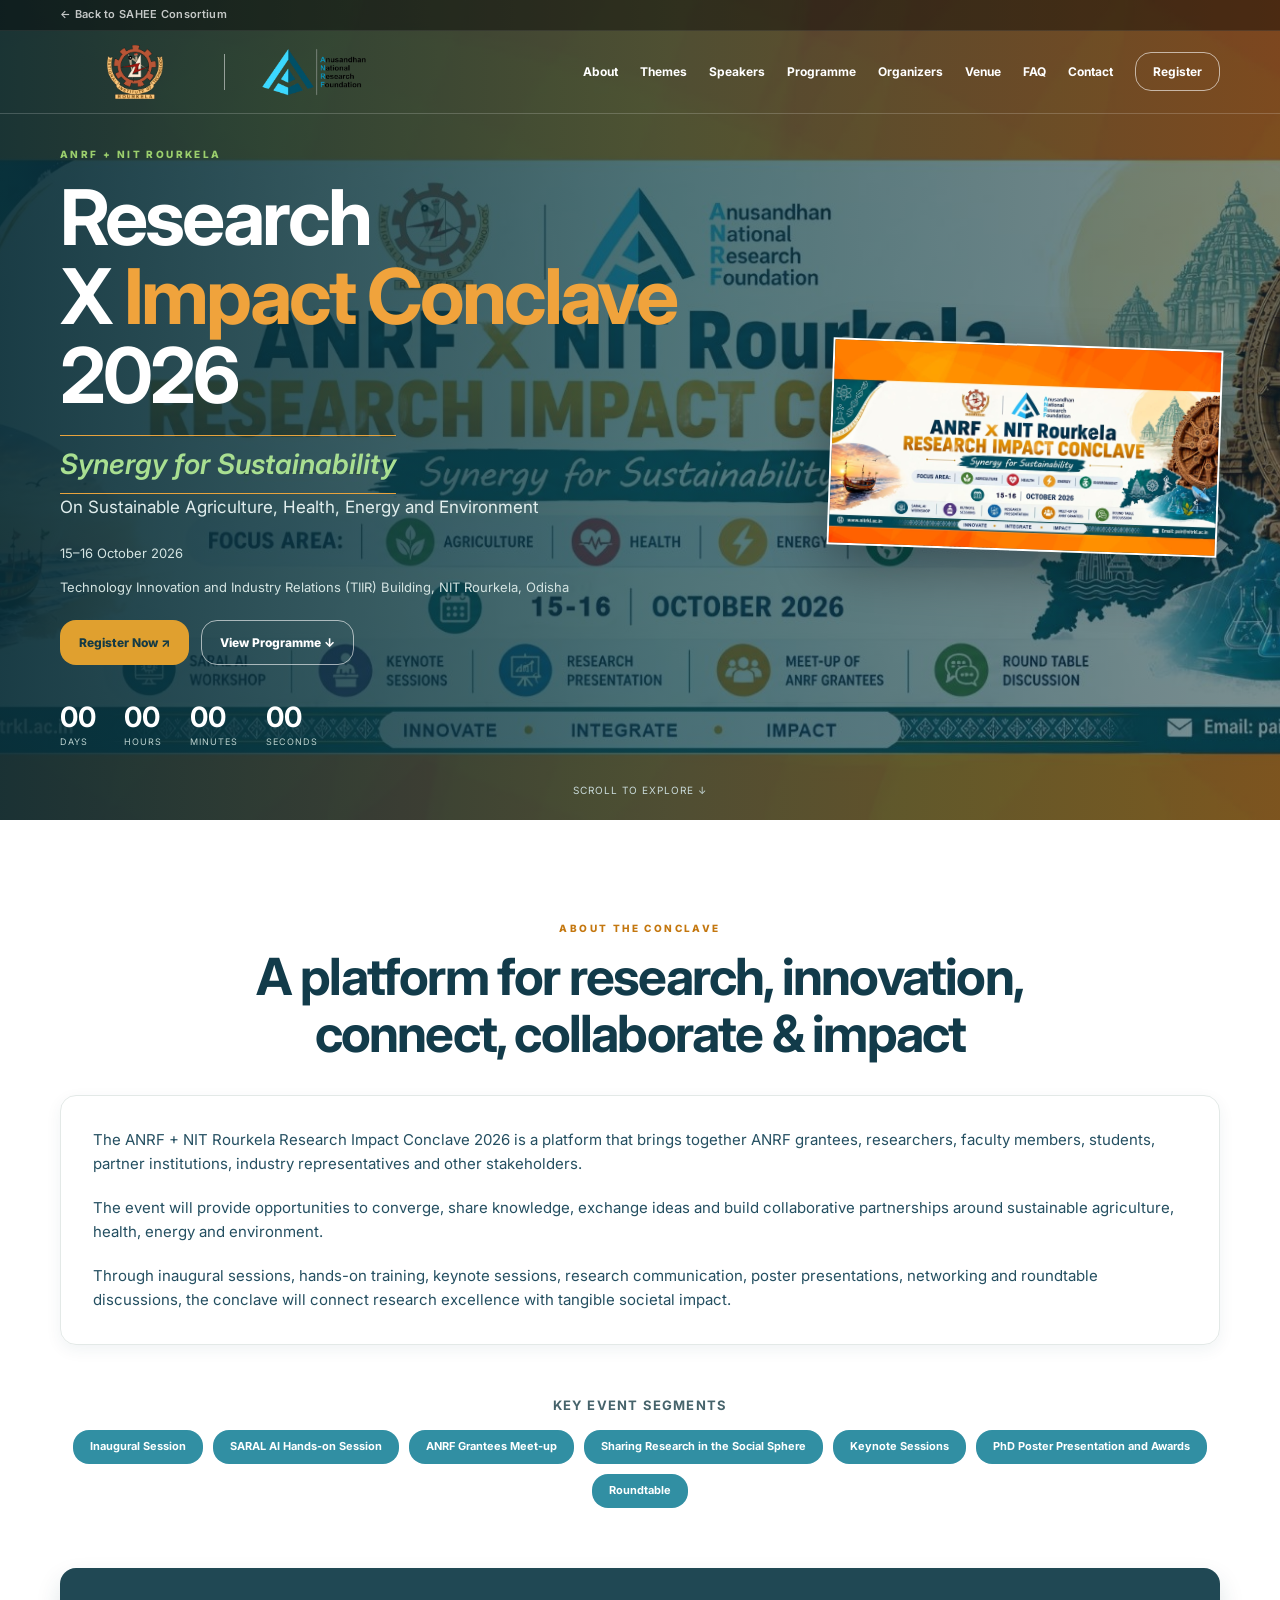
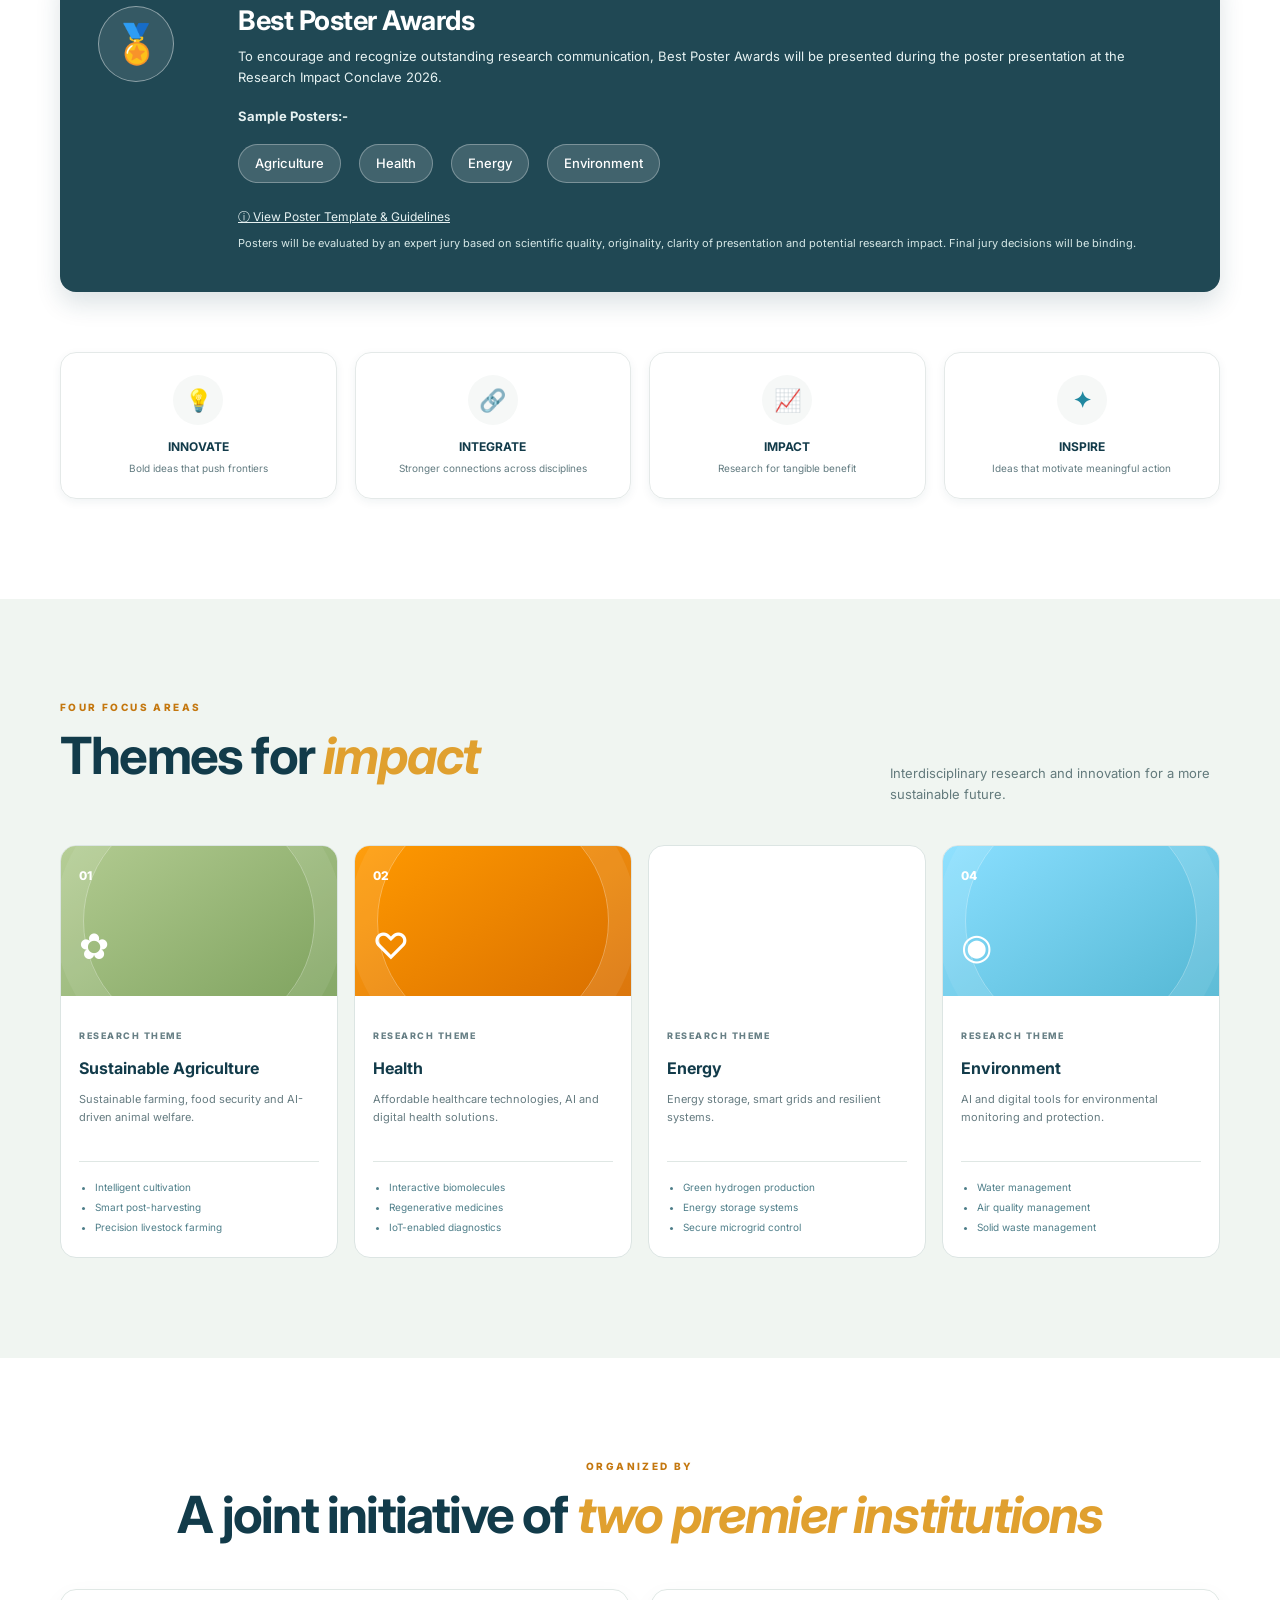
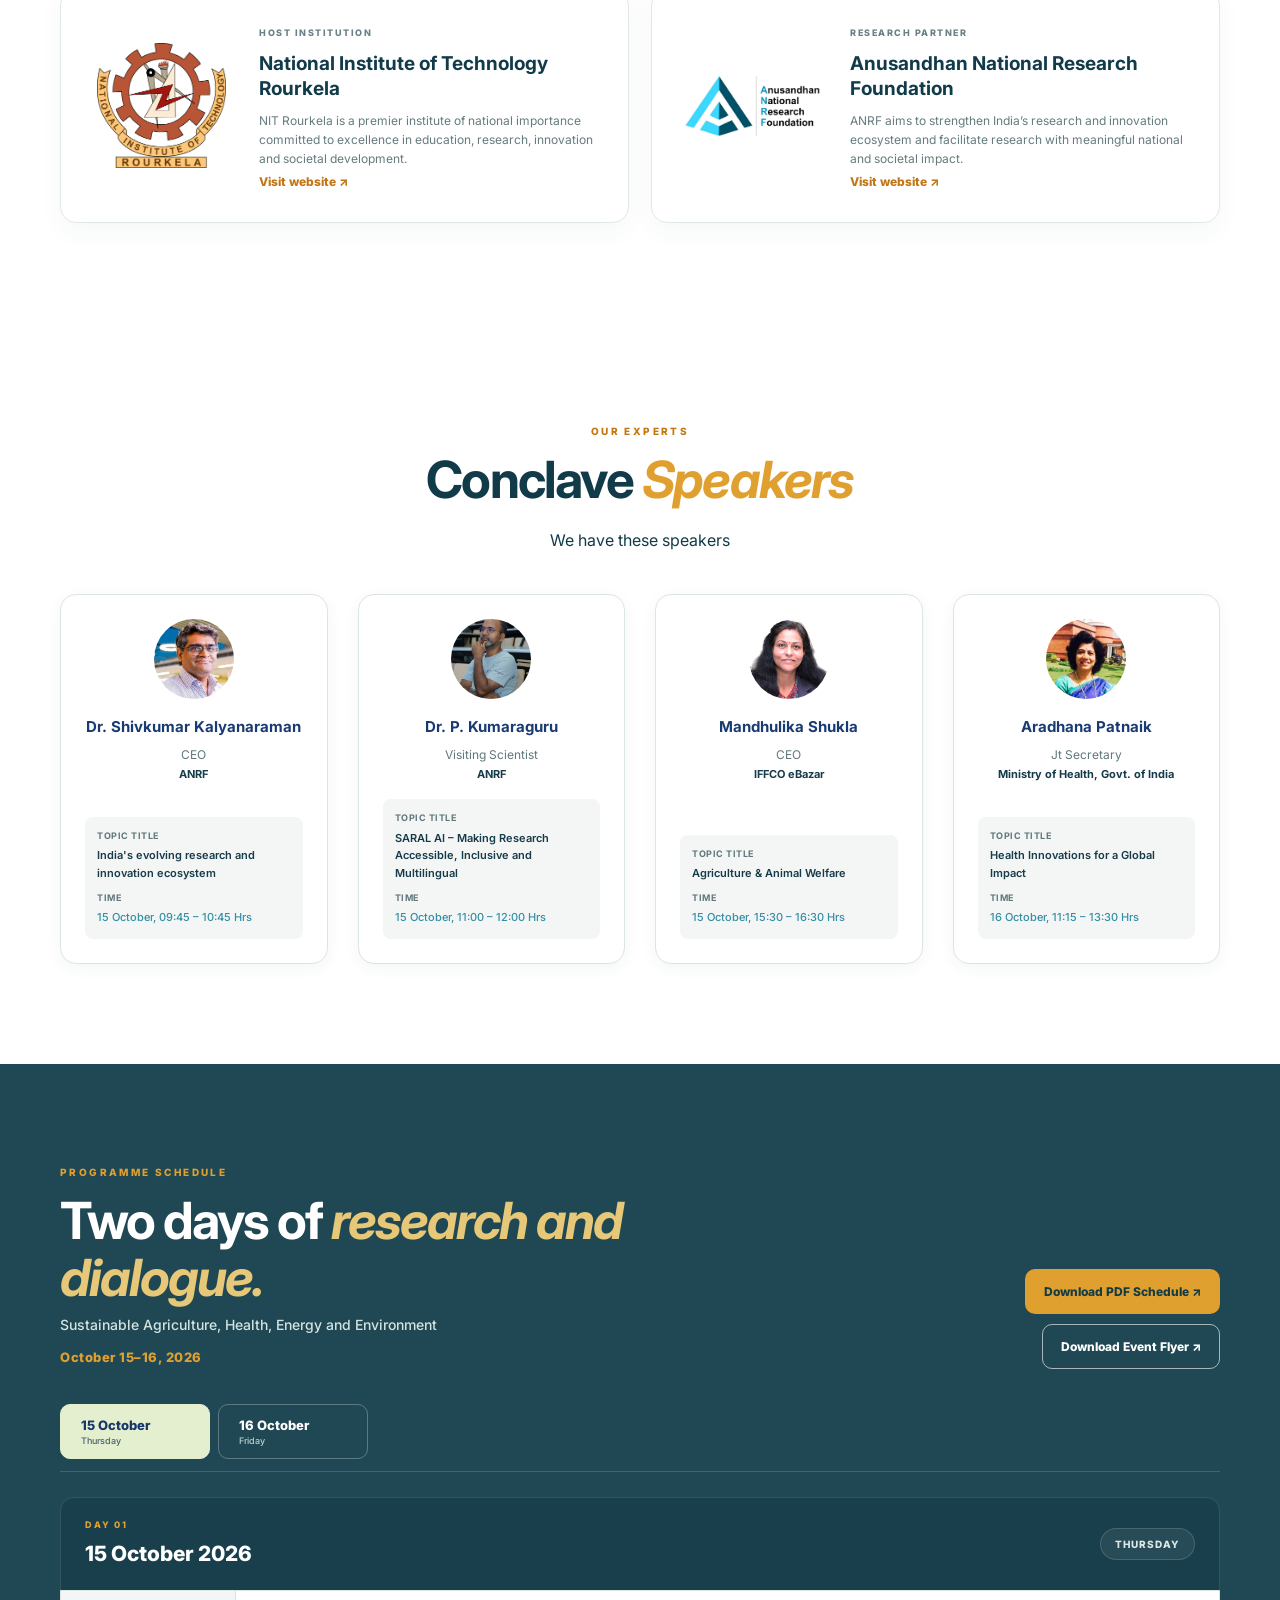
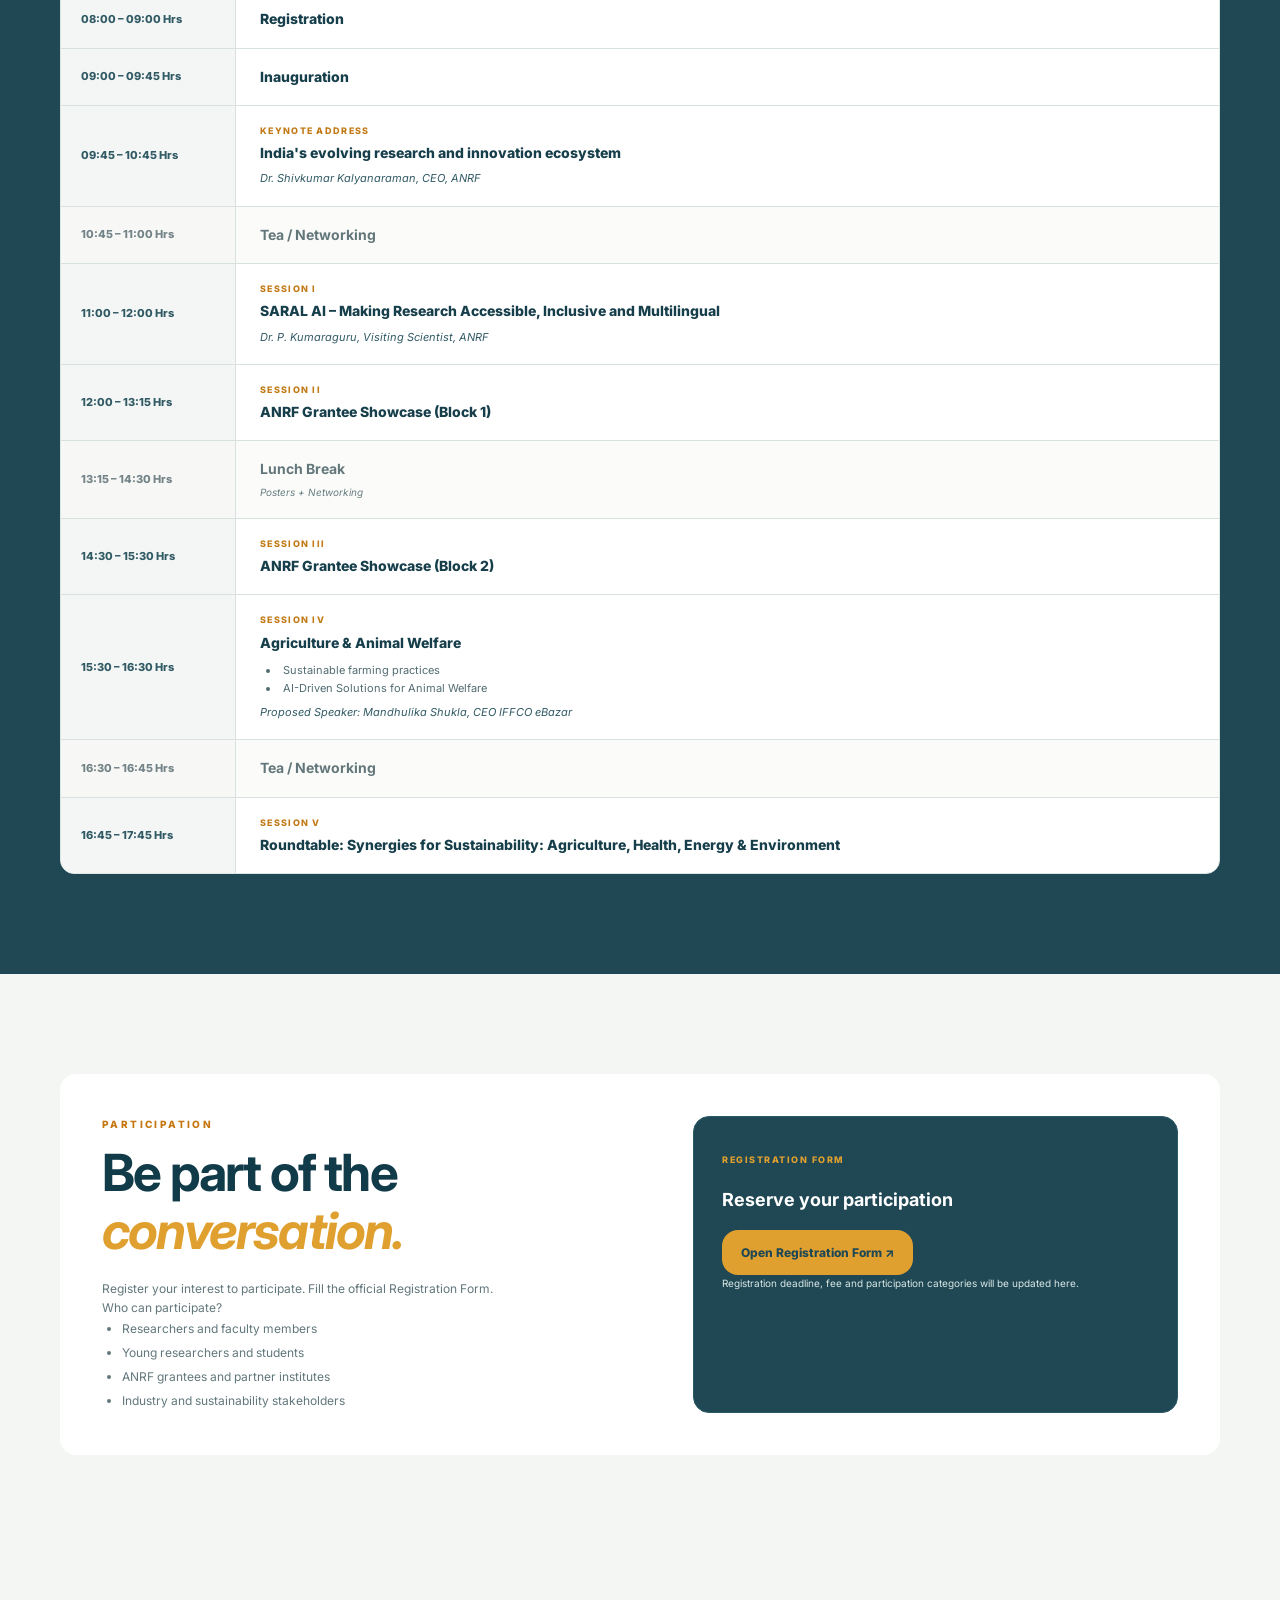
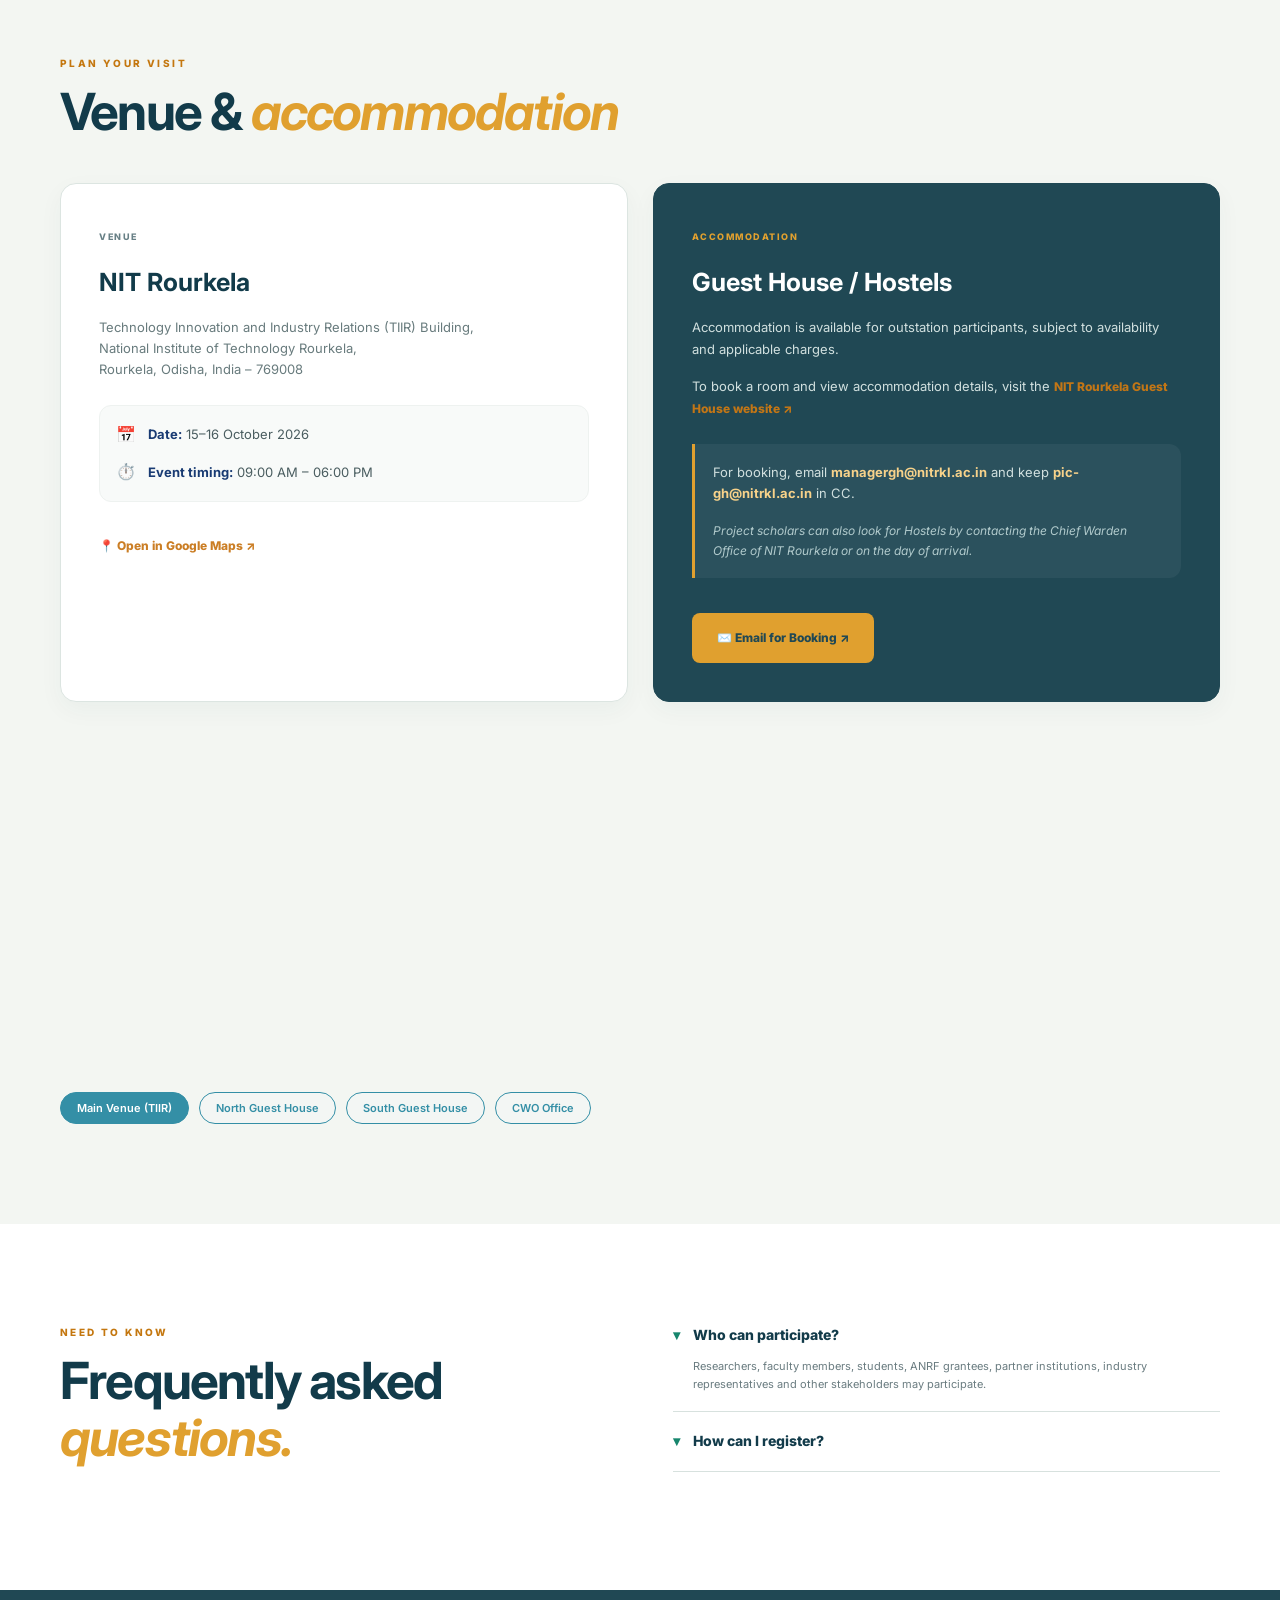
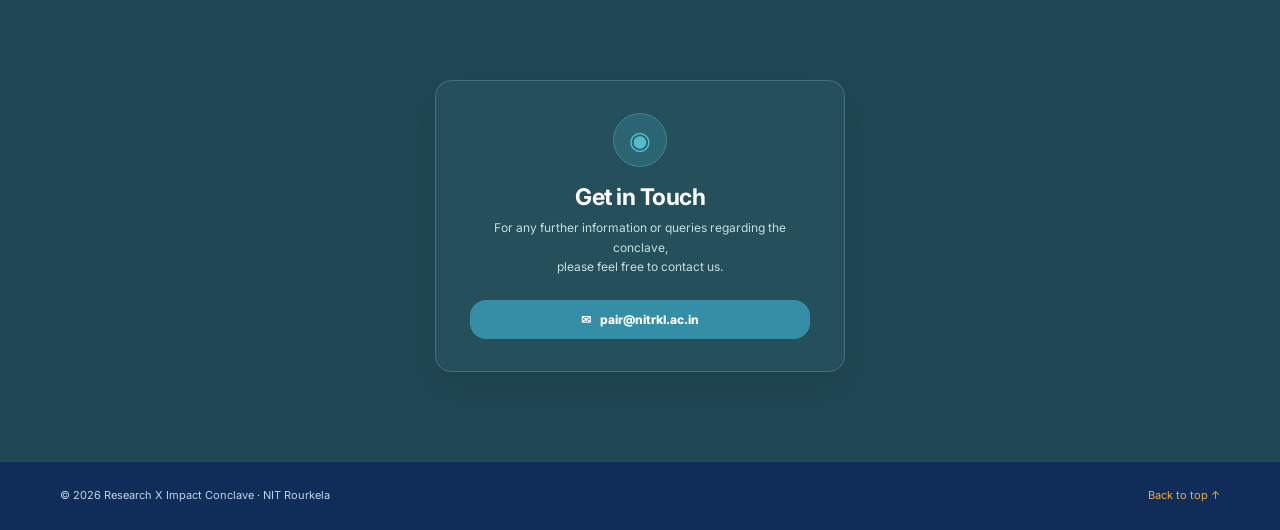
==== anrf_nit_conclave_2026_final/index.html @ 4794f8af "conclave-site" ====
<!doctype html>
<html lang="en">

<head>
    <meta charset="utf-8">
    <meta name="viewport" content="width=device-width, initial-scale=1">

    <meta
        name="description"
        content="ANRF + NIT Rourkela Research X Impact Conclave 2026 - Synergy for Sustainability"
    >

    <title>Research X Impact Conclave 2026 | NIT Rourkela</title>

    <link rel="preconnect" href="https://fonts.googleapis.com">
    <link
        rel="preconnect"
        href="https://fonts.gstatic.com"
        crossorigin
    >

    <link
        href="https://fonts.googleapis.com/css2?family=Inter:wght@400;500;600;700;800&display=swap"
        rel="stylesheet"
    >

    <link rel="preload" as="video" href="assets/hero.mp4" type="video/mp4">
    <link rel="stylesheet" href="style.css">
</head>

<body>

    <!-- ==================== HEADER ==================== -->
    <header class="header">
        <div class="top-return-bar">
            <div class="container">
                <a href="../index.html">← Back to SAHEE Consortium</a>
            </div>
        </div>

        <div class="container nav-wrap">

            <div class="logos">
                <a
                    href="https://www.nitrkl.ac.in/"
                    target="_blank"
                    rel="noopener noreferrer"
                    aria-label="Visit NIT Rourkela website"
                >
                    <img
                        src="assets/nitrkl-logo.png"
                        alt="NIT Rourkela logo"
                    >
                </a>

                <span></span>

                <a
                    href="https://www.anrfonline.in/"
                    target="_blank"
                    rel="noopener noreferrer"
                    aria-label="Visit ANRF website"
                >
                    <img
                        src="assets/anrf-logo.png"
                        alt="ANRF logo"
                    >
                </a>
            </div>

            <button
                class="menu-toggle"
                aria-label="Open menu"
            >
                ☰
            </button>
            <nav class="nav">
                
                <a href="#about">About</a>
                <a href="#themes">Themes</a>
                <a href="#speakers">Speakers</a>
                <a href="#programme">Programme</a>
                <a href="#organizers">Organizers</a>
                <a href="#venue">Venue</a>
                <a href="#faq">FAQ</a>
                <a href="#contact">Contact</a>
                <a class="nav-button" href="#register">Register</a>
            </nav>

        </div>
    </header>


    <!-- ==================== MAIN CONTENT ==================== -->
    <main>

        <!-- ==================== HERO SECTION ==================== -->
        <section class="hero" id="home">

            <video
                autoplay
                preload="auto"
                muted
                loop
                playsinline
                poster="assets/event-poster1.jpeg"
            >
                <source src="assets/hero.mp4" type="video/mp4">
            </video>

            <div class="hero-shade"></div>

            <div class="container hero-grid">

                <div class="hero-content">

                    <div class="eyebrow">
                        ANRF + NIT ROURKELA
                    </div>

                    <h1>
                        Research
                        <br>
                         <strong>X</strong> 
                        <b>Impact Conclave</b>
                        <br>
                        2026
                    </h1>

                    <div class="script-title">
                        Synergy for Sustainability
                    </div>

                    <p class="hero-subtitle">
                        On Sustainable Agriculture, Health, Energy and Environment
                    </p>

                    <div class="hero-info">
                        <span>15–16 October 2026</span>
                        <span>Technology Innovation and Industry Relations (TIIR) Building, NIT Rourkela, Odisha</span>
                    </div>

                    <div class="actions">
                        <a class="button gold" href="#register">
                            Register Now ↗
                        </a>

                        <a class="button outline" href="#programme">
                            View Programme ↓
                        </a>
                    </div>

                    <div class="countdown">

                        <div>
                            <strong id="days">00</strong>
                            <small>Days</small>
                        </div>

                        <div>
                            <strong id="hours">00</strong>
                            <small>Hours</small>
                        </div>

                        <div>
                            <strong id="minutes">00</strong>
                            <small>Minutes</small>
                        </div>

                        <div>
                            <strong id="seconds">00</strong>
                            <small>Seconds</small>
                        </div>

                    </div>

                </div>


                <div class="poster-wrap">
                    <img
                        src="assets/event-poster1.jpeg"
                        alt="Research Impact Conclave 2026 poster"
                    >
                </div>

            </div>

            <div class="scroll">
                Scroll to explore ↓
            </div>

        </section>


        <!-- ==================== ABOUT SECTION ==================== -->
        <section class="section about" id="about">

            <div class="container narrow center">

                <div class="eyebrow dark">
                    ABOUT THE CONCLAVE
                </div>

                <h2>
                    A platform for research, innovation, connect, collaborate &amp; impact
                </h2>

            </div>


            <div class="container about-box">

                <p>
                    The ANRF + NIT Rourkela Research Impact Conclave 2026 is a
                    platform that brings together ANRF grantees, researchers,
                    faculty members, students, partner institutions, industry
                    representatives and other stakeholders.
                </p>

                <p>
                    The event will provide opportunities to converge, share
                    knowledge, exchange ideas and build collaborative partnerships
                    around sustainable agriculture, health, energy and environment.
                </p>

                <p>
                    Through inaugural sessions, hands-on training, keynote sessions,
                    research communication, poster presentations, networking and
                    roundtable discussions, the conclave will connect research
                    excellence with tangible societal impact.
                </p>

            </div>


            <div class="container segments">

                <h3>
                    KEY EVENT SEGMENTS
                </h3>

                <div class="pills">
                    <span>Inaugural Session</span>
                    <span>SARAL AI Hands-on Session</span>
                    <span>ANRF Grantees Meet-up</span>
                    <span>Sharing Research in the Social Sphere</span>
                    <span>Keynote Sessions</span>
                    <span>PhD Poster Presentation and Awards</span>
                    <span>Roundtable</span>
                </div>

            </div>


            <!-- BEST POSTER AWARDS -->
            <div class="container awards">

                <div class="award-icon">
                    🏅
                </div>

                <div>

                    <h2>
                        Best Poster Awards
                    </h2>

                    <p>
                        To encourage and recognize outstanding research
                        communication, Best Poster Awards will be presented
                        during the poster presentation at the Research Impact
                        Conclave 2026.
                    </p>

                    <p><strong>Sample Posters:-</strong></p>
                    <div class="award-actions">
                        <a href="assets/ANRF_Agriculture.pdf" target="_blank"><p><u>Agriculture</u></p></a>
                        <a href="assets/ANRF_Health.pdf" target="_blank"><p><u>Health</u></p></a>
                        <a href="assets/ANRF_Energy.pdf" target="_blank"><p><u>Energy</u></p></a>
                        <a href="assets/ANRF_Environment.pdf" target="_blank"><p><u>Environment</u></p></a>
                    </div>
                    <a
                            class="guideline"
                            href="assets/PosterTemplateandGuidelines.pdf"
                            target="_blank"
                        >
                            ⓘ View Poster Template & Guidelines
                    </a>

                    <br>

                    <small>
                        Posters will be evaluated by an expert jury based on
                        scientific quality, originality, clarity of presentation
                        and potential research impact. Final jury decisions will
                        be binding.
                    </small>

                </div>

            </div>

        


            <div class="container values">

                <article>
                    <b>💡</b>
                    <h3>INNOVATE</h3>
                    <p>Bold ideas that push frontiers</p>
                </article>

                <article>
                    <b>🔗</b>
                    <h3>INTEGRATE</h3>
                    <p>Stronger connections across disciplines</p>
                </article>

                <article>
                    <b>📈</b>
                    <h3>IMPACT</h3>
                    <p>Research for tangible benefit</p>
                </article>

                <article>
                    <b>✦</b>
                    <h3>INSPIRE</h3>
                    <p>Ideas that motivate meaningful action</p>
                </article>

            </div>


            </section>


        <!-- ==================== THEMES SECTION ==================== -->
        <section class="section themes" id="themes">

            <div class="container">

                <div class="section-top">

                    <div>

                        <div class="eyebrow dark">
                            FOUR FOCUS AREAS
                        </div>

                        <h2>
                            Themes for <em>impact</em>
                        </h2>

                    </div>

                    <p>
                        Interdisciplinary research and innovation for a more sustainable future.
                    </p>

                </div>


                <div class="theme-grid">

                    <!-- Agriculture -->
                    <article class="theme-card agriculture">

                        <div class="theme-top">
                            <span>01</span>
                            <b>✿</b>
                        </div>

                        <div>

                            <label>RESEARCH THEME</label>

                            <h3>
                                Sustainable Agriculture
                            </h3>

                            <p>
                                Sustainable farming, food security and AI-driven
                                animal welfare.
                            </p>

                            <hr>

                            <ul>
                                <li>Intelligent cultivation</li>
                                <li>Smart post-harvesting</li>
                                <li>Precision livestock farming</li>
                            </ul>

                        </div>

                    </article>


                    <!-- Health -->
                    <article class="theme-card health">

                        <div class="theme-top">
                            <span>02</span>
                            <b>♡</b>
                        </div>

                        <div>

                            <label>RESEARCH THEME</label>

                            <h3>
                                Health
                            </h3>

                            <p>
                                Affordable healthcare technologies, AI and
                                digital health solutions.
                            </p>

                            <hr>

                            <ul>
                                <li>Interactive biomolecules</li>
                                <li>Regenerative medicines</li>
                                <li>IoT-enabled diagnostics</li>
                            </ul>

                        </div>

                    </article>


                    <!-- Energy -->
                    <article class="theme-card energy">

                        <div class="theme-top">
                            <span>03</span>
                            <b>ϟ</b>
                        </div>

                        <div>

                            <label>RESEARCH THEME</label>

                            <h3>
                                Energy
                            </h3>

                            <p>
                                Energy storage, smart grids and resilient systems.
                            </p>

                            <hr>

                            <ul>
                                <li>Green hydrogen production</li>
                                <li>Energy storage systems</li>
                                <li>Secure microgrid control</li>
                            </ul>

                        </div>

                    </article>


                    <!-- Environment -->
                    <article class="theme-card environment">

                        <div class="theme-top">
                            <span>04</span>
                            <b>◉</b>
                        </div>

                        <div>

                            <label>RESEARCH THEME</label>

                            <h3>
                                Environment
                            </h3>

                            <p>
                                AI and digital tools for environmental monitoring
                                and protection.
                            </p>

                            <hr>

                            <ul>
                                <li>Water management</li>
                                <li>Air quality management</li>
                                <li>Solid waste management</li>
                            </ul>

                        </div>

                    </article>

                </div>

            </div>

        </section>


        <!-- ==================== ORGANIZERS SECTION ==================== -->
        <section class="section organizers" id="organizers">

            <div class="container center">

                <div class="eyebrow dark">
                    ORGANIZED BY
                </div>

                <h2>
                    A joint initiative of <em>two premier institutions</em>
                </h2>

            </div>


            <div class="container org-grid">

                <!-- NIT Rourkela -->
                <article>

                    <div class="org-logo">
                        <img
                            src="assets/nitrkl-logo.png"
                            alt="NIT Rourkela"
                        >
                    </div>

                    <div>

                        <label>HOST INSTITUTION</label>

                        <h3>
                            National Institute of Technology Rourkela
                        </h3>

                        <p>
                            NIT Rourkela is a premier institute of national
                            importance committed to excellence in education,
                            research, innovation and societal development.
                        </p>

                        <a
                            href="https://www.nitrkl.ac.in/"
                            target="_blank"
                        >
                            Visit website ↗
                        </a>

                    </div>

                </article>


                <!-- ANRF -->
                <article>

                    <div class="org-logo">
                        <img
                            src="assets/anrf-logo.png"
                            alt="ANRF"
                        >
                    </div>

                    <div>

                        <label>RESEARCH PARTNER</label>

                        <h3>
                            Anusandhan National Research Foundation
                        </h3>

                        <p>
                            ANRF aims to strengthen India’s research and
                            innovation ecosystem and facilitate research with
                            meaningful national and societal impact.
                        </p>

                        <a
                            href="https://www.anrfonline.in/"
                            target="_blank"
                        >
                            Visit website ↗
                        </a>

                    </div>

                </article>

            </div>

        </section>



        <!-- ==================== SPEAKERS SECTION ==================== -->
        <section class="section speakers" id="speakers">
            <div class="container center">
                <div class="eyebrow dark">OUR EXPERTS</div>
                <h2>Conclave <em>Speakers</em></h2>
                <p>We have these speakers</p>
            </div>
            
            <div class="container speaker-grid">
                
                <article class="speaker-card">
                    <img src="assets/DrShivKumarKalyanaraman.jpeg" alt="Dr. Shivkumar Kalyanaraman" class="avatar">
                    <h3>Dr. Shivkumar Kalyanaraman</h3>
                    <div class="designation">CEO</div>
                    <div class="organization">ANRF</div>
                    <div class="topic-info">
                        <strong>Topic Title</strong>
                        <div class="topic-title">India's evolving research and innovation ecosystem</div>
                        <strong>Time</strong>
                        <div class="time">15 October, 09:45 – 10:45 Hrs</div>
                    </div>
                </article>

                <article class="speaker-card">
                    <img src="assets/DrPKumaraguru.jpg" alt="Dr. P. Kumaraguru" class="avatar">
                    <h3>Dr. P. Kumaraguru</h3>
                    <div class="designation">Visiting Scientist</div>
                    <div class="organization">ANRF</div>
                    <div class="topic-info">
                        <strong>Topic Title</strong>
                        <div class="topic-title">SARAL AI – Making Research Accessible, Inclusive and Multilingual</div>
                        <strong>Time</strong>
                        <div class="time">15 October, 11:00 – 12:00 Hrs</div>
                    </div>
                </article>

                <article class="speaker-card">
                    <img src="assets/MandhulikaShukla.jpg" alt="Mandhulika Shukla" class="avatar">
                    <h3>Mandhulika Shukla</h3>
                    <div class="designation">CEO</div>
                    <div class="organization">IFFCO eBazar</div>
                    <div class="topic-info">
                        <strong>Topic Title</strong>
                        <div class="topic-title">Agriculture &amp; Animal Welfare</div>
                        <strong>Time</strong>
                        <div class="time">15 October, 15:30 – 16:30 Hrs</div>
                    </div>
                </article>

                <article class="speaker-card">
                    <img src="assets/aradhana.jpg" alt="Aradhana Patnaik" class="avatar">
                    <h3>Aradhana Patnaik</h3>
                    <div class="designation">Jt Secretary</div>
                    <div class="organization">Ministry of Health, Govt. of India</div>
                    <div class="topic-info">
                        <strong>Topic Title</strong>
                        <div class="topic-title">Health Innovations for a Global Impact</div>
                        <strong>Time</strong>
                        <div class="time">16 October, 11:15 – 13:30 Hrs</div>
                    </div>
                </article>

            </div>
        </section>

        <!-- ==================== PROGRAMME SECTION ==================== -->
<section class="programme" id="programme">

    <div class="container">

        <!-- Programme Header -->
        <div class="programme-header">

            <div>
                <div class="eyebrow">
                    PROGRAMME SCHEDULE
                </div>

                <h2>
                    Two days of <em>research and dialogue.</em>
                </h2>

                <p class="programme-subtitle">
                    Sustainable Agriculture, Health, Energy and Environment
                </p>

                <div class="programme-date">
                    October 15–16, 2026
                </div>
            </div>

            <!-- Download Buttons -->
            <div class="download-buttons">

                <a
                    href="assets/programme.pdf"
                    target="_blank"
                    rel="noopener noreferrer"
                    class="button gold"
                >
                    Download PDF Schedule ↗
                </a>

                <a
                    href="assets/event-flyer.pdf"
                    target="_blank"
                    rel="noopener noreferrer"
                    class="button outline"
                >
                    Download Event Flyer ↗
                </a>

            </div>

        </div>


        <!-- ==================== DAY TABS ==================== -->
        <div class="programme-tabs">

            <button
                class="programme-tab active"
                data-day="day1"
                type="button"
            >
                <span>15 October</span>
                <small>Thursday</small>
            </button>

            <button
                class="programme-tab"
                data-day="day2"
                type="button"
            >
                <span>16 October</span>
                <small>Friday</small>
            </button>

        </div>


        <!-- ==================== DAY 1 ==================== -->
        <div class="programme-day active" id="day1">

            <div class="day-heading">
                <div>
                    <span class="day-number">DAY 01</span>
                    <h3>15 October 2026</h3>
                </div>

                <span class="day-weekday">
                    Thursday
                </span>
            </div>


            <div class="schedule-table">

                <!-- Registration -->
                <div class="schedule-row">

                    <div class="schedule-time">
                        08:00 – 09:00 Hrs
                    </div>

                    <div class="schedule-content">
                        <h4>
                            Registration
                        </h4>
                    </div>

                </div>


                <!-- Inauguration -->
                <div class="schedule-row">

                    <div class="schedule-time">
                        09:00 – 09:45 Hrs
                    </div>

                    <div class="schedule-content">
                        <h4>
                            Inauguration
                        </h4>
                    </div>

                </div>


                <!-- Keynote Address -->
                <div class="schedule-row">

                    <div class="schedule-time">
                        09:45 – 10:45 Hrs
                    </div>

                    <div class="schedule-content">

                        <span class="session-label">
                            KEYNOTE ADDRESS
                        </span>

                        <h4>
                            India's evolving research and innovation ecosystem
                        </h4>

                        <p class="speaker">
                            <em>
                                Dr. Shivkumar Kalyanaraman, CEO, ANRF
                            </em>
                        </p>

                    </div>

                </div>


                <!-- Tea -->
                <div class="schedule-row break-row">

                    <div class="schedule-time">
                        10:45 – 11:00 Hrs
                    </div>

                    <div class="schedule-content">
                        <h4>
                            Tea / Networking
                        </h4>
                    </div>

                </div>


                <!-- Session I -->
                <div class="schedule-row">

                    <div class="schedule-time">
                        11:00 – 12:00 Hrs
                    </div>

                    <div class="schedule-content">

                        <span class="session-label">
                            SESSION I
                        </span>

                        <h4>
                            SARAL AI – Making Research Accessible,
                            Inclusive and Multilingual
                        </h4>

                        <p class="speaker">
                            <em>
                                Dr. P. Kumaraguru, Visiting Scientist, ANRF
                            </em>
                        </p>

                    </div>

                </div>


                <!-- Session II Block 1 -->
                <div class="schedule-row">

                    <div class="schedule-time">
                        12:00 – 13:15 Hrs
                    </div>

                    <div class="schedule-content">

                        <span class="session-label">
                            SESSION II
                        </span>

                        <h4>
                            ANRF Grantee Showcase (Block 1)
                        </h4>

                    </div>

                </div>


                <!-- Lunch -->
                <div class="schedule-row break-row">

                    <div class="schedule-time">
                        13:15 – 14:30 Hrs
                    </div>

                    <div class="schedule-content">

                        <h4>
                            Lunch Break
                        </h4>

                        <span class="schedule-note">
                            Posters + Networking
                        </span>

                    </div>

                </div>


                <!-- Session II Block 2 -->
                <div class="schedule-row">

                    <div class="schedule-time">
                        14:30 – 15:30 Hrs
                    </div>

                    <div class="schedule-content">

                        <span class="session-label">
                            SESSION III
                        </span>

                        <h4>
                            ANRF Grantee Showcase (Block 2)
                        </h4>

                    </div>

                </div>


                <!-- Agriculture & Animal Welfare -->
                <div class="schedule-row">

                    <div class="schedule-time">
                        15:30 – 16:30 Hrs
                    </div>

                    <div class="schedule-content">

                        <span class="session-label">
                            SESSION IV
                        </span>

                        <h4>
                            Agriculture &amp; Animal Welfare
                        </h4>

                        <ul>
                            <li>
                                Sustainable farming practices
                            </li>

                            <li>
                                AI-Driven Solutions for Animal Welfare
                            </li>
                        </ul>

                        <p class="speaker">
                            <em>
                                Proposed Speaker: Mandhulika Shukla,
                                CEO IFFCO eBazar
                            </em>
                        </p>

                    </div>

                </div>


                <!-- Tea -->
                <div class="schedule-row break-row">

                    <div class="schedule-time">
                        16:30 – 16:45 Hrs
                    </div>

                    <div class="schedule-content">

                        <h4>
                            Tea / Networking
                        </h4>

                    </div>

                </div>


                <!-- Roundtable -->
                <div class="schedule-row">

                    <div class="schedule-time">
                        16:45 – 17:45 Hrs
                    </div>

                    <div class="schedule-content">

                        <span class="session-label">
                            SESSION V
                        </span>

                        <h4>
                            Roundtable: Synergies for Sustainability:
                            Agriculture, Health, Energy &amp; Environment
                        </h4>

                    </div>

                </div>

            </div>

        </div>


        <!-- ==================== DAY 2 ==================== -->
        <div class="programme-day" id="day2">

            <div class="day-heading">

                <div>
                    <span class="day-number">DAY 02</span>

                    <h3>
                        16 October 2026
                    </h3>
                </div>

                <span class="day-weekday">
                    Friday
                </span>

            </div>


            <div class="schedule-table">

                <!-- Session V -->
                <div class="schedule-row">

                    <div class="schedule-time">
                        09:00 – 09:45 Hrs
                    </div>

                    <div class="schedule-content">

                        <span class="session-label">
                            SESSION VI
                        </span>

                        <h4>
                            ANRF Grantee Showcase (Block 3)
                        </h4>

                    </div>

                </div>


                <!-- Session VI -->
                <div class="schedule-row">

                    <div class="schedule-time">
                        09:45 – 11:00 Hrs
                    </div>

                    <div class="schedule-content">

                        <span class="session-label">
                            SESSION VII
                        </span>

                        <h4>
                            Sustainable Energy and Environmental Technology
                        </h4>

                        <ul>

                            <li>
                                Innovations in energy storage and smart grids
                            </li>

                            <li>
                                AI and Digital Tools for Environmental Monitoring
                            </li>

                        </ul>

                        <p class="speaker">
                            <em>
                                Proposed Speakers: Prof. Sagar Mitra,
                                Energy Science and Engineering,
                                IIT Bombay
                            </em>
                        </p>

                    </div>

                </div>


                <!-- Tea -->
                <div class="schedule-row break-row">

                    <div class="schedule-time">
                        11:00 – 11:15 Hrs
                    </div>

                    <div class="schedule-content">

                        <h4>
                            Tea Break / Networking
                        </h4>

                    </div>

                </div>


                <!-- Session VII -->
                <div class="schedule-row">

                    <div class="schedule-time">
                        11:15 – 13:30 Hrs
                    </div>

                    <div class="schedule-content">

                        <span class="session-label">
                            SESSION VIII
                        </span>

                        <h4>
                            Health Innovations for a Global Impact
                        </h4>

                        <ul>

                            <li>
                                Affordable Healthcare Technologies and Innovations
                            </li>

                            <li>
                                AI and Digital Health for Accessible and Sustainable Healthcare
                            </li>

                        </ul>

                        <p class="speaker">
                            <em>
                                Proposed Speaker: Aradhana Patnaik,
                                Jt Secretary, Ministry of Health,
                                Govt. of India
                            </em>
                        </p>

                    </div>

                </div>


                <!-- Lunch -->
                <div class="schedule-row break-row">

                    <div class="schedule-time">
                        13:30 – 14:30 Hrs
                    </div>

                    <div class="schedule-content">

                        <h4>
                            Lunch / Networking
                        </h4>

                    </div>

                </div>


                <!-- Session VIII -->
                <div class="schedule-row">

                    <div class="schedule-time">
                        14:30 – 16:00 Hrs
                    </div>

                    <div class="schedule-content">

                        <span class="session-label">
                            SESSION IX
                        </span>

                        <h4>
                            Poster Presentation by Young Researchers
                        </h4>

                        <p class="schedule-note">
                            (Best Poster Award)
                        </p>

                        <h4 class="secondary-title">
                            Review of the progress of the ANRF-PAIR Projects
                        </h4>

                    </div>

                </div>


                <!-- Closing -->
                <div class="schedule-row closing-row">

                    <div class="schedule-time">
                        16:15 – 17:00 Hrs
                    </div>

                    <div class="schedule-content">

                        <span class="session-label">
                            CLOSING
                        </span>

                        <h4>
                            Closing Ceremony
                        </h4>

                    </div>

                </div>

            </div>

        </div>

    </div>

</section>


        <!-- ==================== REGISTRATION SECTION ==================== -->
        <section class="section register" id="register">

            <div class="container register-box">

                <div>

                    <div class="eyebrow dark">
                        PARTICIPATION
                    </div>

                    <h2>
                        Be part of the
                        <br>
                        <em>conversation.</em>
                    </h2>

                    <p>
                        Register your interest to participate. Fill the official
                        Registration Form.
                    </p>

                    <p>
                        Who can participate?
                    </p>

                    <ul>
                        <li>Researchers and faculty members</li>
                        <li>Young researchers and students</li>
                        <li>ANRF grantees and partner institutes</li>
                        <li>Industry and sustainability stakeholders</li>
                    </ul>

                </div>


                <div class="form-demo">

                    <label>
                        REGISTRATION FORM
                    </label>

                    <h3>
                        Reserve your participation
                    </h3>

                    <a
                        class="button teal"
                        href="https://docs.google.com/forms/d/e/1FAIpQLSdTdTOCqjuNLW4vcIlhEyKBng2wRQ9sd8n6uaFzy8hhHINx3w/viewform?usp=publish-editor"
                        target="_blank"
                    >
                        Open Registration Form ↗
                    </a>
                    <br>

                    <p class="fine">
                        Registration deadline, fee and participation categories
                        will be updated here.
                    </p>

                </div>

            </div>

        </section>


        <!-- ==================== VENUE SECTION ==================== -->
        <section class="section venue" id="venue">

            <div class="container">

                <div class="eyebrow dark">
                    PLAN YOUR VISIT
                </div>

                <h2>
                    Venue &amp; <em>accommodation</em>
                </h2>


                <div class="venue-grid">

                    <!-- Venue -->
                    <article>

                        <label>VENUE</label>

                        <h3>
                            NIT Rourkela
                        </h3>

                        <div class="venue-address">
                            <p>Technology Innovation and Industry Relations (TIIR) Building,<br>
                            National Institute of Technology Rourkela,<br>
                            Rourkela, Odisha, India – 769008</p>
                        </div>
                        
                        <div class="event-details">
                            <div class="detail-item">
                                <span class="detail-icon">📅</span>
                                <div>
                                    <strong>Date:</strong> 15–16 October 2026
                                </div>
                            </div>
                            <div class="detail-item">
                                <span class="detail-icon">⏱️</span>
                                <div>
                                    <strong>Event timing:</strong> 09:00 AM – 06:00 PM
                                </div>
                            </div>
                        </div>

                        <a
                            class="map-link"
                            href="https://www.google.com/maps/search/?api=1&query=National+Institute+of+Technology+Rourkela"
                            target="_blank"
                        >
                            📍 Open in Google Maps ↗
                        </a>

                    </article>


                    <!-- Accommodation -->
                    <article class="accommodation">

                        <label>
                            ACCOMMODATION
                        </label>

                        <h3>
                            Guest House / Hostels
                        </h3>

                        <p>
                            Accommodation is available for outstation
                            participants, subject to availability and
                            applicable charges.
                        </p>

                        <p>
                            To book a room and view accommodation details,
                            visit the
                            <a
                                href="https://guesthouse.nitrkl.ac.in/"
                                target="_blank"
                                rel="noopener"
                            >
                                NIT Rourkela Guest House website ↗
                            </a>
                        </p>

                        <div class="booking-info">
                            <p>For booking, email <strong>managergh@nitrkl.ac.in</strong> and keep <strong>pic-gh@nitrkl.ac.in</strong> in CC.</p>
                            <p class="hostel-note">Project scholars can also look for Hostels by contacting the Chief Warden Office of NIT Rourkela or on the day of arrival.</p>
                        </div>

                        <a
                            class="button gold booking-btn"
                            href="mailto:managergh@nitrkl.ac.in?cc=pic-gh@nitrkl.ac.in&subject=Accommodation%20Request%20-%20Research%20Impact%20Conclave%202026"
                        >
                            ✉️ Email for Booking ↗
                        </a>

                    </article>

                </div>


                <div class="map">
                    <iframe
                        id="venue-map-iframe"
                        title="NIT Rourkela map"
                        src="https://www.google.com/maps?q=Technology%20Innovation%20and%20Industry%20Relations%20Building,%20NIT%20Rourkela&output=embed"
                        loading="lazy"
                    >
                    </iframe>
                </div>
                
                <div class="map-locations">
                    <button class="map-btn active" data-q="Technology Innovation and Industry Relations Building, NIT Rourkela">Main Venue (TIIR)</button>
                    <button class="map-btn" data-q="North Guest House NIT Rourkela">North Guest House</button>
                    <button class="map-btn" data-q="South Guest House NIT Rourkela">South Guest House</button>
                    <button class="map-btn" data-q="Chief Warden Office NIT Rourkela">CWO Office</button>
                </div>

            </div>

        </section>


        <!-- ==================== FAQ SECTION ==================== -->
        <section class="section faq" id="faq">

            <div class="container faq-grid">

                <div>

                    <div class="eyebrow dark">
                        NEED TO KNOW
                    </div>

                    <h2>
                        Frequently asked
                        <br>
                        <em>questions.</em>
                    </h2>

                </div>


                <div class="faq-list">

                    <details open>

                        <summary>
                            Who can participate?
                        </summary>

                        <p>
                            Researchers, faculty members, students, ANRF grantees,
                            partner institutions, industry representatives and
                            other stakeholders may participate.
                        </p>

                    </details>


                    <details>

                        <summary>
                            How can I register?
                        </summary>

                        <p>
                            Registration will be completed through the official
                            Registration Form provided above.
                        </p>

                    </details>
                </div>

            </div>

        </section>


        <!-- ==================== CONTACT SECTION ==================== -->
        <section class="section contact" id="contact">

            <div class="container contact-grid">

                <div class="contact-panel">

                    <div class="contact-icon">
                        ◉
                    </div>

                    <h2>
                        Get in Touch
                    </h2>

                    <p class="contact-intro">
                        For any further information or queries regarding the
                        conclave,
                        <br>
                        please feel free to contact us.
                    </p>


                    <div class="contact-card">
                        <a
                            class="email"
                            href="mailto:pair@nitrkl.ac.in"
                        >
                            ✉ &nbsp; pair@nitrkl.ac.in
                        </a>

                    </div>

                </div>

            </div>

        </section>

    </main>


    <!-- ==================== FOOTER ==================== -->
    <footer>

        <div class="container">

            <span>
                © 2026 Research X Impact Conclave · NIT Rourkela
            </span>

            <a href="#home">
                Back to top ↑
            </a>

        </div>

    </footer>


    <!-- ==================== JAVASCRIPT ==================== -->
    <script src="script.js"></script>

</body>

</html>
---- anrf_nit_conclave_2026_final/style.css ----
/* =========================================================
   ROOT VARIABLES
   ========================================================= */

:root {
    --navy: #193b73;
    --deep: #173b4a;
    --teal: #348fa6;
    --gold: #e0a02f;
    --ink: #123b4a;
    --muted: #60777c;
    --pale: #f3f6f4;

    --box-teal: #204854;
    --box-deep: #183f4b;

    --white: #ffffff;
    --light-border: #dce5e3;
    --dark-border: #ffffff25;
}


/* =========================================================
   GLOBAL RESET
   ========================================================= */

* {
    box-sizing: border-box;
    margin: 0;
    padding: 0;
}


html {
    scroll-behavior: smooth;
}


body {
    margin: 0;

    font-family:
        "Inter",
        Arial,
        sans-serif;

    color: var(--ink);

    background: #ffffff;

    line-height: 1.6;
}


a {
    text-decoration: none;
    color: inherit;
}


button,
input,
textarea,
select {
    font-family: inherit;
}


img {
    max-width: 100%;
}


.container {
    width: min(
        1160px,
        calc(100% - 48px)
    );

    margin: 0 auto;
}


.center {
    text-align: center;
}


.narrow {
    max-width: 850px;
}


/* =========================================================
   HEADER
   ========================================================= */

.header {
    position: fixed;

    z-index: 1000;

    top: 0;
    left: 0;
    right: 0;

    border-bottom: 1px solid #ffffff30;

    color: #ffffff;
    
    transition: background-color 0.3s ease, padding 0.3s ease;
}

.header.scrolled {
    background-color: #ffffff;
    color: var(--navy);
    border-bottom: 1px solid transparent;
    box-shadow: 0 4px 15px rgba(0, 0, 0, 0.1);
}

.header.scrolled .nav-button {
    border-color: var(--navy);
}

.header.scrolled .nav-button:hover {
    background: var(--navy);
    color: #ffffff;
}

.header.scrolled .menu-toggle {
    color: var(--navy);
}

.header.scrolled .logos span {
    background: var(--navy);
    opacity: 0.3;
}


.nav-wrap {
    min-height: 82px;

    display: flex;

    justify-content: space-between;
    align-items: center;
}


/* ---------------------------------------------------------
   Logos
   --------------------------------------------------------- */

.logos {
    display: flex;

    align-items: center;

    gap: 14px;
}


.logos a {
    display: flex;

    align-items: center;
}


.logos img {
    transition:
        opacity 0.2s ease,
        transform 0.2s ease;
}


.logos img:first-child {
    width: 62px;
    height: 62px;

    object-fit: contain;
}


.logos img:last-child {
    width: 150px;
    max-height: 54px;

    object-fit: contain;
}


.logos span {
    width: 1px;
    height: 36px;

    background: #ffffff80;
}


.logos a:hover img {
    opacity: 0.85;

    transform: translateY(-1px);
}


/* ---------------------------------------------------------
   Navigation
   --------------------------------------------------------- */

.nav {
    display: flex;

    align-items: center;

    gap: 22px;

    font-size: 12px;

    font-weight: 700;
}


.nav-button {
    padding: 9px 17px;

    border: 1px solid #ffffff99;

    border-radius: 30px;
}


.nav-button:hover {
    background: #ffffff;
    color: var(--ink);
}


/* ---------------------------------------------------------
   Mobile Menu
   --------------------------------------------------------- */

.menu-toggle {
    display: none;

    background: none;

    border: 0;

    color: #ffffff;

    font-size: 24px;

    cursor: pointer;
}


/* =========================================================
   HERO SECTION
   ========================================================= */

.hero {
    position: relative;

    min-height: 820px;

    overflow: hidden;

    display: flex;

    align-items: center;

    color: #ffffff;

    background: var(--navy);
}


.hero video {
    position: absolute;

    inset: 0;

    width: 100%;
    height: 100%;

    object-fit: cover;
}


.hero-shade {
    position: absolute;

    inset: 0;

    background:
        linear-gradient(
            90deg,
            #092e38ed,
            #0b3e46b8 52%,
            #0b303a88
        );
}

/* =========================================================
   HERO BADGE
   ========================================================= */

.hero-badge {
    display: inline-flex;
    align-items: center;
    gap: 10px;

    font-size: 15px;
    line-height: 1.5;
    font-weight: 700;

    color: #e5eeee;

    margin-bottom: 18px;
}


.badge-dot {
    width: 9px;
    height: 9px;

    flex-shrink: 0;

    background: #9bcf6d;

    border-radius: 50%;

    box-shadow: 0 0 0 4px #9bcf6d22;
}


/* =========================================================
   HERO CONSORTIUM NAME
   ========================================================= */

.hero-consortium-name {
    max-width: 760px;

    margin: 18px 0 16px;

    color: #a9df91;

    font-size: 24px;
    line-height: 1.35;

    font-weight: 700;

    letter-spacing: -0.3px;
}


/* =========================================================
   HERO DESCRIPTION
   ========================================================= */

.hero-description {
    max-width: 720px;

    margin: 0 0 24px;

    color: #dce9e8;

    font-size: 17px;
    line-height: 1.7;

    font-weight: 400;
}


.hero-grid {
    position: relative;

    z-index: 1;

    padding-top: 75px;

    display: grid;

    grid-template-columns:
        1.15fr
        0.85fr;

    align-items: center;

    gap: 70px;
}


/* ---------------------------------------------------------
   Eyebrow
   --------------------------------------------------------- */

.eyebrow {
    font-size: 10px;

    letter-spacing: 2.4px;

    font-weight: 800;

    color: #9bcf6d;
}


.eyebrow.dark {
    color: #c4770f;
}


/* ---------------------------------------------------------
   Hero Typography
   --------------------------------------------------------- */

.hero h1 {
    font-size:
        clamp(
            44px,
            6vw,
            78px
        );

    line-height: 1.03;

    letter-spacing: -3px;

    margin: 16px 0 20px;
}


.hero h1 b {
    color: #f0a33c;
}


.script-title {
    display: inline-block;

    padding: 6px 0;

    border-top: 1px solid #e8a33d;
    border-bottom: 1px solid #e8a33d;

    color: #a9df91;

    font-size: 28px;

    font-weight: 600;

    font-style: italic;
}


.hero-subtitle {
    max-width: 520px;

    color: #e1eeee;

    font-size: 17px;
}


.hero-info {
    display: flex;

    flex-wrap: wrap;

    gap: 13px;

    margin: 22px 0;

    color: #d4e4e2;

    font-size: 13px;
}


.actions {
    display: flex;

    flex-wrap: wrap;

    gap: 12px;
}


/* =========================================================
   BUTTONS
   ========================================================= */

.button {
    display: inline-flex;

    align-items: center;

    justify-content: center;

    padding: 12px 18px;

    border: 1px solid transparent;

    border-radius: 8px;

    font-size: 12px;

    font-weight: 800;

    transition:
        background 0.2s ease,
        color 0.2s ease,
        transform 0.2s ease;
}


.button:hover {
    transform: translateY(-1px);
}


.gold {
    background: var(--gold);

    color: #153b45;
}


.gold:hover {
    background: #f1b354;
}


.outline {
    border-color: #ffffff99;

    color: #ffffff;
}


.outline:hover {
    background: #ffffff;

    color: var(--ink);
}


/* =========================================================
   HERO COUNTDOWN
   ========================================================= */

.countdown {
    display: flex;

    gap: 28px;

    margin-top: 38px;
}


.countdown div {
    display: flex;

    flex-direction: column;
}


.countdown strong {
    font-size: 28px;

    line-height: 1;
}


.countdown small {
    margin-top: 4px;

    color: #b9d0ce;

    font-size: 9px;

    letter-spacing: 1px;

    text-transform: uppercase;
}


/* =========================================================
   HERO POSTER
   ========================================================= */

.poster-wrap {
    position: relative;

    max-width: 390px;

    margin-left: auto;
}


.poster-wrap img {
    display: block;

    width: 100%;

    border: 2px solid #ffffff;

    box-shadow:
        0 20px 55px #0005;

    transform: rotate(2deg);
}


.poster-wrap span {
    display: none;
}


/* =========================================================
   SCROLL INDICATOR
   ========================================================= */

.scroll {
    position: absolute;

    z-index: 2;

    bottom: 22px;
    left: 50%;

    transform: translateX(-50%);

    color: #c8d9d8;

    font-size: 10px;

    letter-spacing: 1px;

    text-transform: uppercase;
}


/* =========================================================
   GENERAL SECTIONS
   ========================================================= */

.section {
    padding: 100px 0;
}


.section h2 {
    margin: 12px 0 20px;

    font-size:
        clamp(
            34px,
            4vw,
            52px
        );

    line-height: 1.12;

    letter-spacing: -1.8px;
}


.section h2 em {
    color: var(--gold);

    font-style: italic;
}


.subtitle {
    color: #16819b;

    font-size: 17px;

    font-weight: 600;
}


/* =========================================================
   ABOUT SECTION
   ========================================================= */

.about {
    background: #ffffff;
}


.about-box {
    margin-top: 32px;

    padding: 32px;

    border: 1px solid #e3e9e7;

    border-radius: 16px;

    box-shadow:
        0 5px 16px #173d4810;

    color: #244f61;

    font-size: 15px;
}


.about-box p {
    margin-bottom: 20px;
}


.about-box p:last-child {
    margin-bottom: 0;
}


/* ---------------------------------------------------------
   Segments
   --------------------------------------------------------- */

.segments {
    margin-top: 50px;

    text-align: center;
}


.segments h3 {
    color: #46636b;

    font-size: 13px;

    letter-spacing: 1.2px;
}


.pills {
    display: flex;

    justify-content: center;

    flex-wrap: wrap;

    gap: 10px;

    margin-top: 15px;
}


.pills span {
    padding: 8px 17px;

    background: #318fa3;

    color: #ffffff;

    border-radius: 25px;

    font-size: 11px;

    font-weight: 700;
}


/* =========================================================
   VALUES
   ========================================================= */

.values {
    display: grid;

    grid-template-columns:
        repeat(
            4,
            1fr
        );

    gap: 18px;

    margin-top: 60px;
}


.values article {
    min-height: 145px;

    padding: 22px 12px;

    border: 1px solid #e4e9e8;

    border-radius: 16px;

    box-shadow:
        0 3px 10px #173d4810;

    text-align: center;
}


.values b {
    width: 50px;
    height: 50px;

    margin: 0 auto 12px;

    display: flex;

    align-items: center;
    justify-content: center;

    border-radius: 50%;

    background: #f6f8f7;

    color: #2188a0;

    font-size: 22px;
}


.values h3 {
    margin: 0 0 4px;

    font-size: 12px;
}


.values p {
    margin: 0;

    color: #627b80;

    font-size: 10px;
}


/* =========================================================
   BEST POSTER AWARDS
   ========================================================= */

.awards {
    display: grid;

    grid-template-columns: 110px 1fr;

    align-items: start;

    gap: 30px;

    margin-top: 60px;

    padding: 38px;

    background: var(--box-teal);

    color: #ffffff;

    border-radius: 16px;

    box-shadow:
        0 12px 25px #123d4b25;
}


.award-icon {
    width: 76px;
    height: 76px;

    display: flex;

    align-items: center;
    justify-content: center;

    border: 1px solid #ffffff70;

    border-radius: 50%;

    background: #ffffff18;

    font-size: 38px;
}


.awards h2 {
    margin: 0 0 10px;

    font-size: 27px;

    letter-spacing: -0.5px;
}


.awards p {
    margin: 0 0 18px;

    color: #e6f2f2;

    font-size: 13px;
}


.grant {
    display: inline-block;

    padding: 11px 15px;

    border-left: 4px solid var(--gold);

    border-radius: 9px;

    background: #ffffff;

    color: #153d4b;

    font-size: 13px;

    font-weight: 800;
}


.award-actions {
    display: flex;

    align-items: center;

    flex-wrap: wrap;

    gap: 18px;

    margin: 0 0 20px 0;
}

.award-actions a {
    text-decoration: none;
}

.award-actions p {
    margin: 0;
}

.award-actions a u {
    text-decoration: none;
    background: rgba(255, 255, 255, 0.15);
    color: var(--white);
    padding: 8px 16px;
    border-radius: 30px;
    font-size: 13px;
    font-weight: 500;
    display: inline-block;
    transition: all 0.2s ease;
    border: 1px solid rgba(255, 255, 255, 0.3);
}

.award-actions a:hover u {
    background: var(--white);
    color: var(--box-teal);
    transform: translateY(-2px);
    box-shadow: 0 4px 10px rgba(0, 0, 0, 0.2);
}


.light-button {
    background: #ffffff;

    color: #153d4b;
}


.guideline {
    color: #e6f2f2;

    font-size: 12px;

    text-decoration: underline;
}


.awards small {
    color: #d5e7e6;

    font-size: 11px;
}


/* =========================================================
   THEMES SECTION
   ========================================================= */

.themes {
    background: #f0f5f1;
}


.section-top {
    display: flex;

    justify-content: space-between;
    align-items: end;

    gap: 30px;

    margin-bottom: 40px;
}


.section-top p {
    max-width: 330px;

    color: #637a7c;

    font-size: 13px;
}


/* ---------------------------------------------------------
   Theme Grid
   --------------------------------------------------------- */

.theme-grid {
    display: grid;

    grid-template-columns:
        repeat(
            4,
            1fr
        );

    gap: 16px;
}


.theme-card {
    overflow: hidden;

    border: 1px solid #dce5e3;

    border-radius: 16px;

    background: #ffffff;
}


.theme-top {
    position: relative;

    height: 150px;

    display: flex;

    flex-direction: column;

    justify-content: space-between;

    padding: 20px 18px;

    overflow: hidden;

    color: #ffffff;
}


.theme-top::after {
    content: "";

    position: absolute;

    width: 230px;
    height: 230px;

    left: 50%;
    top: 50%;

    transform:
        translate(
            -50%,
            -50%
        );

    border: 1px solid #ffffff55;

    border-radius: 50%;

    box-shadow:
        0 0 0 28px #ffffff12,
        0 0 0 56px #ffffff0d;
}


.theme-top span,
.theme-top b {
    position: relative;

    z-index: 1;
}


.theme-top span {
    font-size: 12px;

    font-weight: 800;
}


.theme-top b {
    font-size: 36px;

    font-weight: 500;
}


.theme-card > div:last-child {
    padding: 25px 18px 20px;
}


.theme-card label,
.org-grid label,
.venue label,
.form-demo label,
.contact label {
    color: #688086;

    font-size: 9px;

    font-weight: 800;

    letter-spacing: 1.5px;
}


.theme-card h3 {
    margin: 12px 0;

    font-size: 16px;

    line-height: 1.3;
}


.theme-card p {
    min-height: 55px;

    margin: 0;

    color: #657b80;

    font-size: 11px;
}


.theme-card hr {
    margin: 15px 0;

    border: 0;

    border-top: 1px solid #dfe7e4;
}


.theme-card ul {
    margin: 0;

    padding-left: 16px;

    color: #4e7e89;

    font-size: 10px;

    line-height: 2;
}


/* ==========================================
   AGRICULTURE — GREEN
========================================== */

.agriculture .theme-top {
    background:
        linear-gradient(
            145deg,
            #B2CB91,
            #7FA35F
        );
}


/* ==========================================
   HEALTH — ORANGE
========================================== */

.health .theme-top {
    background:
        linear-gradient(
            145deg,
            #FF9900,
            #D96F00
        );
}


/* ==========================================
   ENERGY — YELLOW
========================================== */

.energy .theme-top {
    background: linear-gradient(
        145deg,
        #ebc934
    );
}



/* ==========================================
   ENVIRONMENT — BLUE
========================================== */

.environment .theme-top {
    background:
        linear-gradient(
            145deg,
            #8ADFFF,
            #55B8D4
        );
}

/* =========================================================
   ORGANIZERS
   ========================================================= */

.organizers {
    background: #ffffff;
}


.org-grid {
    display: grid;

    grid-template-columns:
        1fr 1fr;

    gap: 22px;

    margin-top: 45px;
}


.org-grid article {
    display: grid;

    grid-template-columns:
        145px 1fr;

    gap: 25px;

    padding: 28px;

    border: 1px solid #e0e8e5;

    border-radius: 16px;

    box-shadow:
        0 8px 24px #123b4a0b;
}


.org-logo {
    display: flex;

    align-items: center;
    justify-content: center;
}


.org-logo img {
    max-width: 100%;
    max-height: 125px;

    object-fit: contain;
}


.org-grid h3 {
    margin: 9px 0;

    font-size: 19px;

    line-height: 1.3;
}


.org-grid p {
    color: #667b7e;

    font-size: 12px;
}


.org-grid a,
.venue a {
    color: #c27616;

    font-size: 12px;

    font-weight: 800;
}


/* =========================================================
   PROGRAMME SECTION
   ========================================================= */

.programme {
    padding: 100px 0;

    background: var(--box-teal);

    color: #ffffff;
}


/* ---------------------------------------------------------
   Programme Header
   --------------------------------------------------------- */

.programme-header {
    display: flex;

    justify-content: space-between;
    align-items: flex-end;

    gap: 40px;

    margin-bottom: 35px;
}


.programme-header .eyebrow {
    color: var(--gold);
}


.programme-header h2 {
    margin: 12px 0 8px;

    font-size:
        clamp(
            35px,
            4vw,
            52px
        );

    line-height: 1.12;

    letter-spacing: -2px;
}


.programme-header h2 em {
    color: #e6c878;

    font-style: italic;
}


.programme-subtitle {
    margin: 0;

    color: #d3e4e2;

    font-size: 14px;

    font-weight: 500;
}


.programme-date {
    display: inline-block;

    margin-top: 10px;

    color: var(--gold);

    font-size: 13px;

    font-weight: 800;

    letter-spacing: 0.5px;
}


/* ---------------------------------------------------------
   Programme Download Buttons
   --------------------------------------------------------- */

.download-buttons {
    display: flex;

    align-items: center;
    justify-content: flex-end;

    flex-wrap: wrap;

    gap: 10px;
}


.programme .download-buttons .button {
    border-radius: 10px;

    white-space: nowrap;
}


/* ---------------------------------------------------------
   Programme Tabs
   --------------------------------------------------------- */

.programme-tabs {
    display: flex;

    gap: 8px;

    margin-bottom: 25px;

    padding-bottom: 12px;

    border-bottom: 1px solid #ffffff25;
}


.programme-tab {
    min-width: 150px;

    padding: 12px 20px;

    background: transparent;

    color: #ffffff;

    border: 1px solid #ffffff45;

    border-radius: 10px;

    cursor: pointer;

    text-align: left;

    transition:
        background 0.2s ease,
        color 0.2s ease,
        border-color 0.2s ease,
        transform 0.2s ease;
}


.programme-tab:hover {
    border-color: var(--gold);

    transform: translateY(-1px);
}


.programme-tab span {
    display: block;

    font-size: 13px;

    font-weight: 800;
}


.programme-tab small {
    display: block;

    margin-top: 2px;

    color: #bcd1d0;

    font-size: 9px;

    font-weight: 500;
}


.programme-tab.active {
    background: #e4efcf;

    color: #173768;

    border-color: #e4efcf;
}


.programme-tab.active small {
    color: #48616a;
}


/* ---------------------------------------------------------
   Programme Day
   --------------------------------------------------------- */

.programme-day {
    display: none;
}


.programme-day.active {
    display: block;
}


/* ---------------------------------------------------------
   Day Heading
   --------------------------------------------------------- */

.day-heading {
    display: flex;

    justify-content: space-between;
    align-items: center;

    padding: 20px 24px;

    background: #183f4b;

    border: 1px solid #ffffff1c;

    border-bottom: none;

    border-radius: 14px 14px 0 0;
}


.day-number {
    display: block;

    margin-bottom: 4px;

    color: var(--gold);

    font-size: 9px;

    font-weight: 800;

    letter-spacing: 1.8px;
}


.day-heading h3 {
    margin: 0;

    color: #ffffff;

    font-size: 21px;

    font-weight: 800;
}


.day-weekday {
    padding: 7px 14px;

    background: #ffffff12;

    border: 1px solid #ffffff25;

    border-radius: 20px;

    color: #dbe9e7;

    font-size: 10px;

    font-weight: 800;

    letter-spacing: 1px;

    text-transform: uppercase;
}


/* ---------------------------------------------------------
   Schedule Table
   --------------------------------------------------------- */

.schedule-table {
    overflow: hidden;

    background: #ffffff;

    border: 1px solid #dce6e3;

    border-radius: 0 0 14px 14px;
}


/* ---------------------------------------------------------
   Schedule Row
   --------------------------------------------------------- */

.schedule-row {
    display: grid;

    grid-template-columns:
        175px
        minmax(0, 1fr);

    border-bottom: 1px solid #d8e1df;

    color: var(--ink);
}


.schedule-row:last-child {
    border-bottom: none;
}


/* ---------------------------------------------------------
   Time
   --------------------------------------------------------- */

.schedule-time {
    display: flex;

    align-items: center;

    padding: 18px 20px;

    background: #f3f6f4;

    border-right: 1px solid #d8e1df;

    color: #315a65;

    font-size: 11px;

    font-weight: 800;

    line-height: 1.4;
}


/* ---------------------------------------------------------
   Schedule Content
   --------------------------------------------------------- */

.schedule-content {
    padding: 18px 24px;
}


.schedule-content h4 {
    margin: 0;

    color: #173f4b;

    font-size: 14px;

    font-weight: 800;

    line-height: 1.45;
}


.schedule-content .session-label {
    display: block;

    margin-bottom: 5px;

    color: #c27a16;

    font-size: 9px;

    font-weight: 800;

    letter-spacing: 1.3px;
}


.schedule-content p {
    margin: 7px 0 0;

    color: #60777c;

    font-size: 11px;

    line-height: 1.55;
}


.schedule-content .speaker {
    color: #4e666c;

    font-size: 11px;
}


.schedule-content .speaker em {
    color: #315a65;
}


/* ---------------------------------------------------------
   Schedule Lists
   --------------------------------------------------------- */

.schedule-content ul {
    margin: 8px 0 0;

    padding-left: 20px;

    color: #526c72;

    font-size: 11px;

    line-height: 1.65;
}


.schedule-content li {
    padding-left: 3px;
}


/* ---------------------------------------------------------
   Secondary Session Heading
   --------------------------------------------------------- */

.schedule-content .secondary-title {
    margin-top: 14px;
}


/* ---------------------------------------------------------
   Schedule Notes
   --------------------------------------------------------- */

.schedule-note {
    display: block;

    margin-top: 4px;

    color: #687d82;

    font-size: 10px;

    font-style: italic;
}


/* ---------------------------------------------------------
   Break Rows
   --------------------------------------------------------- */

.schedule-row.break-row .schedule-time {
    background: #f7f8f5;

    color: #738388;
}


.schedule-row.break-row .schedule-content {
    background: #fbfcfa;
}


.schedule-row.break-row .schedule-content h4 {
    color: #63777b;

    font-weight: 700;
}


/* ---------------------------------------------------------
   Closing Row
   --------------------------------------------------------- */

.schedule-row.closing-row .schedule-time {
    background: #eef5e9;

    color: #42664f;
}


.schedule-row.closing-row .schedule-content {
    background: #f7faf4;
}


.schedule-row.closing-row .schedule-content h4 {
    color: #245944;
}


/* ---------------------------------------------------------
   Schedule Hover
   --------------------------------------------------------- */

.schedule-row:not(.break-row):hover .schedule-content {
    background: #f8fbf9;
}


.schedule-row:not(.break-row):hover .schedule-time {
    background: #edf4f1;
}


/* =========================================================
   REGISTRATION SECTION
   ========================================================= */

.register {
    background: #f3f6f2;
}


.register-box {
    display: grid;

    grid-template-columns:
        1.05fr
        0.95fr;

    gap: 55px;

    padding: 42px;

    background: #ffffff;

    border-radius: 16px;
}


.register-box h2 {
    margin-top: 12px;
}


.register-box p,
.register-box li {
    color: #62777b;

    font-size: 12px;
}


.register-box ul {
    padding-left: 20px;

    line-height: 2;
}


/* ---------------------------------------------------------
   Registration Form Demo
   --------------------------------------------------------- */

.form-demo {
    padding: 28px;

    background: var(--box-teal);

    border: 1px solid #2b5b66;

    border-radius: 16px;

    color: #ffffff;
}


.form-demo label {
    color: var(--gold);
}


.form-demo h3 {
    margin: 15px 0;

    color: #ffffff;

    font-size: 18px;
}


.form-demo p {
    font-size: 11px;
}


.form-demo .teal {
    background: var(--gold);

    color: var(--box-teal);

    font-weight: 800;
}


.form-demo .teal:hover {
    background: #f0b54b;

    color: var(--box-teal);
}


.fine {
    font-size: 10px !important;

    color: #d8e7e5 !important;
}


/* =========================================================
   VENUE SECTION
   ========================================================= */

.venue {
    background: #f3f6f2;
}


.venue h2 {
    margin-bottom: 42px;
}


.venue-grid {
    display: grid;

    grid-template-columns:
        1fr
        1fr;

    gap: 25px;
}


.venue-grid article {
    min-height: 300px;

    padding: 38px;

    background: #ffffff;

    border: 1px solid #dce5e1;

    border-radius: 16px;

    box-shadow:
        0 8px 24px #123b4a0b;
}


.venue-grid h3 {
    margin: 15px 0;

    font-size: 25px;
}


.venue-grid p {
    color: #687b7d;

    font-size: 13px;
}


/* ---------------------------------------------------------
   Accommodation
   --------------------------------------------------------- */

.accommodation {
    background: var(--box-teal) !important;

    border-color: var(--box-teal) !important;

    color: #ffffff;

    border-radius: 16px;
}


.accommodation label {
    color: var(--gold);
}


.accommodation p {
    color: #d1e0df;
}


.accommodation .button.gold {
    background: var(--gold);

    color: var(--box-teal);
}


.accommodation .button.gold:hover {
    background: #f0b54b;
}


/* ---------------------------------------------------------
   Map
   --------------------------------------------------------- */

.map {
    height: 350px;

    margin-top: 25px;

    overflow: hidden;

    border-radius: 16px;
}


.map iframe {
    width: 100%;
    height: 100%;

    border: 0;

    border-radius: 16px;
}


/* =========================================================
   FAQ
   ========================================================= */

.faq {
    background: #ffffff;
}


.faq-grid {
    display: grid;

    grid-template-columns:
        1fr
        1fr;

    gap: 65px;
}


.faq-list details {
    margin-bottom: 18px;

    padding-bottom: 18px;

    border-bottom: 1px solid #d7e1de;
}


.faq-list summary {
    cursor: pointer;

    font-size: 14px;

    font-weight: 800;

    list-style: none;
}


.faq-list summary::before {
    content: "▾";

    margin-right: 10px;

    color: #17866d;
}


.faq-list p {
    margin: 12px 0 0;

    padding-left: 20px;

    color: #6a7c80;

    font-size: 11px;
}


/* =========================================================
   CONTACT
   ========================================================= */

.contact {
    padding: 90px 0;

    background: var(--box-teal);

    color: #ffffff;
}


.contact-grid {
    display: flex;

    justify-content: center;

    gap: 50px;
}


.contact-panel {
    width: min(
        100%,
        410px
    );

    padding: 32px 34px;

    background: #244f5b;

    border: 1px solid #47717a;

    border-radius: 22px;

    box-shadow:
        0 15px 35px #102f3838;

    text-align: center;
}


.contact-icon {
    width: 54px;
    height: 54px;

    display: flex;

    align-items: center;
    justify-content: center;

    margin: 0 auto 18px;

    background: #2b6573;

    border: 1px solid #3b8796;

    border-radius: 50%;

    color: #55bdc8;

    font-size: 25px;
}


.contact-panel h2 {
    margin: 0 0 8px;

    color: #ffffff;

    font-size: 23px;

    letter-spacing: -0.5px;
}


.contact-panel .contact-intro {
    margin: 0 auto 24px;

    color: #c8dedd;

    font-size: 12px;

    line-height: 1.6;
}

/* 
.contact-card {
    padding: 22px 18px;

    background: #173b4a;

    border-radius: 16px;
} */


.contact-card h3 {
    margin: 9px 0 2px;

    color: #ffffff;

    font-size: 16px;
}


.contact-card p {
    margin: 0 0 13px;

    color: #91c0c5;

    font-size: 11px;
}


.email {
    display: block;

    margin: 0;

    padding: 10px 14px;

    background: var(--teal);

    color: #ffffff;

    border-radius: 24px;

    font-size: 12px;

    font-weight: 800;
}


.email:hover {
    background: #49a9ba;
}


/* =========================================================
   FOOTER
   ========================================================= */

footer {
    padding: 25px 0;

    background: #102d59;

    color: #c1d3e6;

    font-size: 11px;
}


footer .container {
    display: flex;

    justify-content: space-between;
}


footer a {
    color: #f0aa42;
}


/* =========================================================
   CONSISTENT ROUNDED CORNERS
   ========================================================= */

.button,
.nav-button,
.pills span,
.about-box,
.values article,
.theme-card,
.org-grid article,
.register-box,
.form-demo,
.venue-grid article,
.accommodation,
.awards,
.contact-panel,
.contact-card,
.email {
    border-radius: 16px;
}


/* =========================================================
   RESPONSIVE DESIGN
   ========================================================= */


/* =========================================================
   SPEAKERS
   ========================================================= */

.speaker-grid {
    display: grid;
    grid-template-columns: repeat(4, 1fr);
    gap: 30px;
    margin-top: 40px;
}

.speaker-card {
    background: #ffffff;
    border: 1px solid var(--light-border);
    border-radius: 16px;
    padding: 24px;
    text-align: center;
    box-shadow: 0 4px 15px rgba(23, 61, 72, 0.05);
    display: flex;
    flex-direction: column;
}

.speaker-card .avatar {
    width: 80px;
    height: 80px;
    background: var(--pale);
    border-radius: 50%;
    margin: 0 auto 16px;
    display: flex;
    align-items: center;
    justify-content: center;
    font-size: 24px;
    color: var(--teal);
    object-fit: cover;
}

.speaker-card h3 {
    font-size: 15px;
    color: var(--navy);
    margin: 0 0 6px;
}

.speaker-card .designation {
    font-size: 12px;
    color: var(--muted);
    margin: 0 0 2px;
}

.speaker-card .organization {
    font-size: 11px;
    font-weight: 700;
    color: var(--deep);
    margin: 0 0 16px;
}

.speaker-card .topic-info {
    margin-top: auto;
    background: var(--pale);
    padding: 12px;
    border-radius: 8px;
    text-align: left;
}

.speaker-card .topic-info strong {
    display: block;
    font-size: 9px;
    text-transform: uppercase;
    letter-spacing: 0.5px;
    color: var(--muted);
    margin-bottom: 4px;
}

.speaker-card .topic-info .topic-title {
    font-size: 11px;
    color: var(--deep);
    font-weight: 600;
    margin-bottom: 8px;
}

.speaker-card .topic-info .time {
    font-size: 11px;
    color: var(--teal);
    font-weight: 500;
}

@media (max-width: 1100px) {

    .nav {
        gap: 14px;
    }


    .hero-grid {
        gap: 40px;
    }


    .values {
        grid-template-columns:
            repeat(
                3,
                1fr
            );
    }


    .theme-grid {
        grid-template-columns:
            repeat(
                2,
                1fr
            );
    }

}


/* =========================================================
   TABLET
   ========================================================= */

@media (max-width: 900px) {
    .speaker-grid {
        grid-template-columns: repeat(2, 1fr);
    }


    .container {
        width:
            calc(
                100% - 40px
            );
    }


    .nav {
        gap: 10px;

        font-size: 11px;
    }


    .hero-grid {
        gap: 30px;
    }


    .poster-wrap {
        max-width: 320px;
    }


    /* Programme */

    .programme-header {
        align-items: flex-start;

        flex-direction: column;

        gap: 25px;
    }


    .download-buttons {
        justify-content: flex-start;
    }


    .schedule-row {
        grid-template-columns:
            145px
            minmax(0, 1fr);
    }


    .schedule-time {
        padding: 16px;
    }


    .schedule-content {
        padding: 16px 20px;
    }


    /* Organizers */

    .org-grid {
        grid-template-columns: 1fr;
    }


    /* Registration */

    .register-box {
        grid-template-columns: 1fr;
    }


    /* Venue */

    .venue-grid {
        grid-template-columns: 1fr;
    }


    /* FAQ */

    .faq-grid {
        grid-template-columns: 1fr;
    }

}


/* =========================================================
   MOBILE — 700px
   ========================================================= */

@media (max-width: 700px) {
    .speaker-grid {
        grid-template-columns: 1fr;
    }


    .container {
        width:
            calc(
                100% - 32px
            );
    }


    /* -----------------------------------------------------
       Header
       ----------------------------------------------------- */

    .menu-toggle {
        display: block;
    }


    .nav {
        display: none;

        position: absolute;

        top: 100%;

        left: 16px;
        right: 16px;

        padding: 18px;

        flex-direction: column;

        align-items: stretch;

        background: var(--navy);

        border-radius: 12px;
    }



    .nav.open {
        display: flex;
    }
    
    .header.scrolled .nav {
        color: #ffffff;
    }
    
    .header.scrolled .nav .nav-button {
        border-color: #ffffff99;
    }

    .header.scrolled .nav .nav-button:hover {
        background: #ffffff;
        color: var(--navy);
    }



    .nav-button {
        text-align: center;
    }


    /* -----------------------------------------------------
       Hero
       ----------------------------------------------------- */

    .hero {
        min-height: 1000px;
    }


    .hero-grid {
        grid-template-columns: 1fr;

        padding-top: 100px;
    }
    .hero-badge {
        font-size: 13px;
        line-height: 1.45;
    }

    .hero-consortium-name {
        font-size: 20px;
        line-height: 1.4;
    }

    .hero-description {
        font-size: 15px;
        line-height: 1.65;
    }


    .hero h1 {
        font-size: 48px;
    }


    .poster-wrap {
        max-width: 275px;

        margin: auto;
    }


    /* -----------------------------------------------------
       Sections
       ----------------------------------------------------- */

    .section {
        padding: 72px 0;
    }


    .about-box {
        padding: 23px;
    }


    /* -----------------------------------------------------
       Values
       ----------------------------------------------------- */

    .values {
        grid-template-columns:
            repeat(
                2,
                1fr
            );
    }



    /* -----------------------------------------------------
       Awards
       ----------------------------------------------------- */

    .awards {
        grid-template-columns: 1fr;

        padding: 25px;
    }


    /* -----------------------------------------------------
       Section Top
       ----------------------------------------------------- */

    .section-top {
        display: block;
    }


    .section-top p {
        margin-top: 20px;
    }


    /* -----------------------------------------------------
       Themes
       ----------------------------------------------------- */

    .theme-grid {
        grid-template-columns: 1fr;
    }


    /* -----------------------------------------------------
       Organizers
       ----------------------------------------------------- */

    .org-grid article {
        grid-template-columns:
            90px
            1fr;

        gap: 15px;

        padding: 20px;
    }


    /* -----------------------------------------------------
       Programme
       ----------------------------------------------------- */

    .programme {
        padding: 72px 0;
    }


    .programme-header {
        margin-bottom: 25px;
    }


    .programme-header h2 {
        font-size: 36px;

        letter-spacing: -1.3px;
    }


    .programme-subtitle {
        font-size: 12px;
    }


    .programme-date {
        font-size: 12px;
    }


    /* Programme tabs */

    .programme-tabs {
        display: grid;

        grid-template-columns:
            1fr
            1fr;

        gap: 8px;
    }


    .programme-tab {
        width: 100%;

        min-width: 0;

        padding: 11px 14px;
    }


    /* Day header */

    .day-heading {
        padding: 16px 18px;
    }


    .day-heading h3 {
        font-size: 17px;
    }


    .day-weekday {
        padding: 6px 10px;

        font-size: 8px;
    }


    /* Schedule */

    .schedule-row {
        grid-template-columns:
            105px
            minmax(0, 1fr);
    }


    .schedule-time {
        padding: 14px 10px;

        font-size: 9px;

        line-height: 1.35;
    }


    .schedule-content {
        padding: 14px;
    }


    .schedule-content h4 {
        font-size: 12px;
    }


    .schedule-content .session-label {
        font-size: 8px;
    }


    .schedule-content p,
    .schedule-content .speaker {
        font-size: 10px;
    }


    .schedule-content ul {
        padding-left: 17px;

        font-size: 10px;
    }


    /* -----------------------------------------------------
       Registration
       ----------------------------------------------------- */

    .register-box {
        padding: 25px;
    }


    .form-demo {
        padding: 22px;
    }


    /* -----------------------------------------------------
       Contact
       ----------------------------------------------------- */

    .contact-panel {
        padding: 28px 20px;
    }


    .email {
        font-size: 11px;
    }


    /* -----------------------------------------------------
       Footer
       ----------------------------------------------------- */

    footer .container {
        display: flex;

        flex-direction: column;

        gap: 10px;
    }

}


/* =========================================================
   SMALL MOBILE — 480px
   ========================================================= */

@media (max-width: 480px) {

    .hero h1 {
        font-size: 42px;
    }

    .hero-badge {
        font-size: 12px;
    }

    .hero-consortium-name {
        font-size: 18px;
    }

    .hero-description {
        font-size: 14px;
    }


    .script-title {
        font-size: 22px;
    }


    .countdown {
        gap: 18px;
    }


    .programme-header h2 {
        font-size: 31px;
    }


    /* -----------------------------------------------------
       Programme Tabs
       ----------------------------------------------------- */

    .programme-tabs {
        grid-template-columns: 1fr;
    }


    /* -----------------------------------------------------
       Day Header
       ----------------------------------------------------- */

    .day-heading {
        align-items: flex-start;

        gap: 10px;
    }


    .day-weekday {
        margin-top: 2px;
    }


    /* -----------------------------------------------------
       Download Buttons
       ----------------------------------------------------- */

    .download-buttons {
        width: 100%;
    }


    .download-buttons .button {
        width: 100%;
    }


    /* -----------------------------------------------------
       Timetable
       ----------------------------------------------------- */

    .schedule-row {
        grid-template-columns: 1fr;
    }


    .schedule-time {
        min-height: auto;

        padding: 9px 14px;

        background: #eef4f1;

        border-right: none;

        border-bottom: 1px solid #d8e1df;

        color: #315a65;

        font-size: 9px;
    }


    .schedule-content {
        padding: 14px;
    }


    .schedule-content h4 {
        font-size: 12px;
    }


    .schedule-content .speaker {
        line-height: 1.5;
    }


    /* -----------------------------------------------------
       Awards
       ----------------------------------------------------- */



    .award-actions .button {
        width: 100%;
    }


    /* -----------------------------------------------------
       Venue
       ----------------------------------------------------- */

    .venue-grid article {
        padding: 25px;
    }


    /* -----------------------------------------------------
       Contact
       ----------------------------------------------------- */

    .contact-panel {
        width: 100%;
    }

}
/* ---------------------------------------------------------
   Map Locations
   --------------------------------------------------------- */
.map-locations {
    display: flex;
    flex-wrap: wrap;
    gap: 10px;
    margin-top: 15px;
}

.map-btn {
    padding: 8px 16px;
    background: var(--pale);
    color: var(--teal);
    border: 1px solid var(--teal);
    border-radius: 20px;
    font-size: 11px;
    font-weight: 600;
    cursor: pointer;
    transition: all 0.3s ease;
}

.map-btn:hover,
.map-btn.active {
    background: var(--teal);
    color: #ffffff;
}

/* ---------------------------------------------------------
   Improved Venue Details
   --------------------------------------------------------- */
.venue-address p {
    line-height: 1.6;
    margin-bottom: 25px;
}

.event-details {
    display: flex;
    flex-direction: column;
    gap: 12px;
    margin-bottom: 30px;
    background: #f8faf9;
    padding: 16px;
    border-radius: 12px;
    border: 1px solid #eef2f0;
}

.detail-item {
    display: flex;
    align-items: center;
    gap: 12px;
    color: #4a5d60;
    font-size: 13px;
}

.detail-icon {
    font-size: 16px;
}

.detail-item strong {
    color: var(--navy);
    font-weight: 700;
}

.map-link {
    display: inline-flex;
    align-items: center;
    gap: 8px;
    color: #cb7e25 !important;
    font-weight: 700;
    font-size: 13px;
    text-decoration: none;
    transition: all 0.3s ease;
}

.map-link:hover {
    color: #a66215 !important;
    transform: translateX(4px);
}

/* ---------------------------------------------------------
   Improved Accommodation Details
   --------------------------------------------------------- */
.accommodation p {
    line-height: 1.65;
    margin-bottom: 16px;
}

.accommodation strong {
    color: #f7d28a; /* Soft gold for contrast */
}

.booking-info {
    margin: 25px 0 35px;
    padding: 18px;
    background: rgba(255, 255, 255, 0.05);
    border-left: 3px solid var(--gold);
    border-radius: 0 12px 12px 0;
}

.hostel-note {
    margin-bottom: 0 !important;
    font-size: 12px !important;
    color: #b1cacc !important;
    margin-top: 10px;
    font-style: italic;
}

.booking-btn {
    display: inline-flex;
    align-items: center;
    gap: 10px;
    padding: 14px 24px;
    font-size: 13px;
    font-weight: 700;
    border-radius: 8px;
    transition: transform 0.3s ease, box-shadow 0.3s ease;
}

.booking-btn:hover {
    transform: translateY(-2px);
    box-shadow: 0 6px 16px rgba(224, 160, 47, 0.25);
}


.back-link:hover {
    opacity: 1;
    transform: translateX(-2px);
}



/* ---------------------------------------------------------
   Top Return Bar
   --------------------------------------------------------- */
.top-return-bar {
    background: rgba(0, 0, 0, 0.4);
    font-size: 11px;
    padding: 6px 0;
    text-align: left;
    border-bottom: 1px solid #ffffff15;
}

.header.scrolled .top-return-bar {
    background: #0f2735;
    border-bottom: 1px solid #00000030;
}

.top-return-bar a {
    color: #ffffff;
    opacity: 0.75;
    text-decoration: none;
    font-weight: 600;
    transition: opacity 0.3s ease;
    letter-spacing: 0.3px;
}

.top-return-bar a:hover {
    opacity: 1;
}
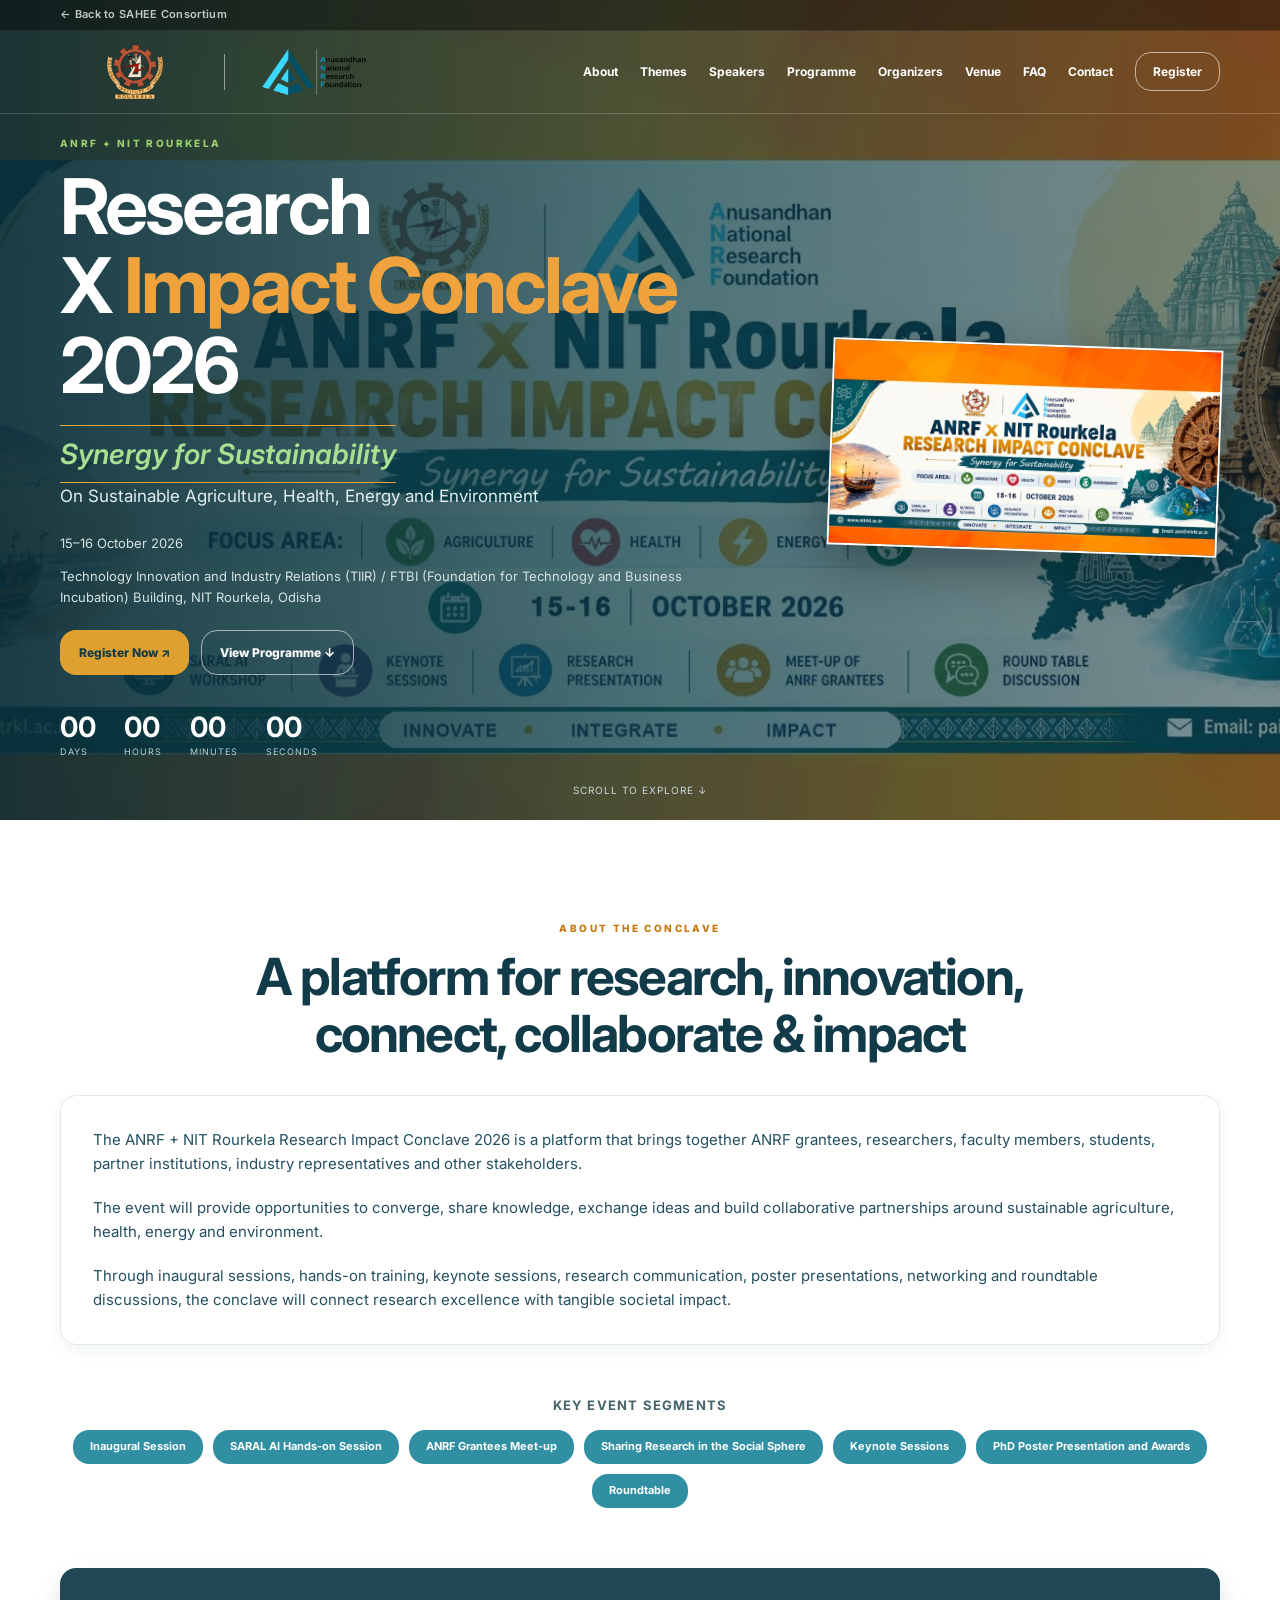
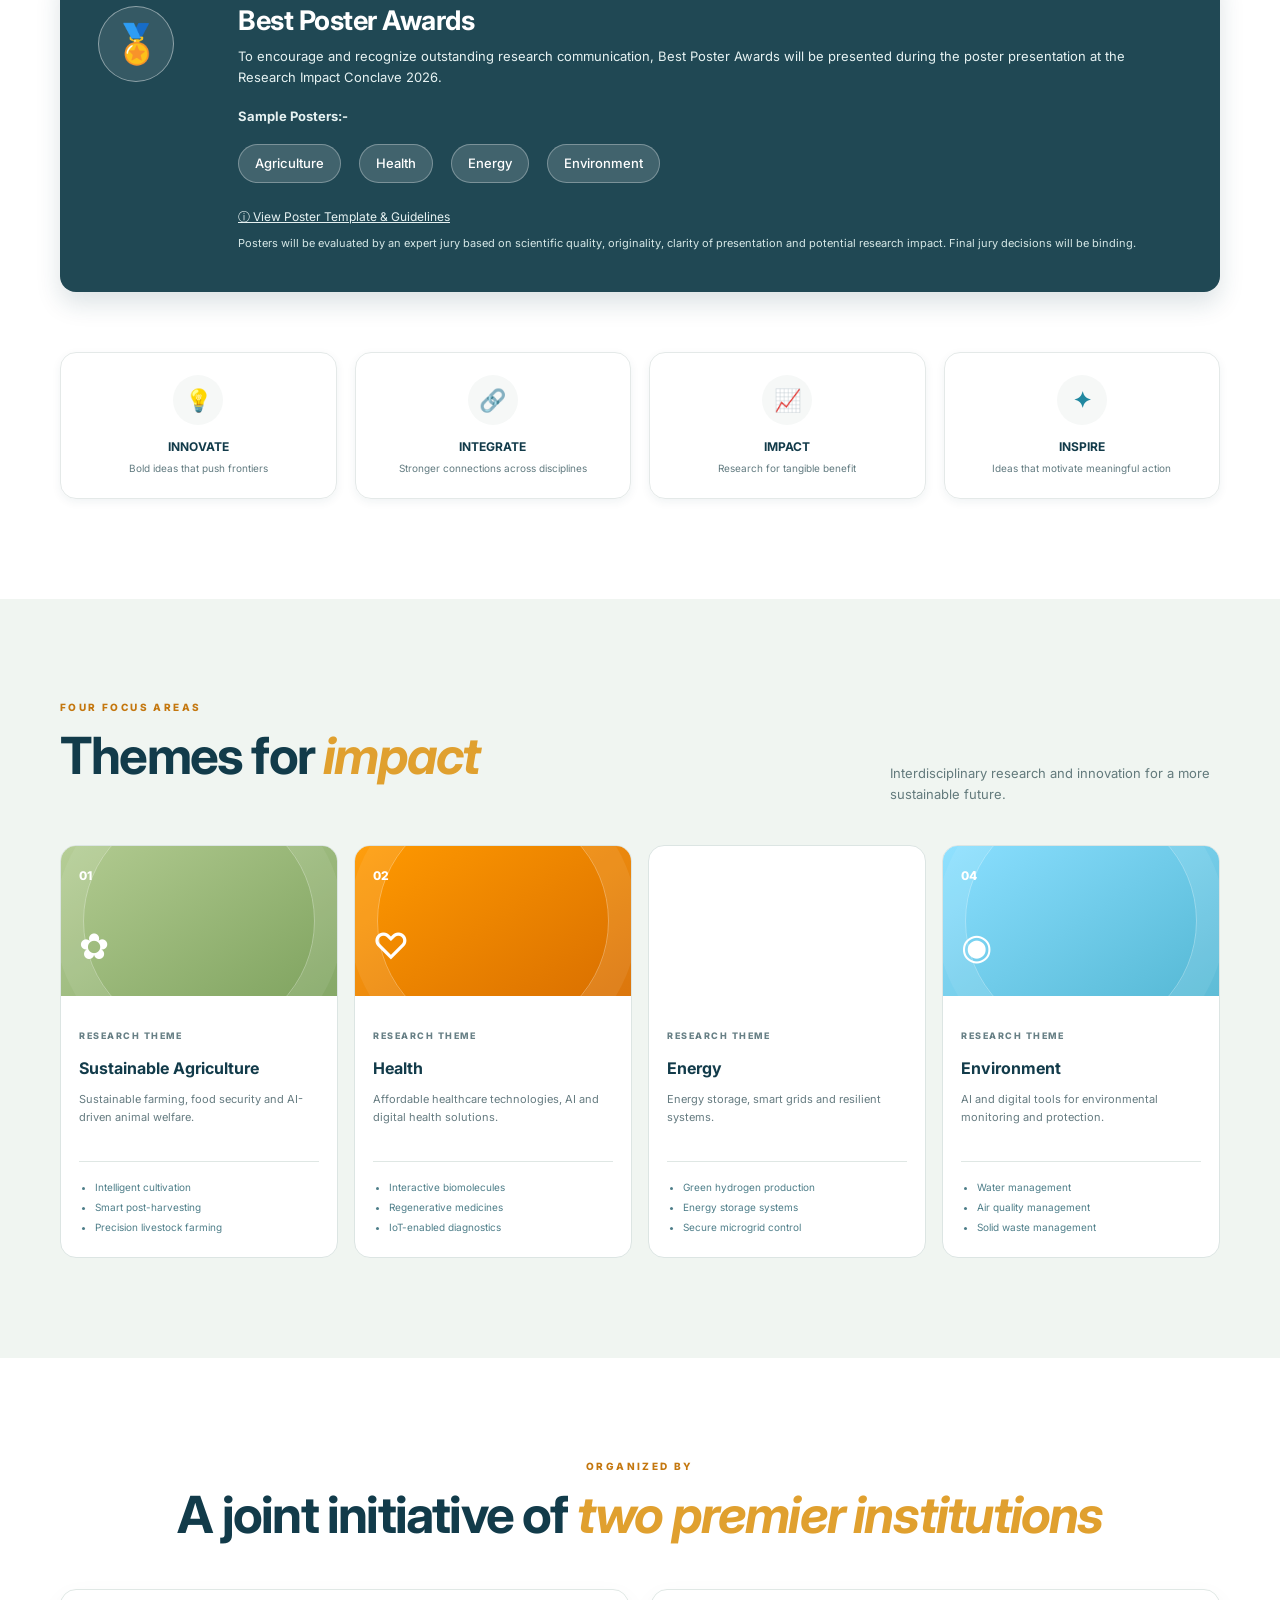
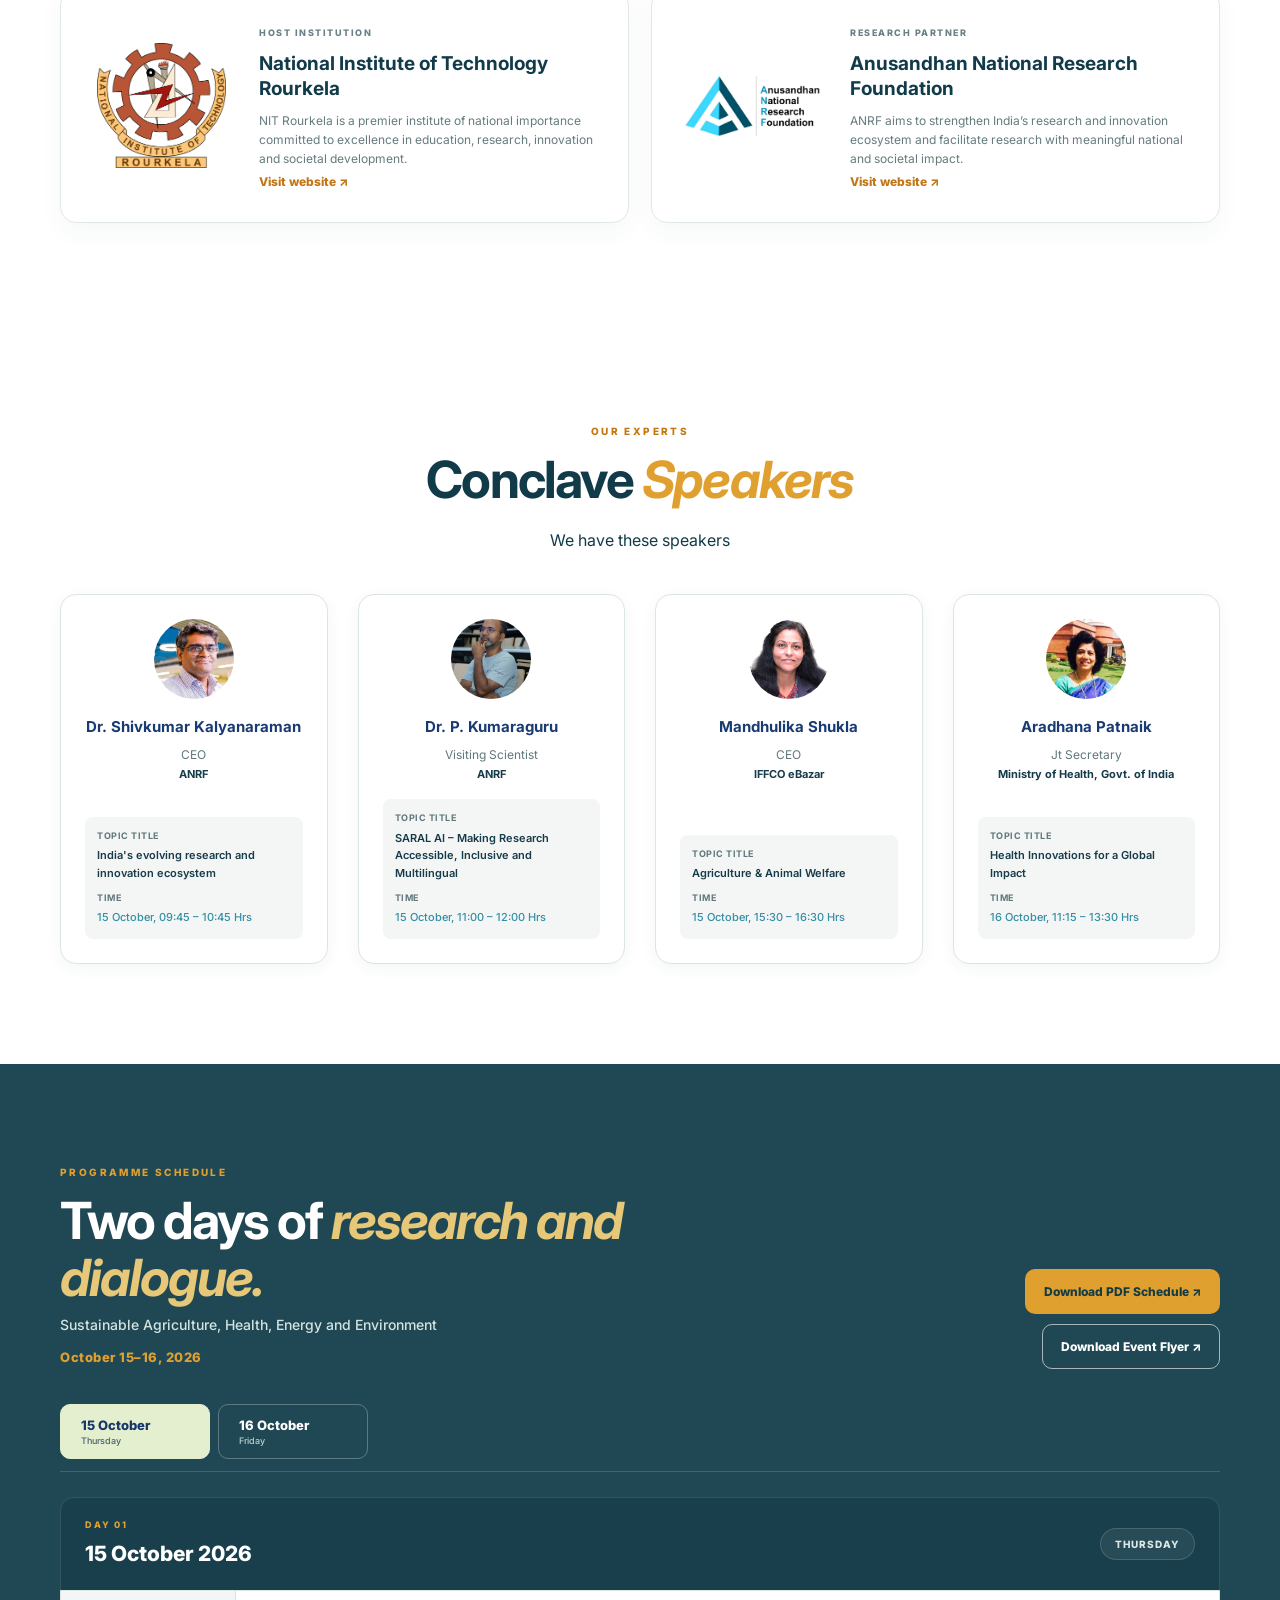
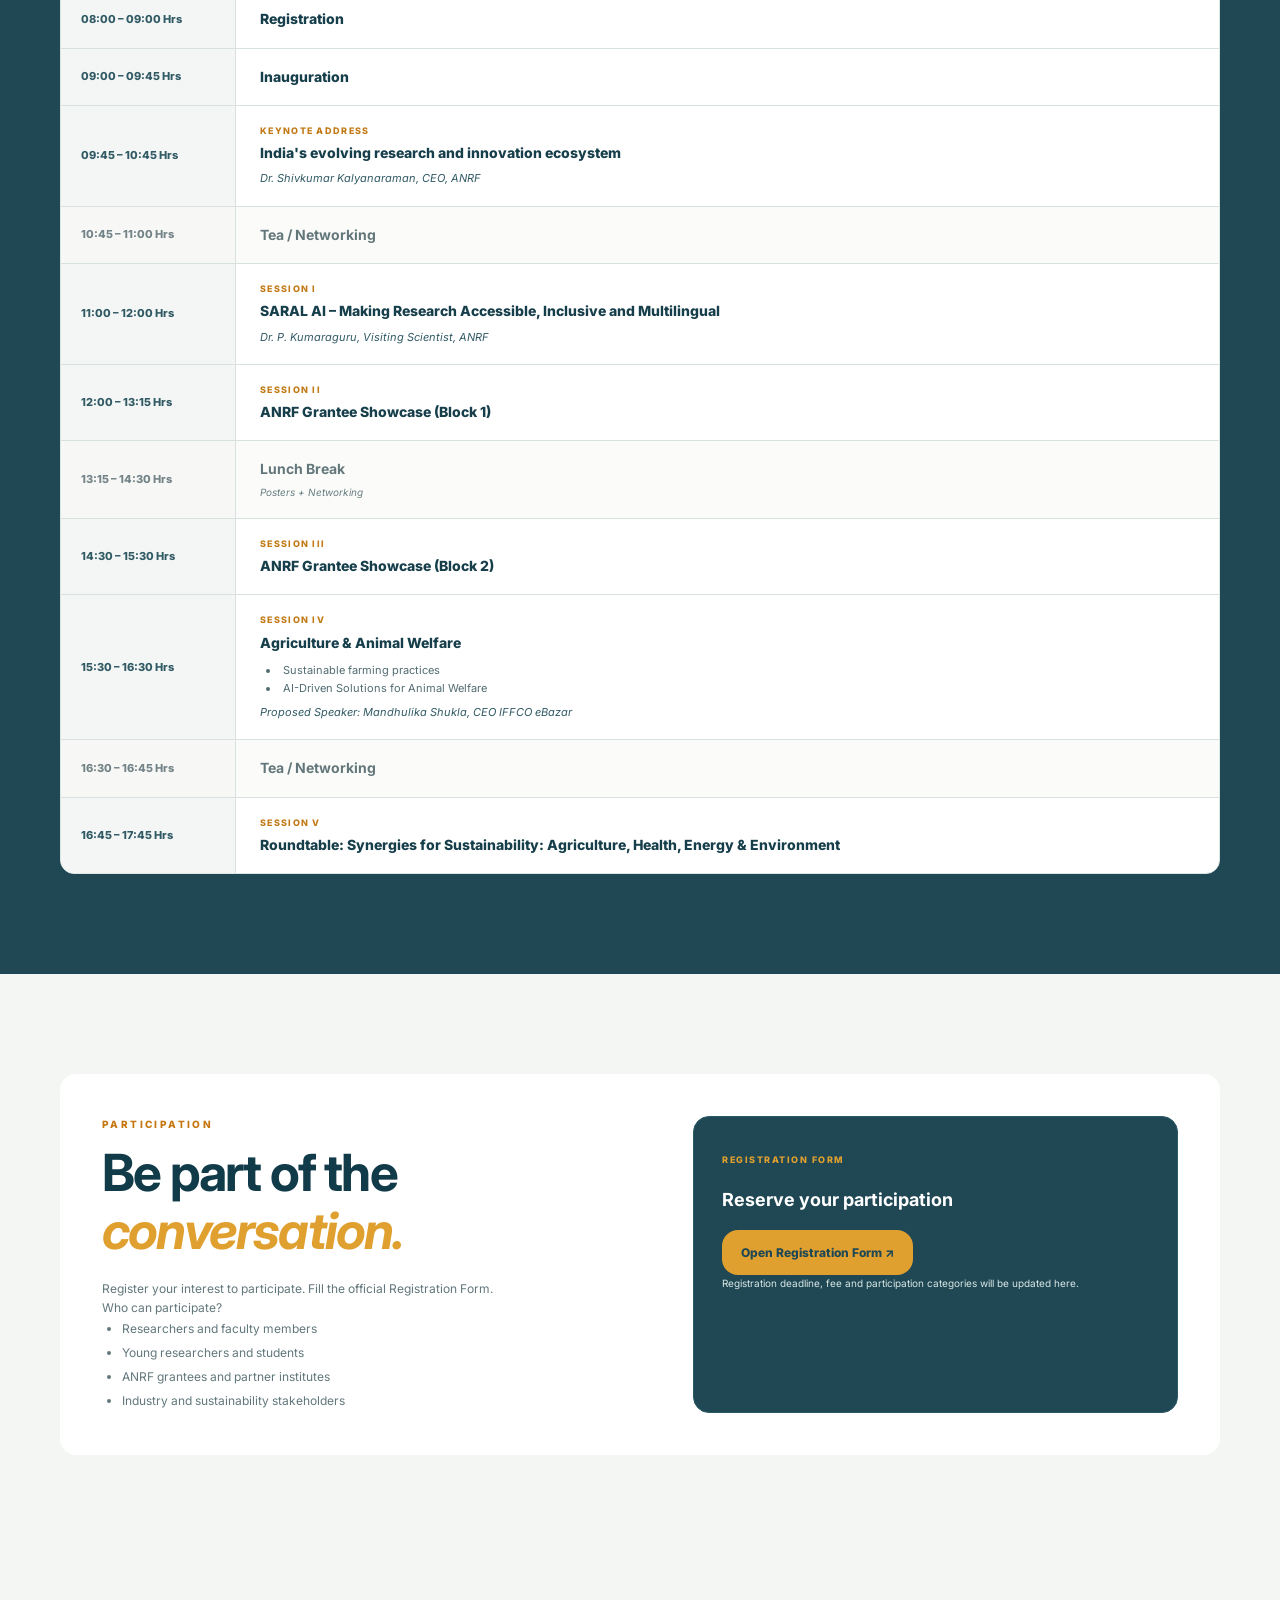
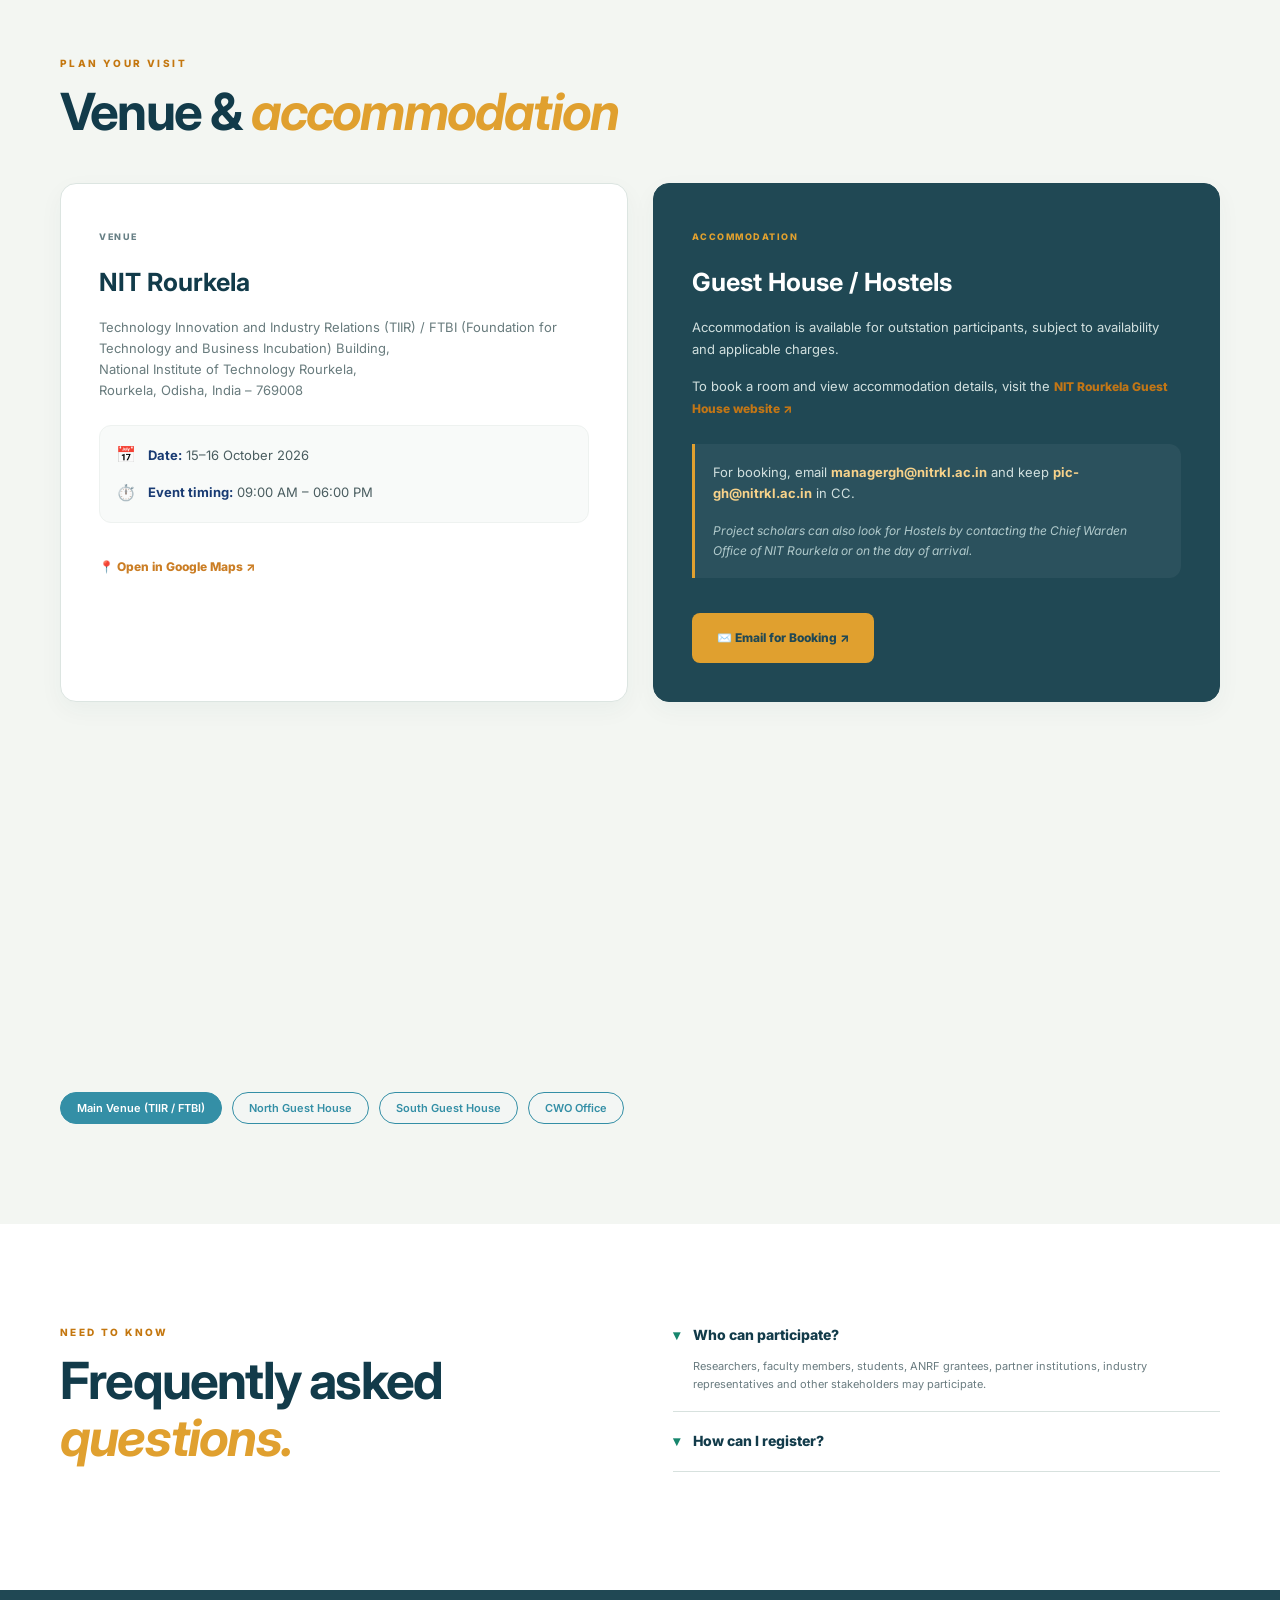
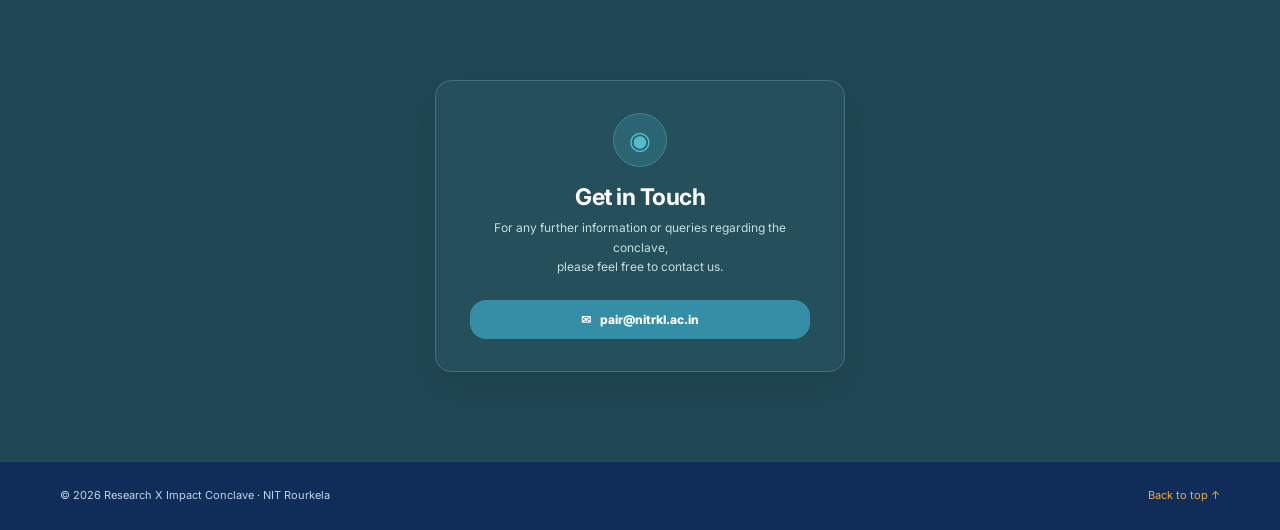
==== commit 61988098: "conclave-site" ====
--- a/anrf_nit_conclave_2026_final/index.html
+++ b/anrf_nit_conclave_2026_final/index.html
@@ -137,7 +137,7 @@
 
                     <div class="hero-info">
                         <span>15–16 October 2026</span>
-                        <span>Technology Innovation and Industry Relations (TIIR) Building, NIT Rourkela, Odisha</span>
+                        <span>Technology Innovation and Industry Relations (TIIR) / FTBI (Foundation for Technology and Business Incubation) Building, NIT Rourkela, Odisha</span>
                     </div>
 
                     <div class="actions">
@@ -1330,7 +1330,7 @@
                         </h3>
 
                         <div class="venue-address">
-                            <p>Technology Innovation and Industry Relations (TIIR) Building,<br>
+                            <p>Technology Innovation and Industry Relations (TIIR) / FTBI (Foundation for Technology and Business Incubation) Building,<br>
                             National Institute of Technology Rourkela,<br>
                             Rourkela, Odisha, India – 769008</p>
                         </div>
@@ -1418,7 +1418,7 @@
                 </div>
                 
                 <div class="map-locations">
-                    <button class="map-btn active" data-q="Technology Innovation and Industry Relations Building, NIT Rourkela">Main Venue (TIIR)</button>
+                    <button class="map-btn active" data-q="Technology Innovation and Industry Relations Building, NIT Rourkela">Main Venue (TIIR / FTBI)</button>
                     <button class="map-btn" data-q="North Guest House NIT Rourkela">North Guest House</button>
                     <button class="map-btn" data-q="South Guest House NIT Rourkela">South Guest House</button>
                     <button class="map-btn" data-q="Chief Warden Office NIT Rourkela">CWO Office</button>
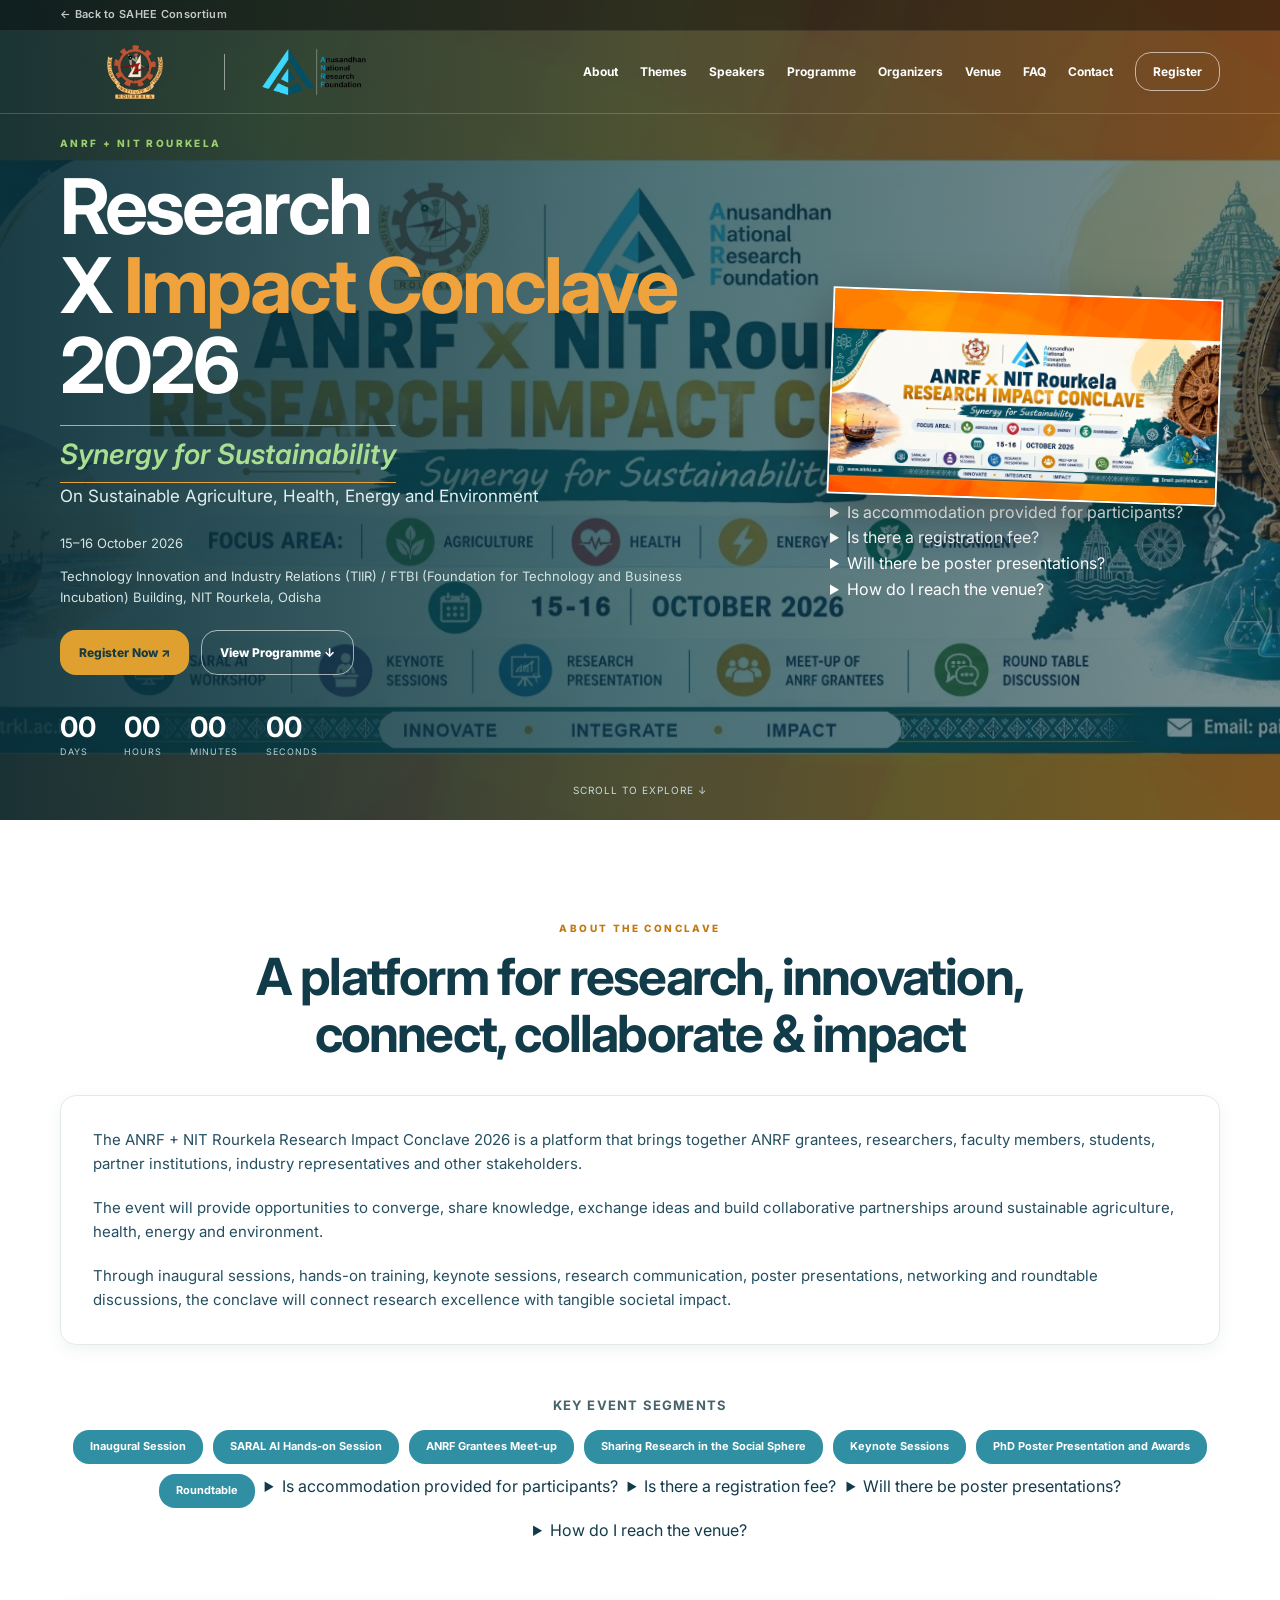
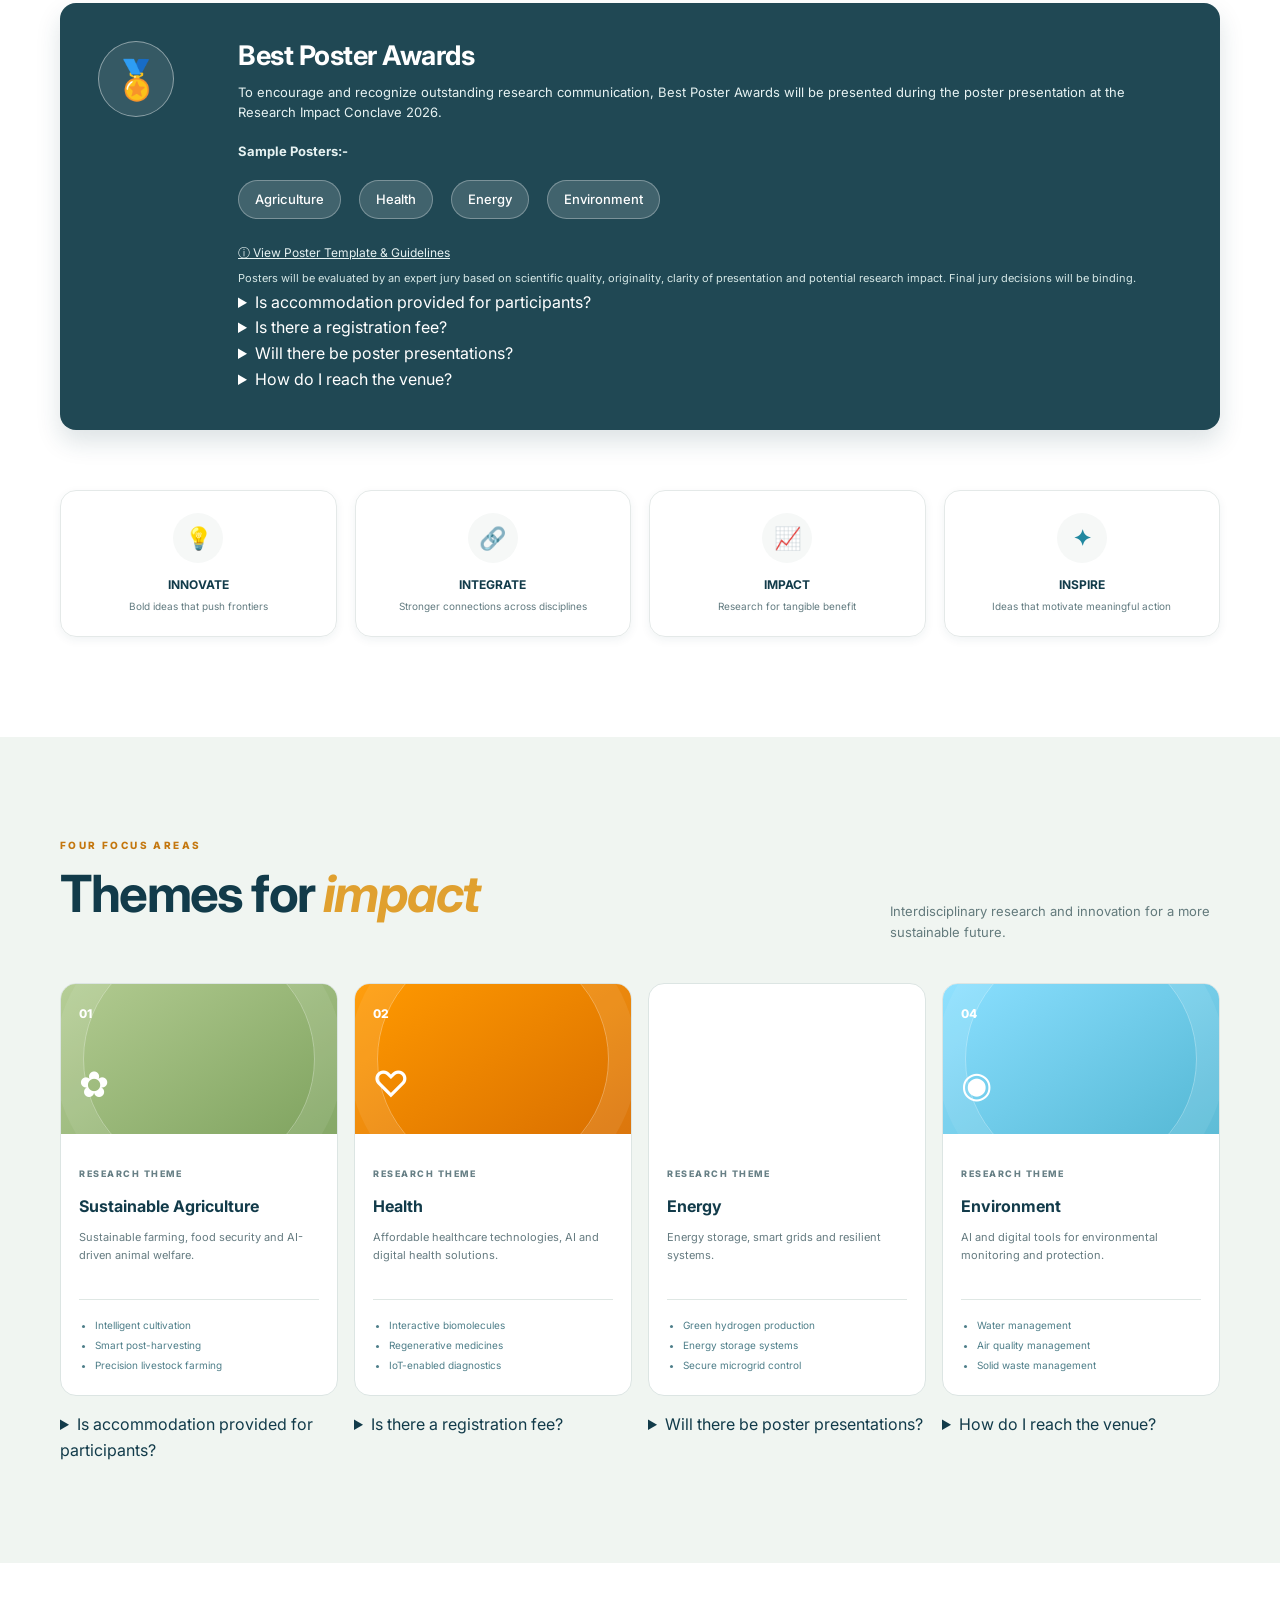
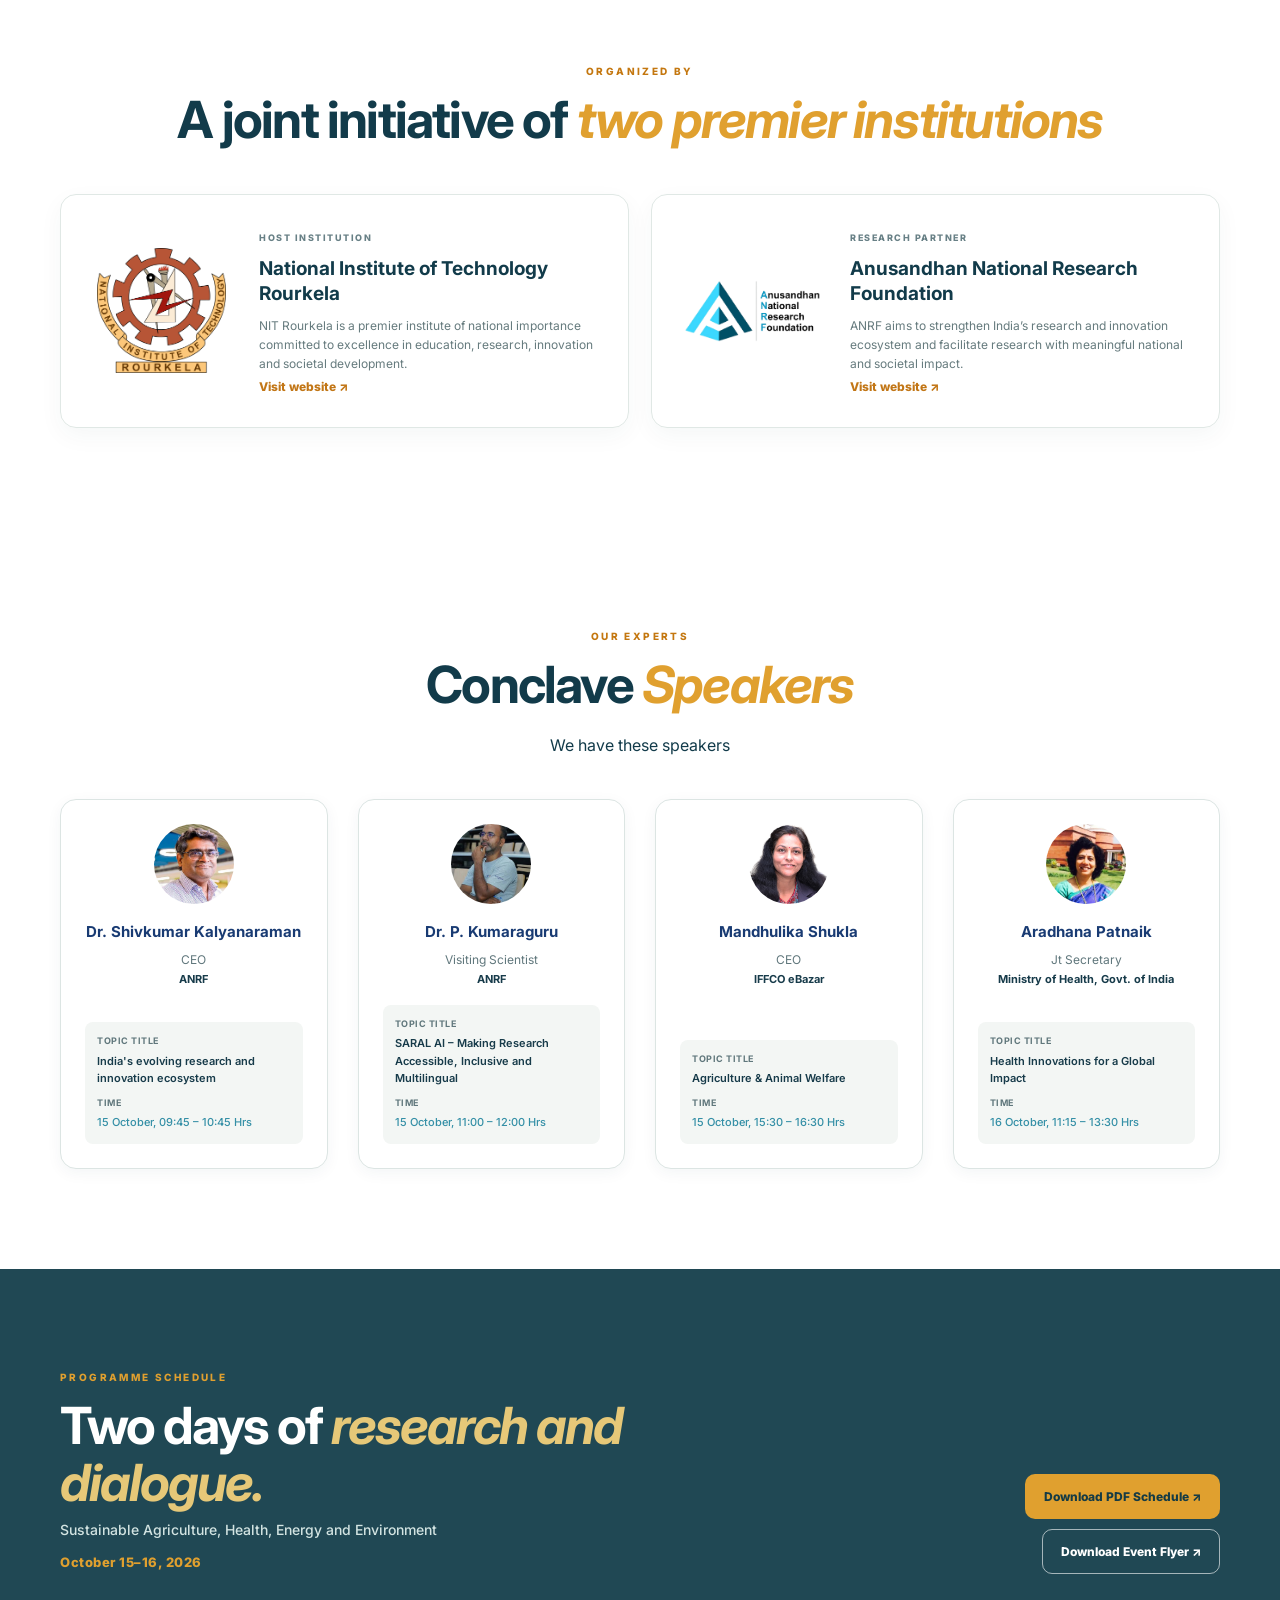
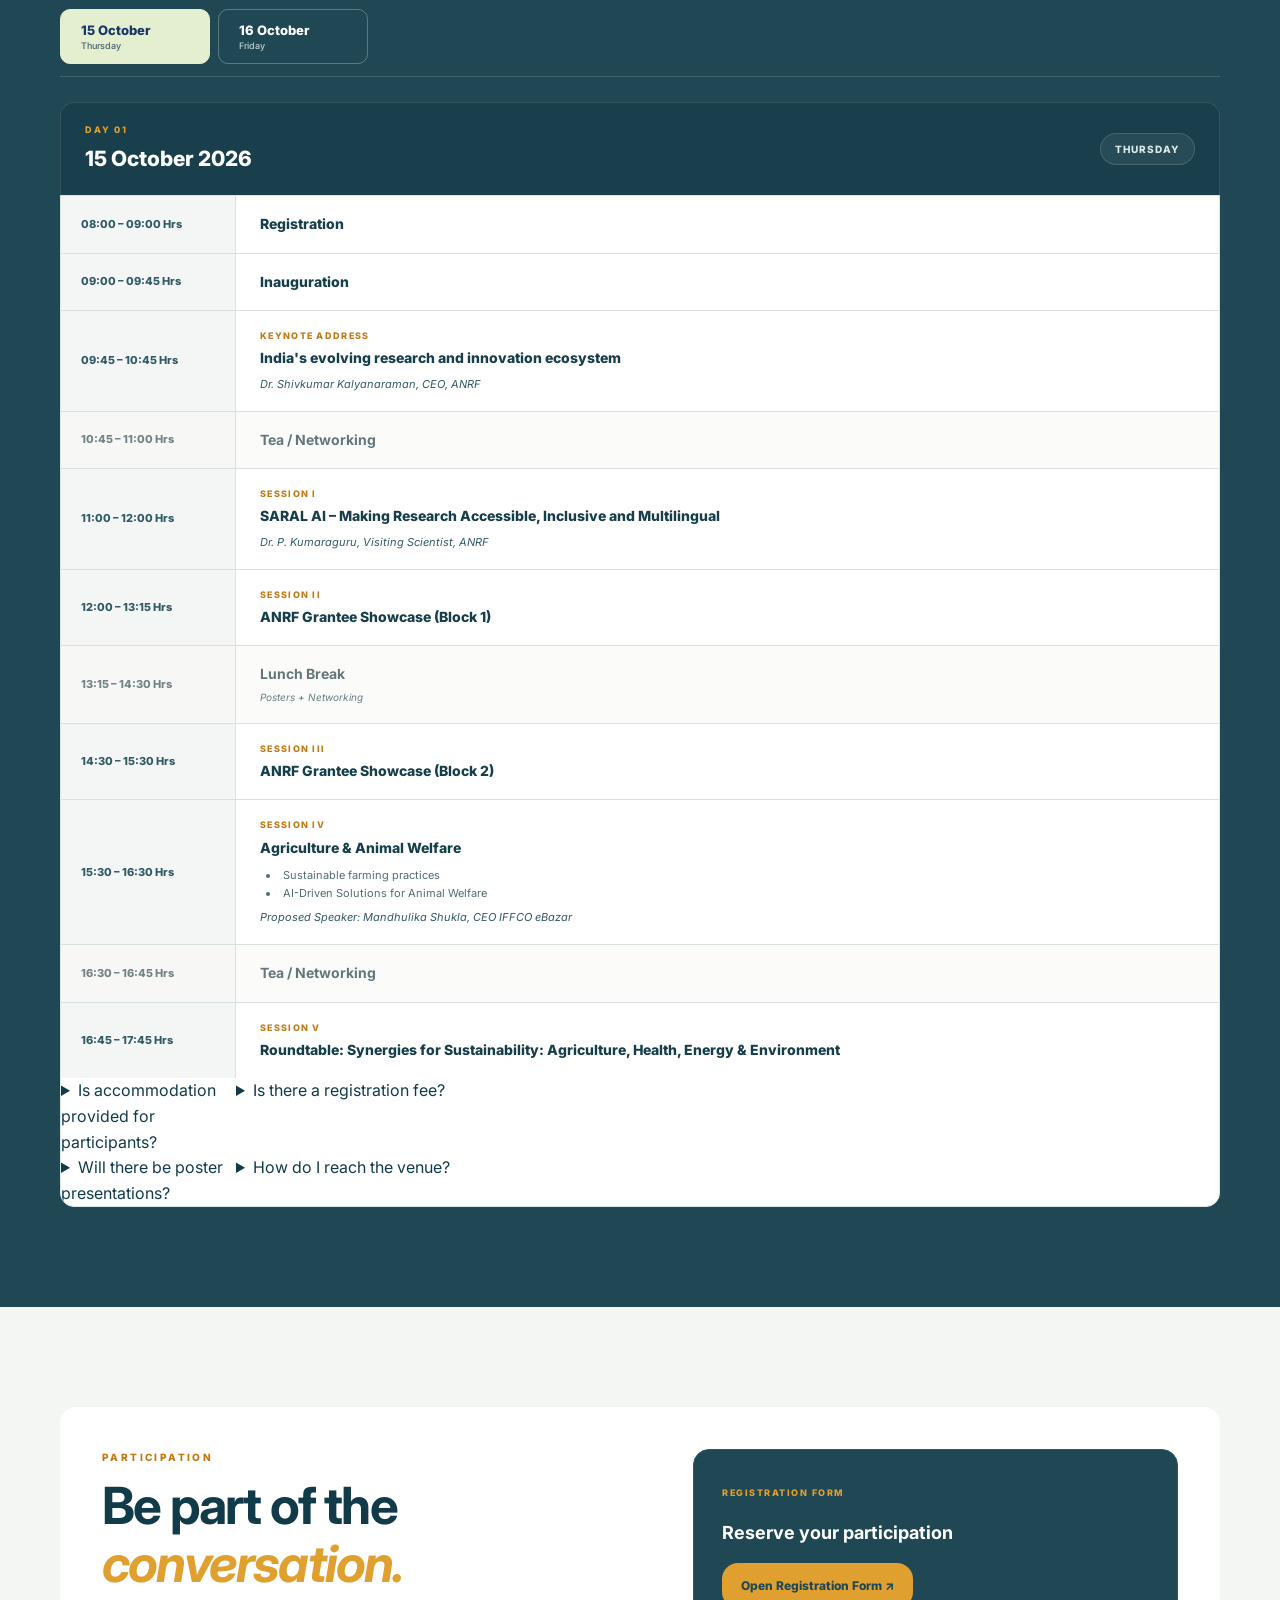
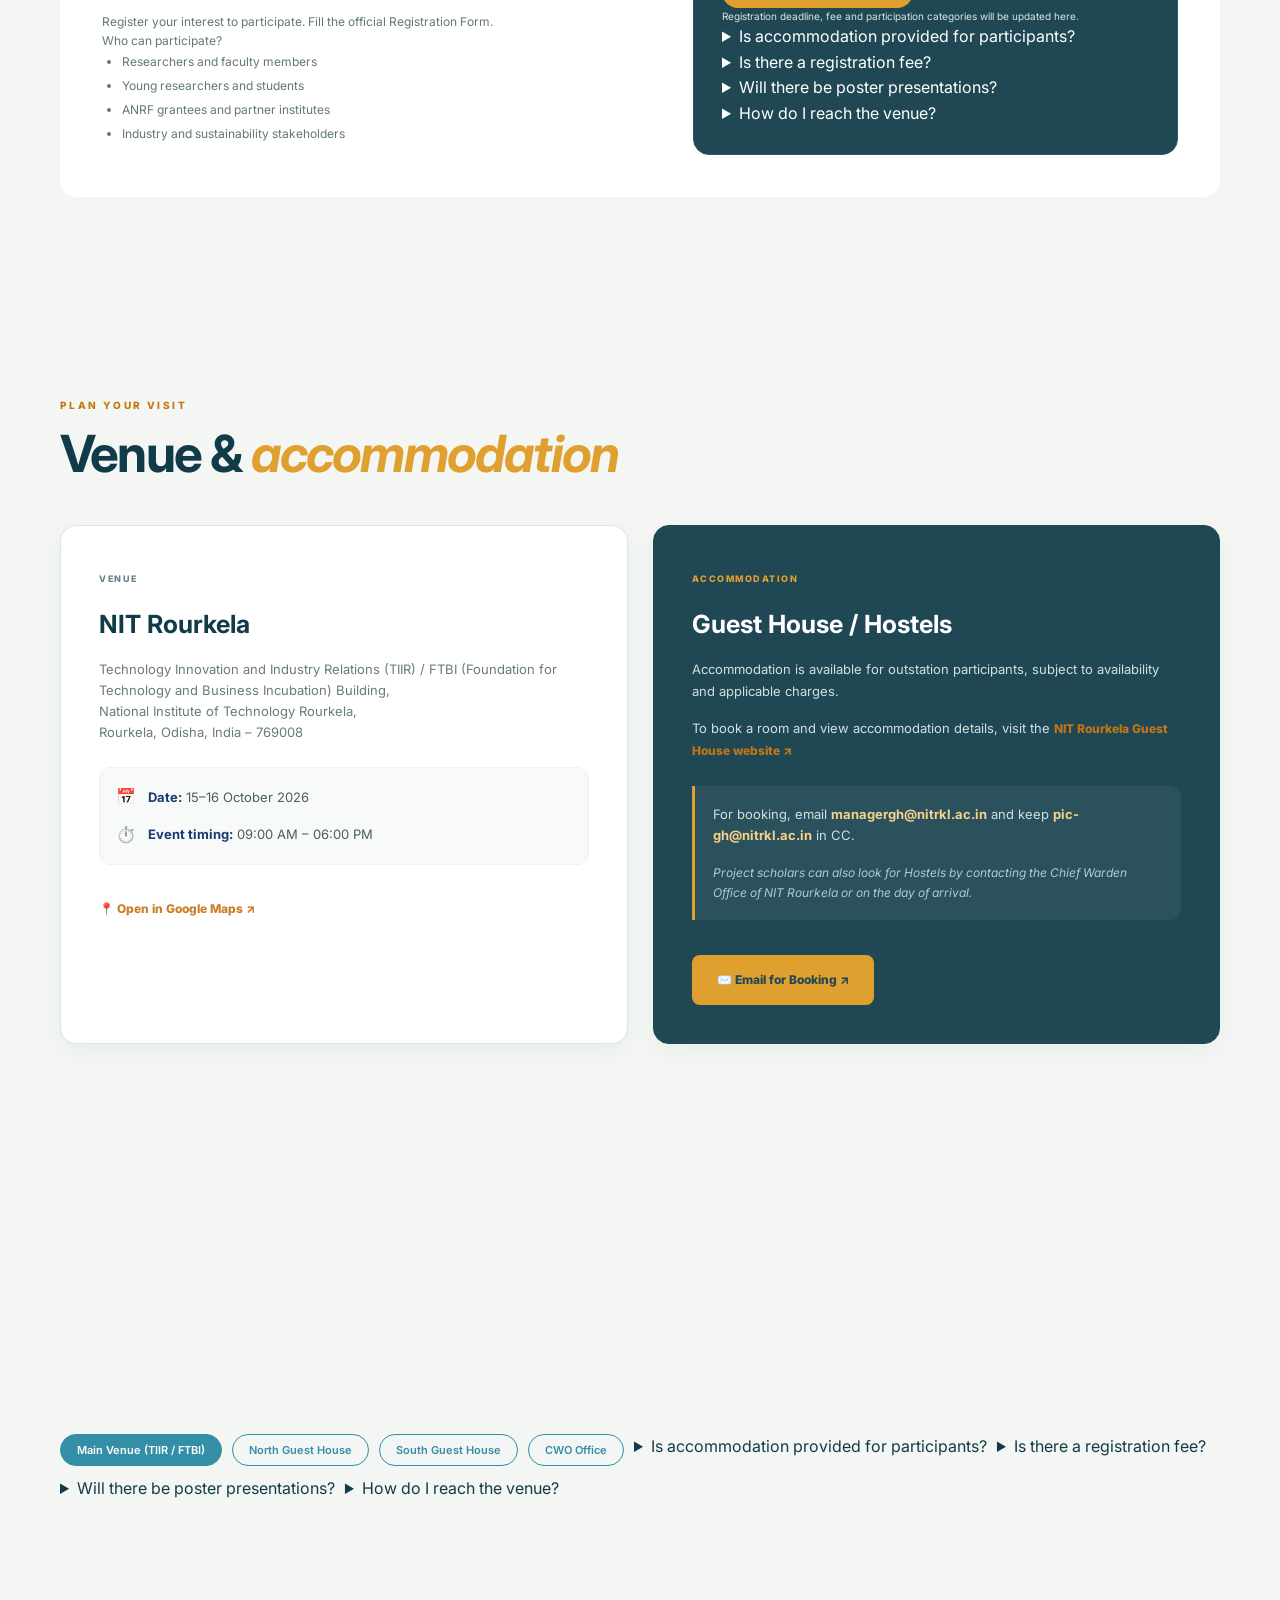
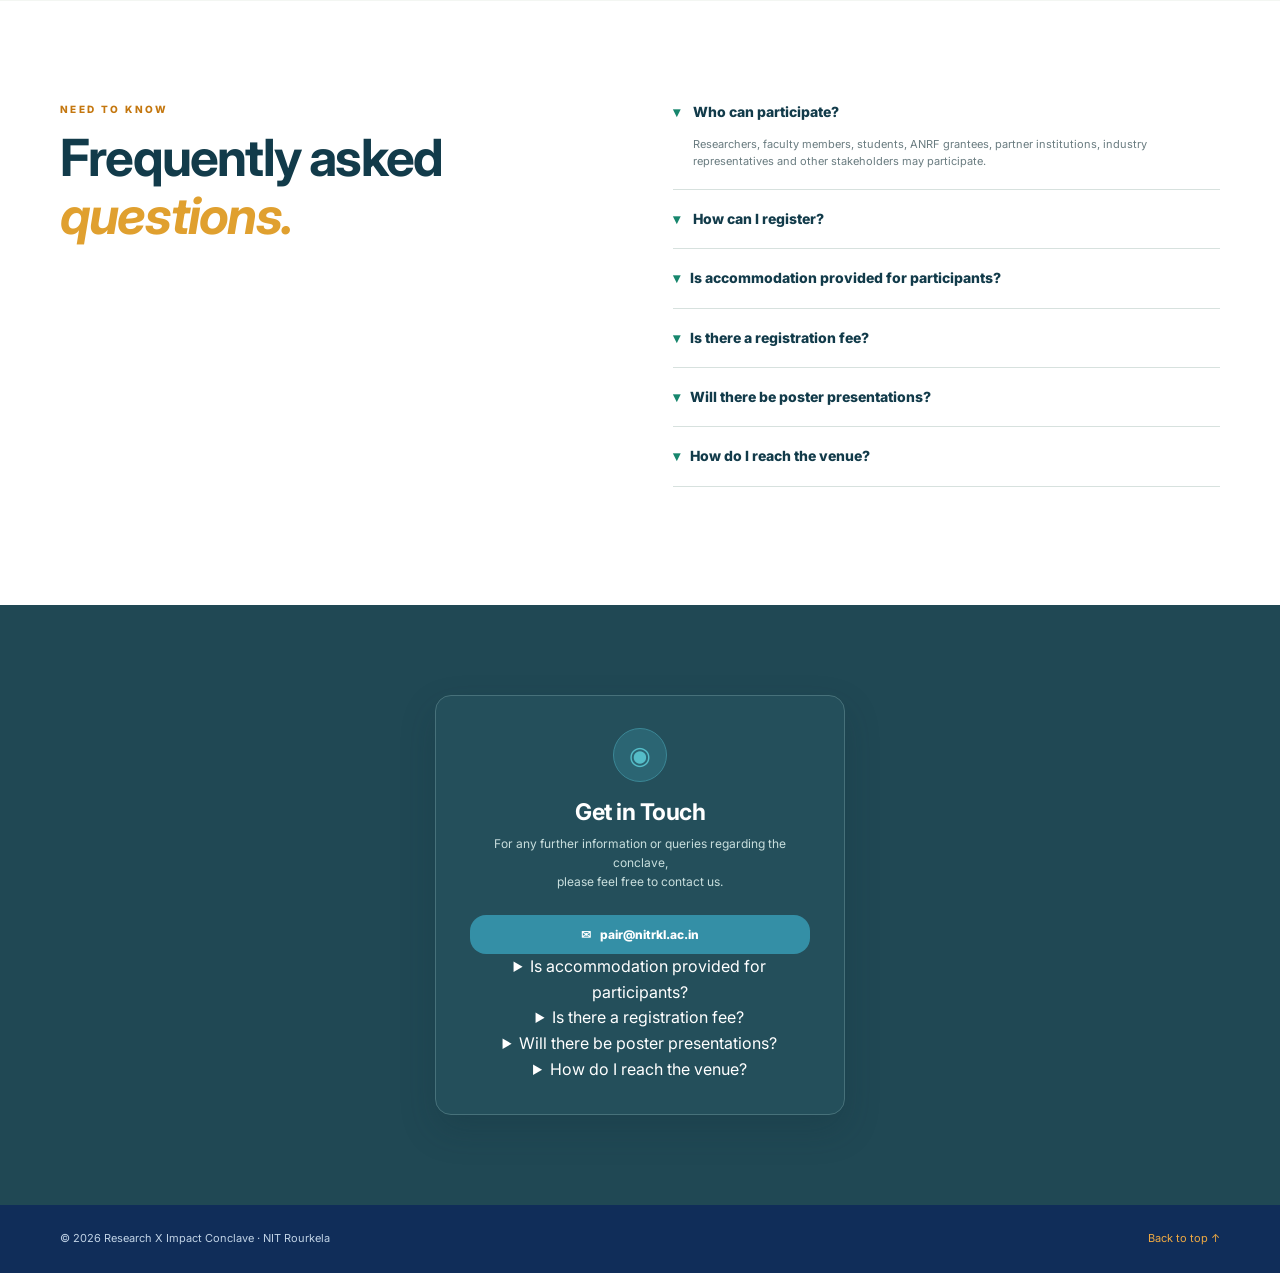
==== commit 7f32201b: "conclave-site" ====
--- a/anrf_nit_conclave_2026_final/index.html
+++ b/anrf_nit_conclave_2026_final/index.html
@@ -182,6 +182,26 @@
                         src="assets/event-poster1.jpeg"
                         alt="Research Impact Conclave 2026 poster"
                     >
+
+                    <details>
+                        <summary>Is accommodation provided for participants?</summary>
+                        <p>Accommodation is available for outstation participants at the Guest House/Hostels subject to availability. Please refer to the Accommodation section to view details and book your room.</p>
+                    </details>
+                    
+                    <details>
+                        <summary>Is there a registration fee?</summary>
+                        <p>Details regarding the registration fee and payment deadlines will be updated soon. Please keep an eye on the official website for announcements.</p>
+                    </details>
+                    
+                    <details>
+                        <summary>Will there be poster presentations?</summary>
+                        <p>Yes, there will be a PhD Poster Presentation and Awards session. Detailed guidelines and a poster template are available in the Best Poster Awards section.</p>
+                    </details>
+                    
+                    <details>
+                        <summary>How do I reach the venue?</summary>
+                        <p>NIT Rourkela is well connected by rail and road. The nearest railway station is Rourkela Junction, which is approximately 7 km from the campus.</p>
+                    </details>
                 </div>
 
             </div>
@@ -248,6 +268,26 @@
                     <span>Keynote Sessions</span>
                     <span>PhD Poster Presentation and Awards</span>
                     <span>Roundtable</span>
+
+                    <details>
+                        <summary>Is accommodation provided for participants?</summary>
+                        <p>Accommodation is available for outstation participants at the Guest House/Hostels subject to availability. Please refer to the Accommodation section to view details and book your room.</p>
+                    </details>
+                    
+                    <details>
+                        <summary>Is there a registration fee?</summary>
+                        <p>Details regarding the registration fee and payment deadlines will be updated soon. Please keep an eye on the official website for announcements.</p>
+                    </details>
+                    
+                    <details>
+                        <summary>Will there be poster presentations?</summary>
+                        <p>Yes, there will be a PhD Poster Presentation and Awards session. Detailed guidelines and a poster template are available in the Best Poster Awards section.</p>
+                    </details>
+                    
+                    <details>
+                        <summary>How do I reach the venue?</summary>
+                        <p>NIT Rourkela is well connected by rail and road. The nearest railway station is Rourkela Junction, which is approximately 7 km from the campus.</p>
+                    </details>
                 </div>
 
             </div>
@@ -297,6 +337,26 @@
                         be binding.
                     </small>
 
+
+                    <details>
+                        <summary>Is accommodation provided for participants?</summary>
+                        <p>Accommodation is available for outstation participants at the Guest House/Hostels subject to availability. Please refer to the Accommodation section to view details and book your room.</p>
+                    </details>
+                    
+                    <details>
+                        <summary>Is there a registration fee?</summary>
+                        <p>Details regarding the registration fee and payment deadlines will be updated soon. Please keep an eye on the official website for announcements.</p>
+                    </details>
+                    
+                    <details>
+                        <summary>Will there be poster presentations?</summary>
+                        <p>Yes, there will be a PhD Poster Presentation and Awards session. Detailed guidelines and a poster template are available in the Best Poster Awards section.</p>
+                    </details>
+                    
+                    <details>
+                        <summary>How do I reach the venue?</summary>
+                        <p>NIT Rourkela is well connected by rail and road. The nearest railway station is Rourkela Junction, which is approximately 7 km from the campus.</p>
+                    </details>
                 </div>
 
             </div>
@@ -498,6 +558,26 @@
 
                     </article>
 
+
+                    <details>
+                        <summary>Is accommodation provided for participants?</summary>
+                        <p>Accommodation is available for outstation participants at the Guest House/Hostels subject to availability. Please refer to the Accommodation section to view details and book your room.</p>
+                    </details>
+                    
+                    <details>
+                        <summary>Is there a registration fee?</summary>
+                        <p>Details regarding the registration fee and payment deadlines will be updated soon. Please keep an eye on the official website for announcements.</p>
+                    </details>
+                    
+                    <details>
+                        <summary>Will there be poster presentations?</summary>
+                        <p>Yes, there will be a PhD Poster Presentation and Awards session. Detailed guidelines and a poster template are available in the Best Poster Awards section.</p>
+                    </details>
+                    
+                    <details>
+                        <summary>How do I reach the venue?</summary>
+                        <p>NIT Rourkela is well connected by rail and road. The nearest railway station is Rourkela Junction, which is approximately 7 km from the campus.</p>
+                    </details>
                 </div>
 
             </div>
@@ -1006,6 +1086,26 @@
 
                     </div>
 
+
+                    <details>
+                        <summary>Is accommodation provided for participants?</summary>
+                        <p>Accommodation is available for outstation participants at the Guest House/Hostels subject to availability. Please refer to the Accommodation section to view details and book your room.</p>
+                    </details>
+                    
+                    <details>
+                        <summary>Is there a registration fee?</summary>
+                        <p>Details regarding the registration fee and payment deadlines will be updated soon. Please keep an eye on the official website for announcements.</p>
+                    </details>
+                    
+                    <details>
+                        <summary>Will there be poster presentations?</summary>
+                        <p>Yes, there will be a PhD Poster Presentation and Awards session. Detailed guidelines and a poster template are available in the Best Poster Awards section.</p>
+                    </details>
+                    
+                    <details>
+                        <summary>How do I reach the venue?</summary>
+                        <p>NIT Rourkela is well connected by rail and road. The nearest railway station is Rourkela Junction, which is approximately 7 km from the campus.</p>
+                    </details>
                 </div>
 
             </div>
@@ -1226,6 +1326,26 @@
 
                     </div>
 
+
+                    <details>
+                        <summary>Is accommodation provided for participants?</summary>
+                        <p>Accommodation is available for outstation participants at the Guest House/Hostels subject to availability. Please refer to the Accommodation section to view details and book your room.</p>
+                    </details>
+                    
+                    <details>
+                        <summary>Is there a registration fee?</summary>
+                        <p>Details regarding the registration fee and payment deadlines will be updated soon. Please keep an eye on the official website for announcements.</p>
+                    </details>
+                    
+                    <details>
+                        <summary>Will there be poster presentations?</summary>
+                        <p>Yes, there will be a PhD Poster Presentation and Awards session. Detailed guidelines and a poster template are available in the Best Poster Awards section.</p>
+                    </details>
+                    
+                    <details>
+                        <summary>How do I reach the venue?</summary>
+                        <p>NIT Rourkela is well connected by rail and road. The nearest railway station is Rourkela Junction, which is approximately 7 km from the campus.</p>
+                    </details>
                 </div>
 
             </div>
@@ -1297,6 +1417,26 @@
                         will be updated here.
                     </p>
 
+
+                    <details>
+                        <summary>Is accommodation provided for participants?</summary>
+                        <p>Accommodation is available for outstation participants at the Guest House/Hostels subject to availability. Please refer to the Accommodation section to view details and book your room.</p>
+                    </details>
+                    
+                    <details>
+                        <summary>Is there a registration fee?</summary>
+                        <p>Details regarding the registration fee and payment deadlines will be updated soon. Please keep an eye on the official website for announcements.</p>
+                    </details>
+                    
+                    <details>
+                        <summary>Will there be poster presentations?</summary>
+                        <p>Yes, there will be a PhD Poster Presentation and Awards session. Detailed guidelines and a poster template are available in the Best Poster Awards section.</p>
+                    </details>
+                    
+                    <details>
+                        <summary>How do I reach the venue?</summary>
+                        <p>NIT Rourkela is well connected by rail and road. The nearest railway station is Rourkela Junction, which is approximately 7 km from the campus.</p>
+                    </details>
                 </div>
 
             </div>
@@ -1422,6 +1562,26 @@
                     <button class="map-btn" data-q="North Guest House NIT Rourkela">North Guest House</button>
                     <button class="map-btn" data-q="South Guest House NIT Rourkela">South Guest House</button>
                     <button class="map-btn" data-q="Chief Warden Office NIT Rourkela">CWO Office</button>
+
+                    <details>
+                        <summary>Is accommodation provided for participants?</summary>
+                        <p>Accommodation is available for outstation participants at the Guest House/Hostels subject to availability. Please refer to the Accommodation section to view details and book your room.</p>
+                    </details>
+                    
+                    <details>
+                        <summary>Is there a registration fee?</summary>
+                        <p>Details regarding the registration fee and payment deadlines will be updated soon. Please keep an eye on the official website for announcements.</p>
+                    </details>
+                    
+                    <details>
+                        <summary>Will there be poster presentations?</summary>
+                        <p>Yes, there will be a PhD Poster Presentation and Awards session. Detailed guidelines and a poster template are available in the Best Poster Awards section.</p>
+                    </details>
+                    
+                    <details>
+                        <summary>How do I reach the venue?</summary>
+                        <p>NIT Rourkela is well connected by rail and road. The nearest railway station is Rourkela Junction, which is approximately 7 km from the campus.</p>
+                    </details>
                 </div>
 
             </div>
@@ -1477,6 +1637,26 @@
                             Registration Form provided above.
                         </p>
 
+                    </details>
+
+                    <details>
+                        <summary>Is accommodation provided for participants?</summary>
+                        <p>Accommodation is available for outstation participants at the Guest House/Hostels subject to availability. Please refer to the Accommodation section to view details and book your room.</p>
+                    </details>
+                    
+                    <details>
+                        <summary>Is there a registration fee?</summary>
+                        <p>Details regarding the registration fee and payment deadlines will be updated soon. Please keep an eye on the official website for announcements.</p>
+                    </details>
+                    
+                    <details>
+                        <summary>Will there be poster presentations?</summary>
+                        <p>Yes, there will be a PhD Poster Presentation and Awards session. Detailed guidelines and a poster template are available in the Best Poster Awards section.</p>
+                    </details>
+                    
+                    <details>
+                        <summary>How do I reach the venue?</summary>
+                        <p>NIT Rourkela is well connected by rail and road. The nearest railway station is Rourkela Junction, which is approximately 7 km from the campus.</p>
                     </details>
                 </div>
 
@@ -1518,6 +1698,26 @@
 
                     </div>
 
+
+                    <details>
+                        <summary>Is accommodation provided for participants?</summary>
+                        <p>Accommodation is available for outstation participants at the Guest House/Hostels subject to availability. Please refer to the Accommodation section to view details and book your room.</p>
+                    </details>
+                    
+                    <details>
+                        <summary>Is there a registration fee?</summary>
+                        <p>Details regarding the registration fee and payment deadlines will be updated soon. Please keep an eye on the official website for announcements.</p>
+                    </details>
+                    
+                    <details>
+                        <summary>Will there be poster presentations?</summary>
+                        <p>Yes, there will be a PhD Poster Presentation and Awards session. Detailed guidelines and a poster template are available in the Best Poster Awards section.</p>
+                    </details>
+                    
+                    <details>
+                        <summary>How do I reach the venue?</summary>
+                        <p>NIT Rourkela is well connected by rail and road. The nearest railway station is Rourkela Junction, which is approximately 7 km from the campus.</p>
+                    </details>
                 </div>
 
             </div>
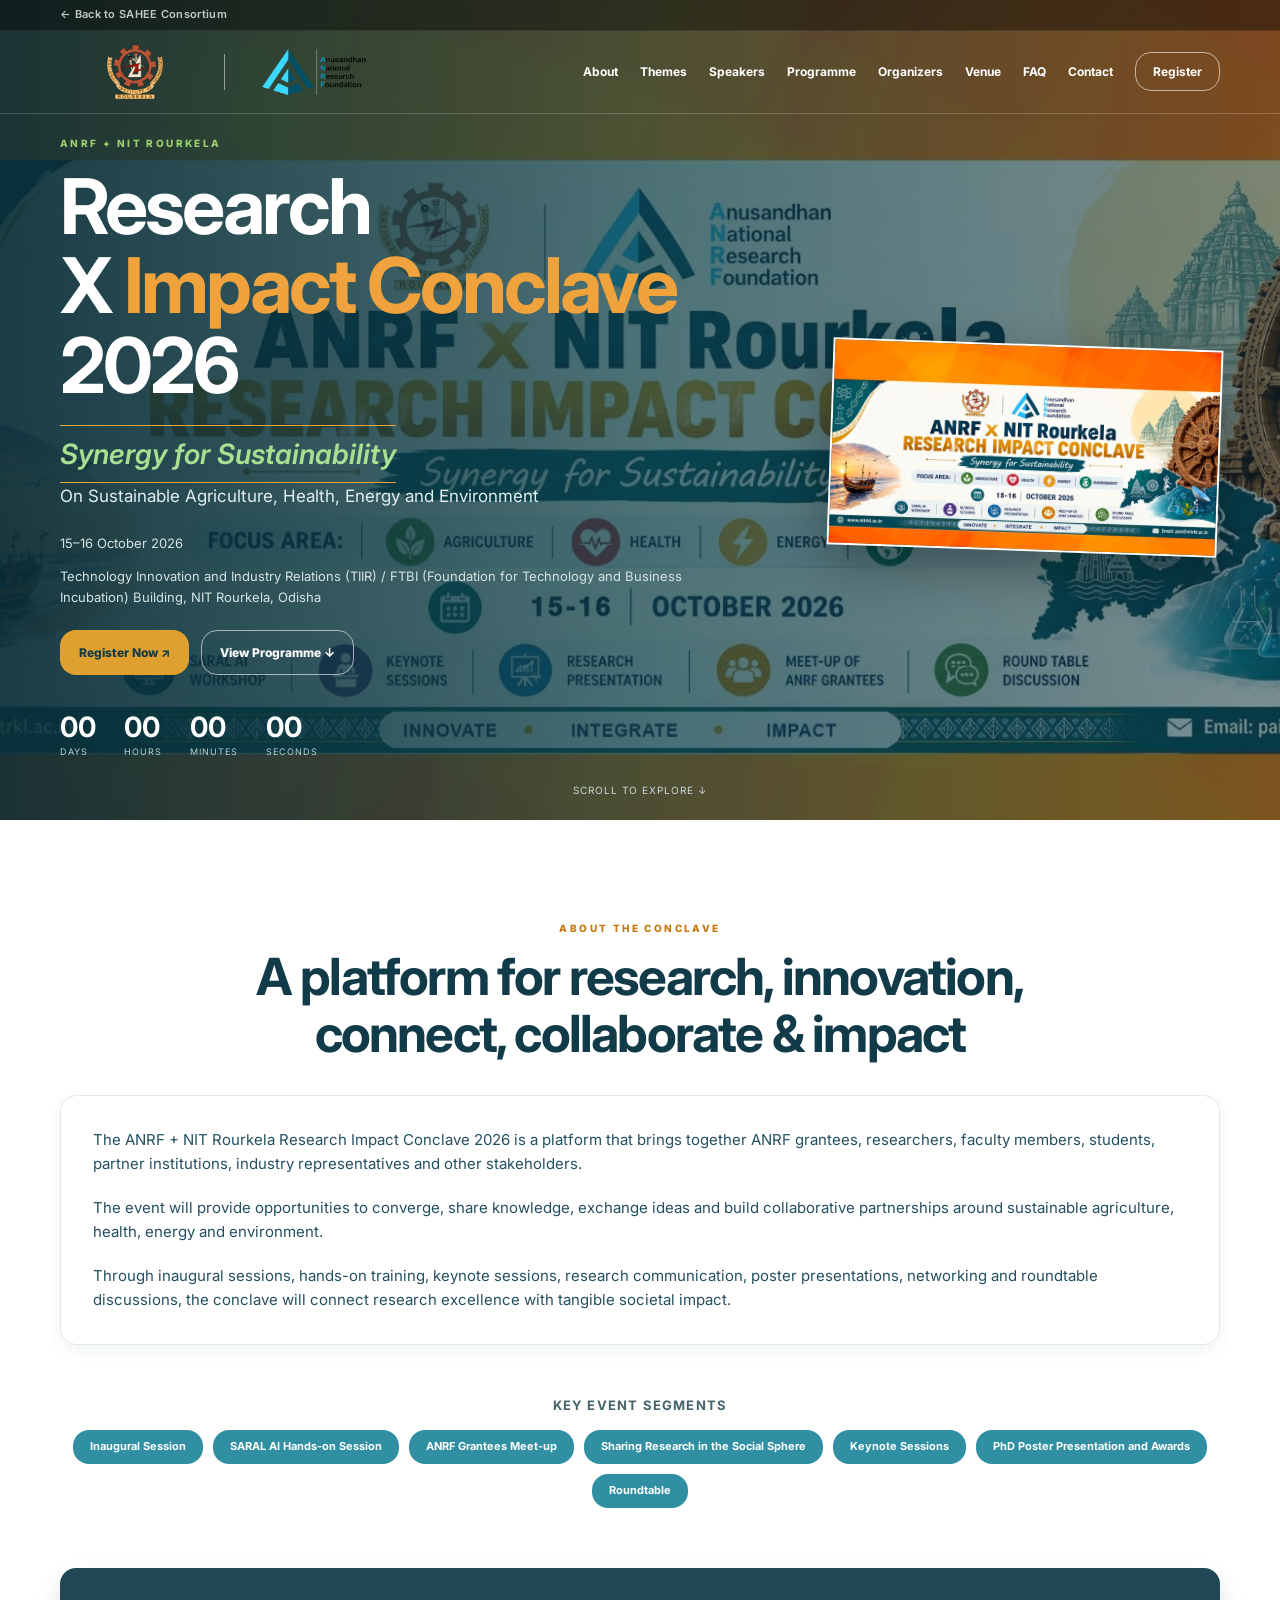
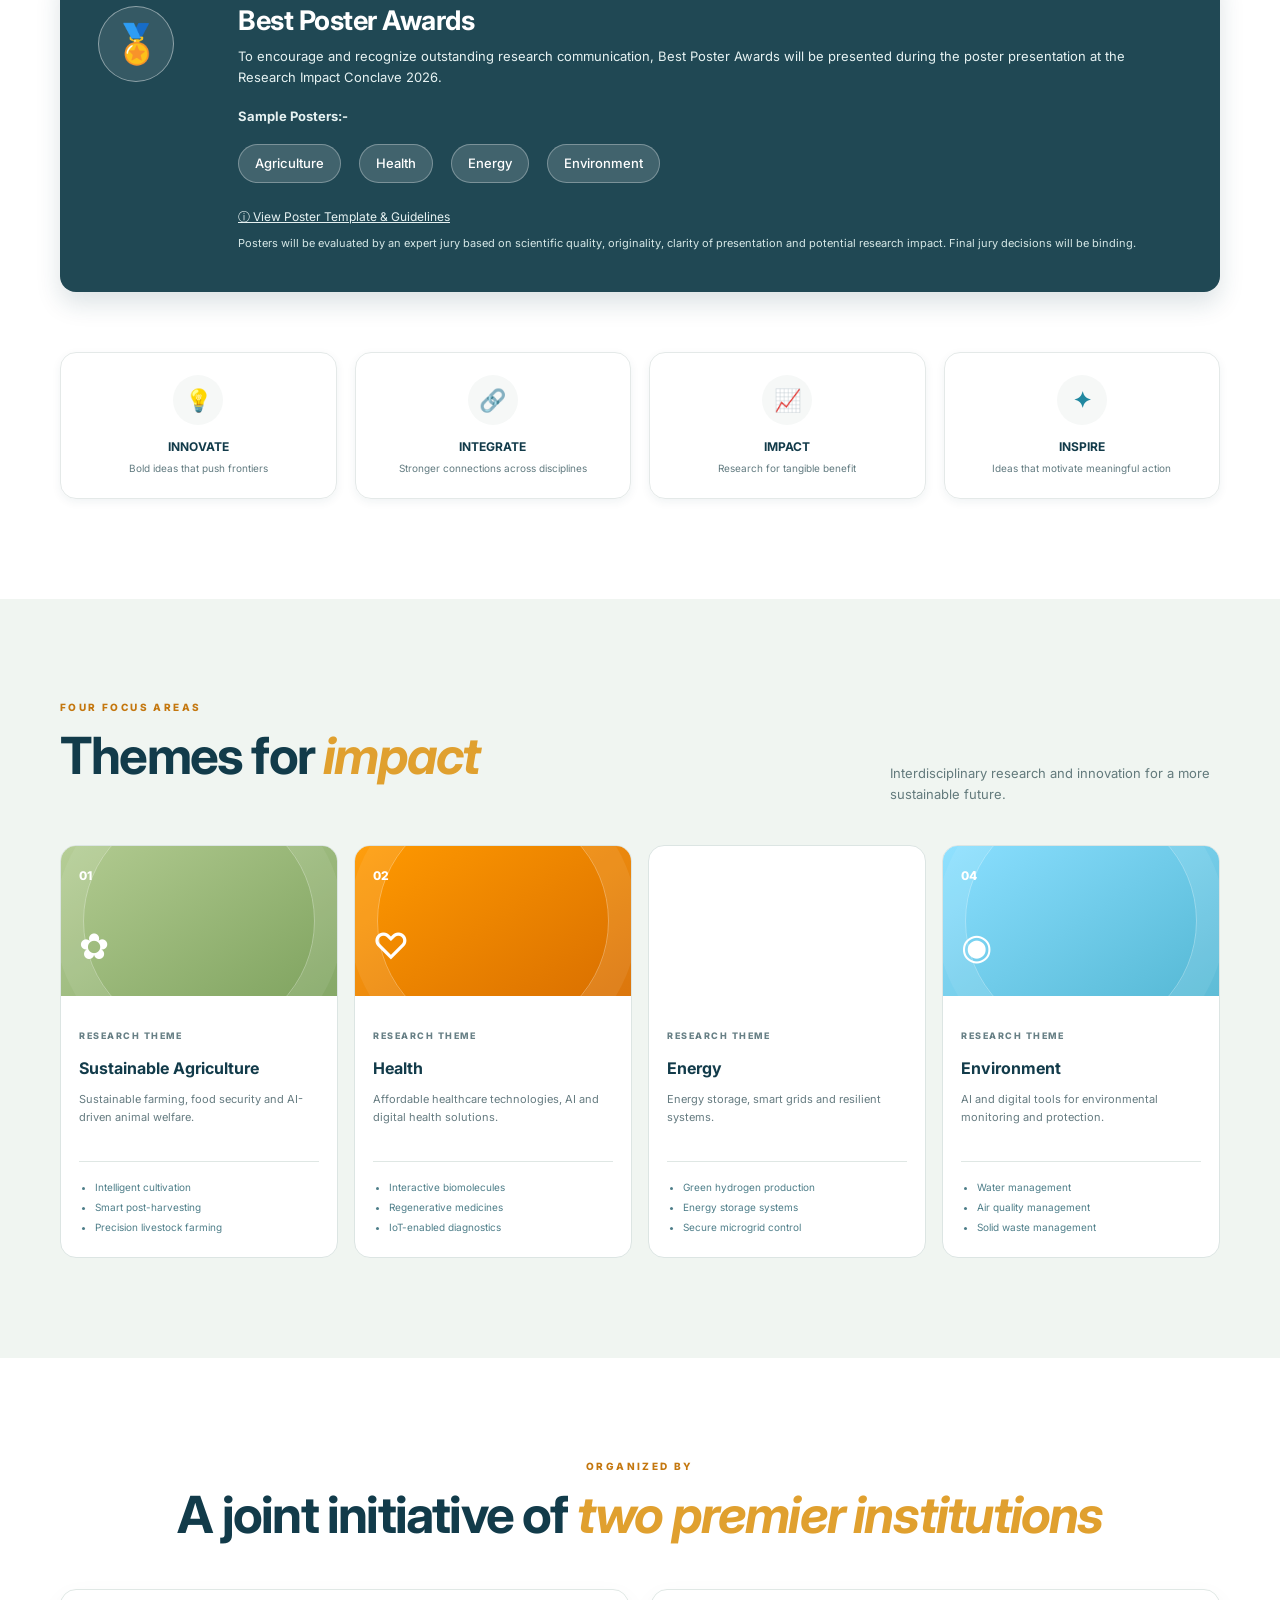
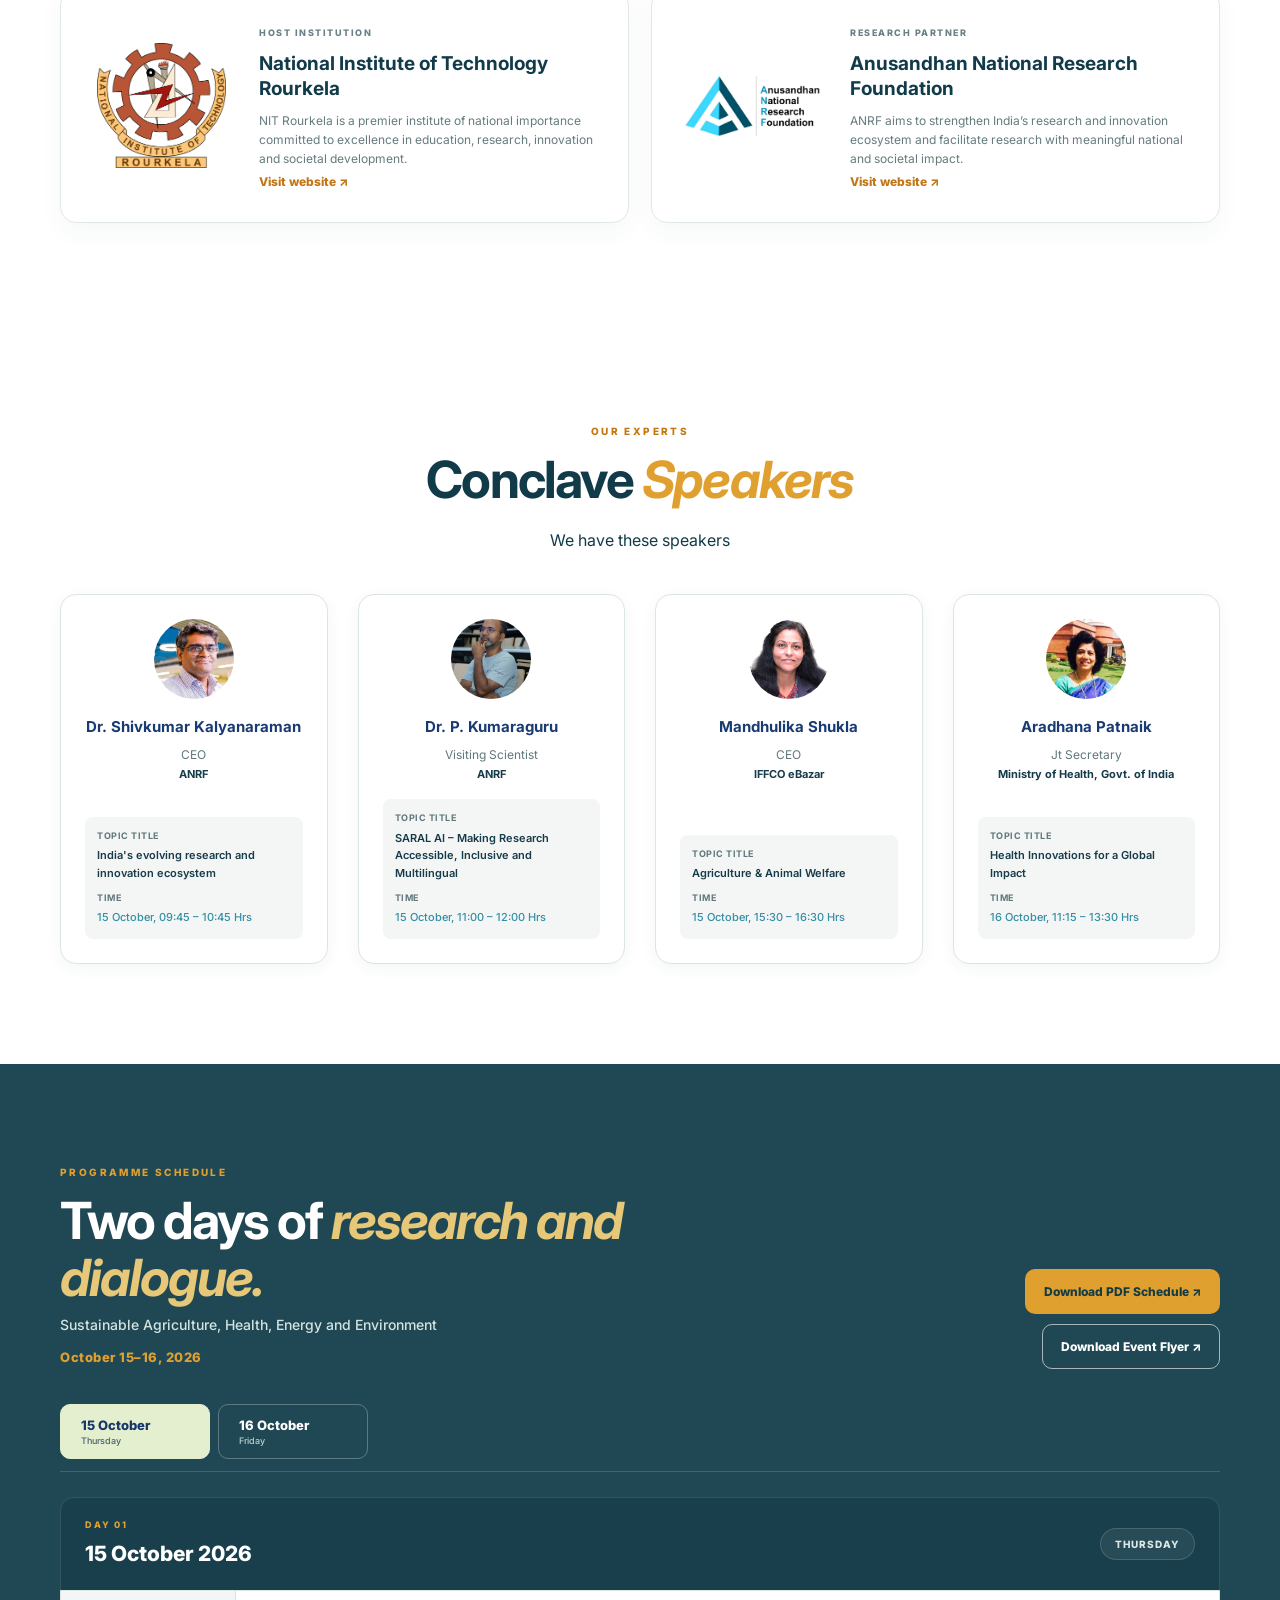
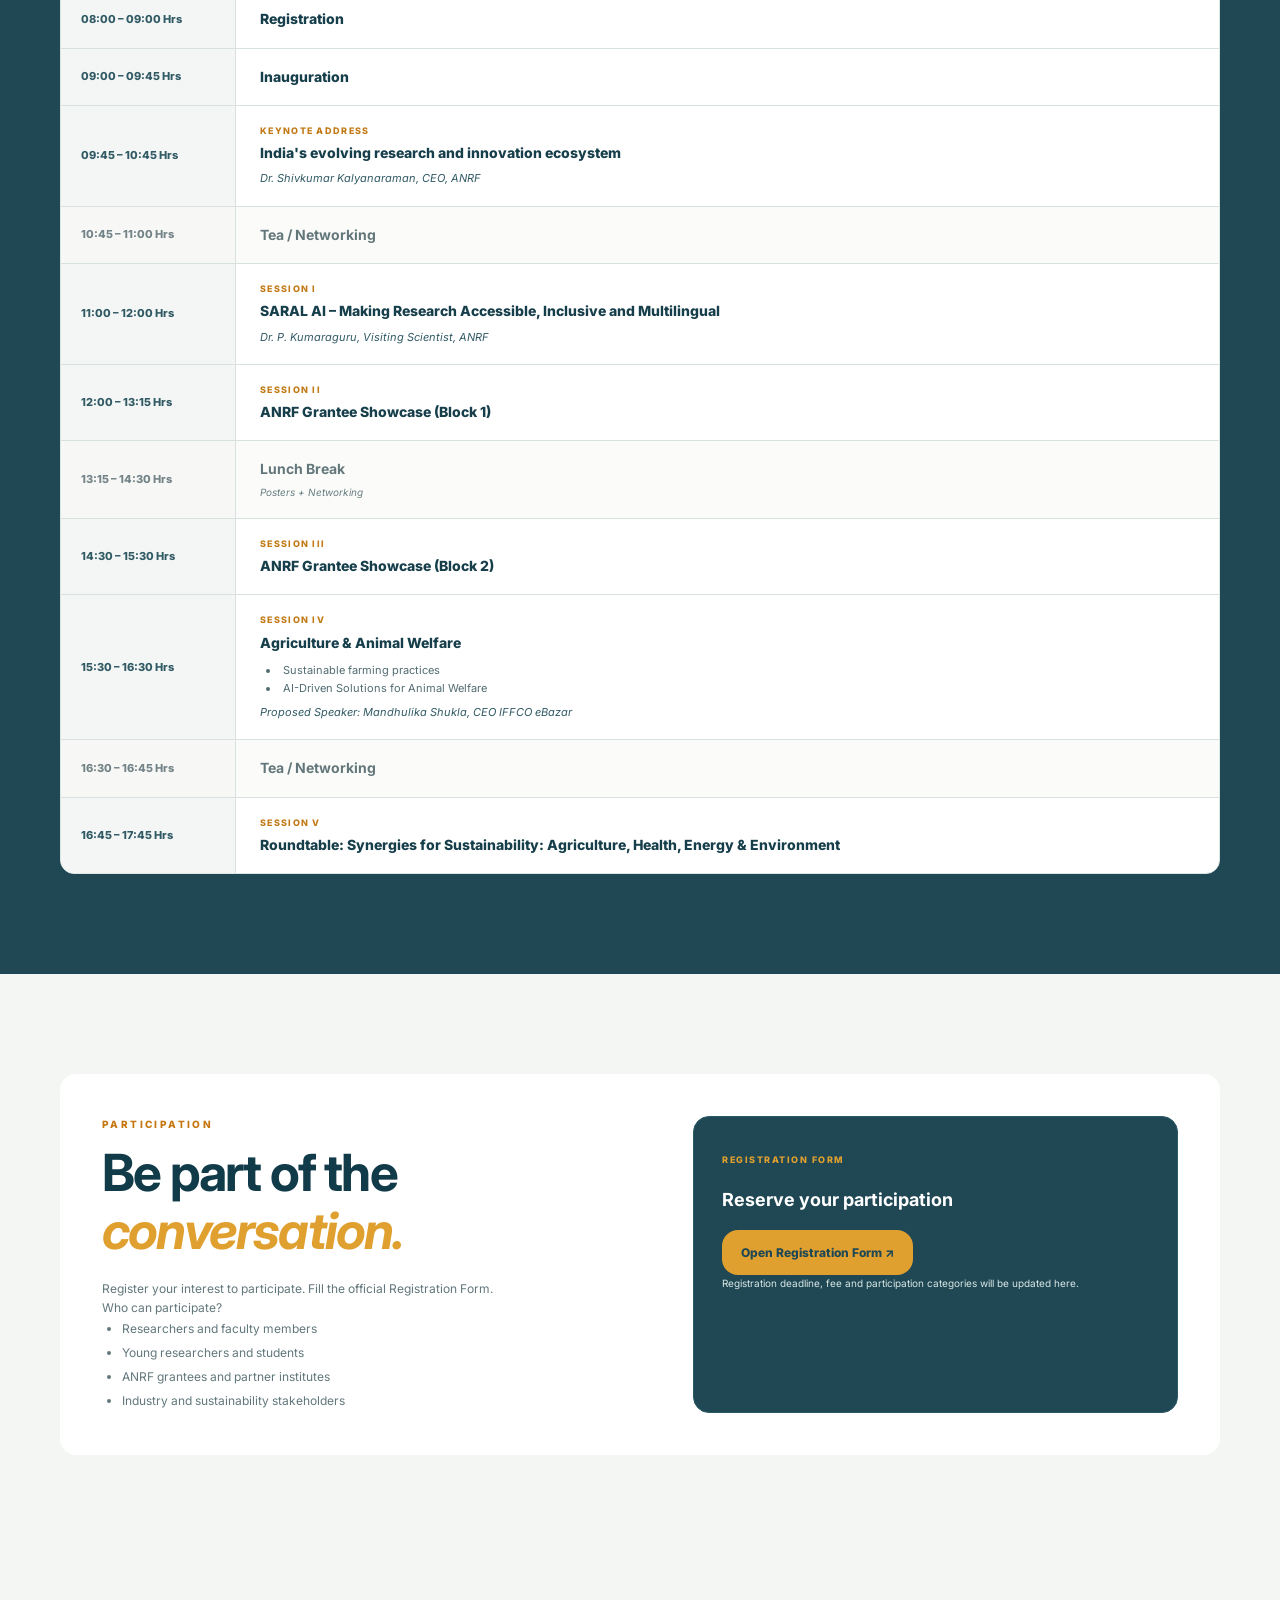
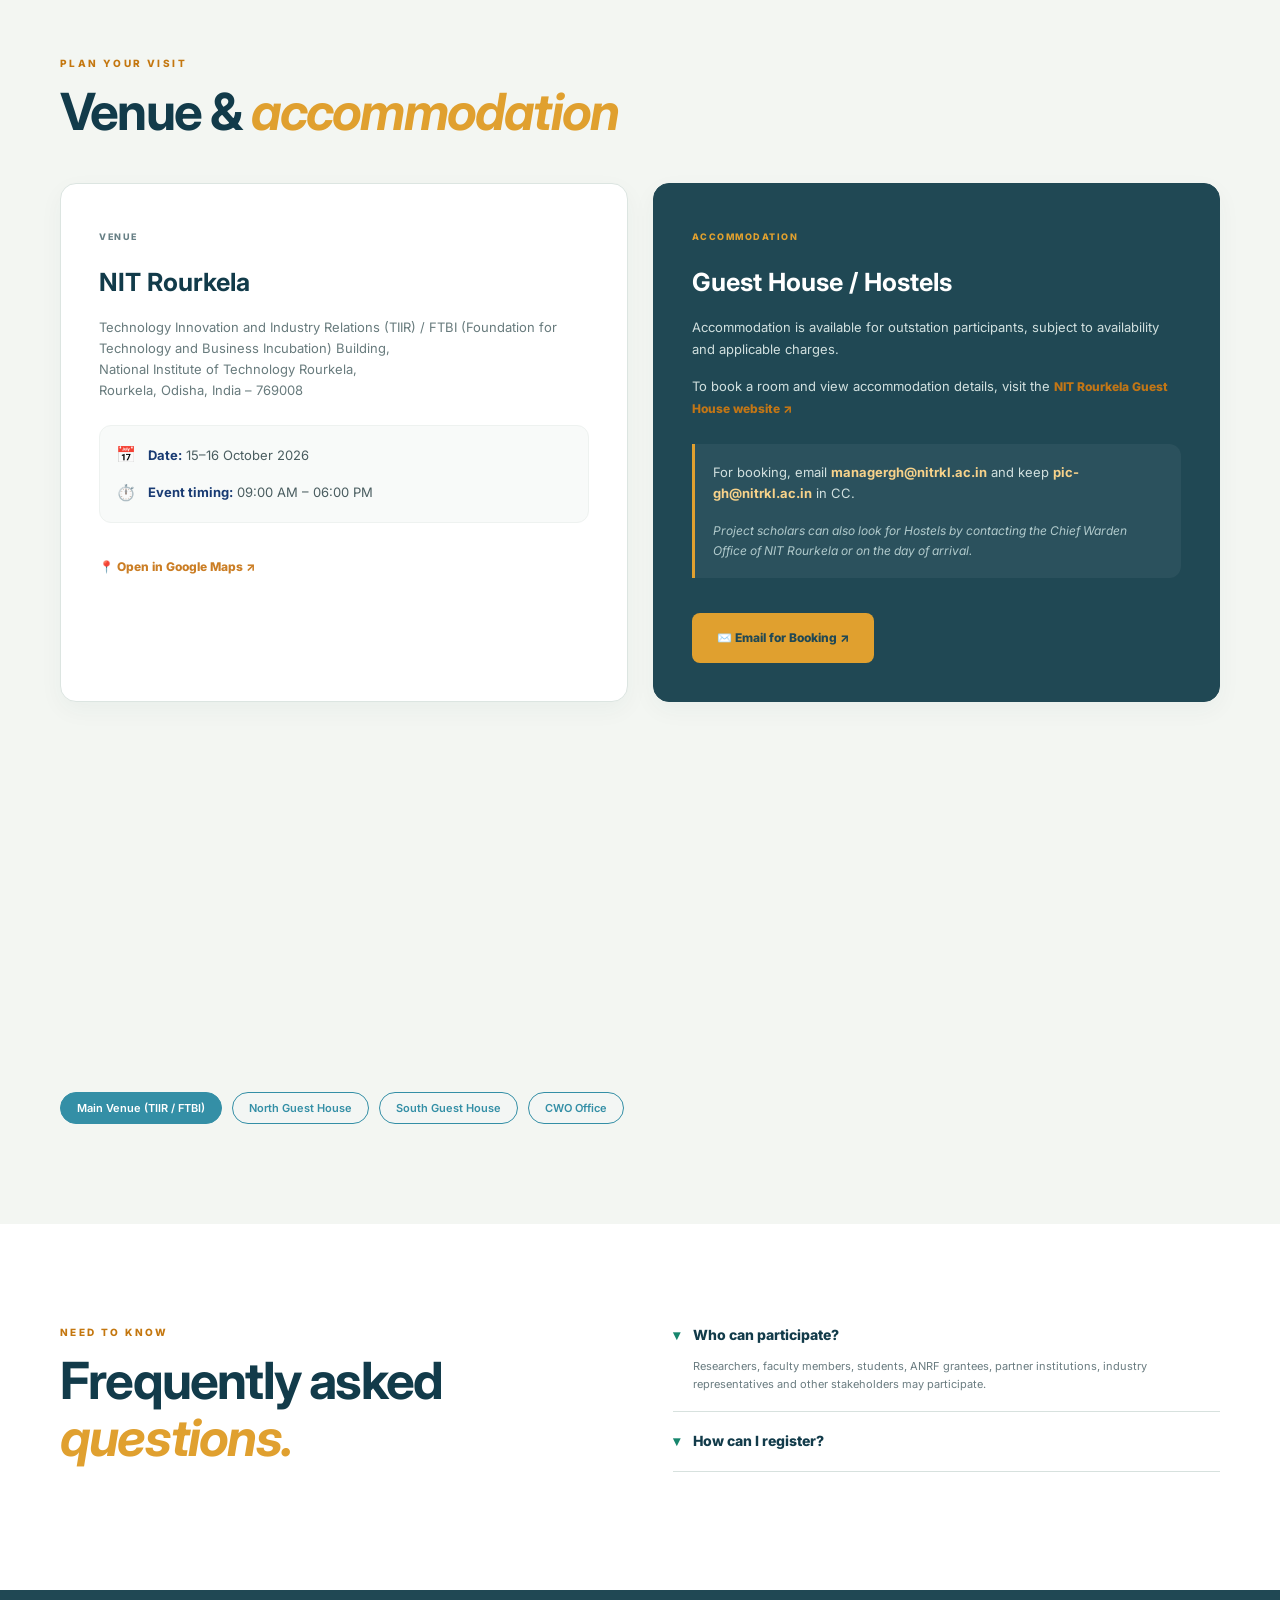
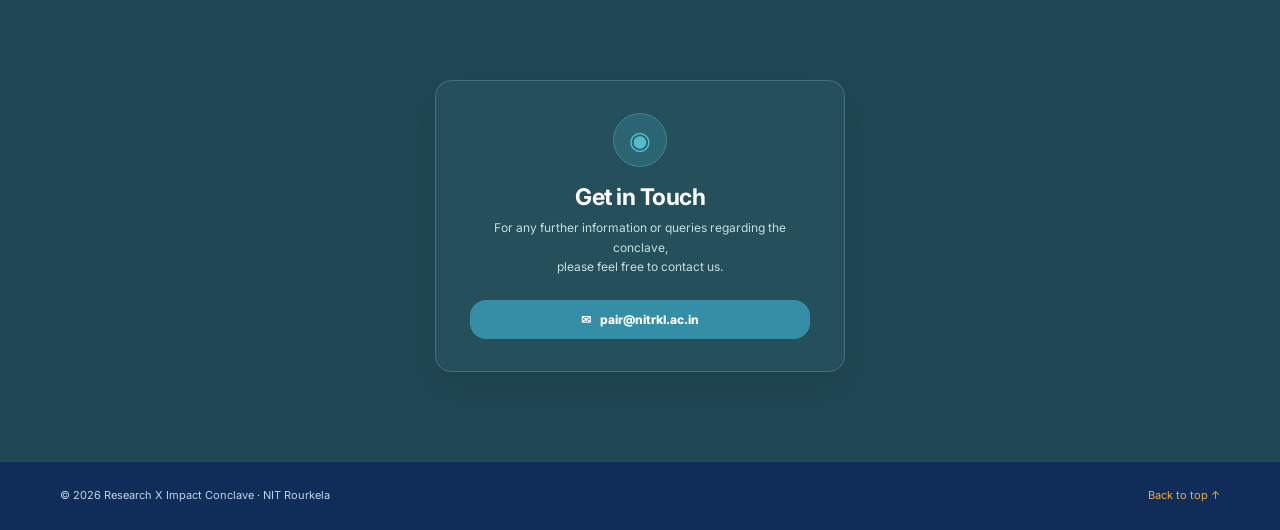
==== commit 4b552ab7: "conclave-site" ====
--- a/anrf_nit_conclave_2026_final/index.html
+++ b/anrf_nit_conclave_2026_final/index.html
@@ -183,25 +183,7 @@
                         alt="Research Impact Conclave 2026 poster"
                     >
 
-                    <details>
-                        <summary>Is accommodation provided for participants?</summary>
-                        <p>Accommodation is available for outstation participants at the Guest House/Hostels subject to availability. Please refer to the Accommodation section to view details and book your room.</p>
-                    </details>
-                    
-                    <details>
-                        <summary>Is there a registration fee?</summary>
-                        <p>Details regarding the registration fee and payment deadlines will be updated soon. Please keep an eye on the official website for announcements.</p>
-                    </details>
-                    
-                    <details>
-                        <summary>Will there be poster presentations?</summary>
-                        <p>Yes, there will be a PhD Poster Presentation and Awards session. Detailed guidelines and a poster template are available in the Best Poster Awards section.</p>
-                    </details>
-                    
-                    <details>
-                        <summary>How do I reach the venue?</summary>
-                        <p>NIT Rourkela is well connected by rail and road. The nearest railway station is Rourkela Junction, which is approximately 7 km from the campus.</p>
-                    </details>
+
                 </div>
 
             </div>
@@ -269,25 +251,7 @@
                     <span>PhD Poster Presentation and Awards</span>
                     <span>Roundtable</span>
 
-                    <details>
-                        <summary>Is accommodation provided for participants?</summary>
-                        <p>Accommodation is available for outstation participants at the Guest House/Hostels subject to availability. Please refer to the Accommodation section to view details and book your room.</p>
-                    </details>
-                    
-                    <details>
-                        <summary>Is there a registration fee?</summary>
-                        <p>Details regarding the registration fee and payment deadlines will be updated soon. Please keep an eye on the official website for announcements.</p>
-                    </details>
-                    
-                    <details>
-                        <summary>Will there be poster presentations?</summary>
-                        <p>Yes, there will be a PhD Poster Presentation and Awards session. Detailed guidelines and a poster template are available in the Best Poster Awards section.</p>
-                    </details>
-                    
-                    <details>
-                        <summary>How do I reach the venue?</summary>
-                        <p>NIT Rourkela is well connected by rail and road. The nearest railway station is Rourkela Junction, which is approximately 7 km from the campus.</p>
-                    </details>
+
                 </div>
 
             </div>
@@ -338,25 +302,7 @@
                     </small>
 
 
-                    <details>
-                        <summary>Is accommodation provided for participants?</summary>
-                        <p>Accommodation is available for outstation participants at the Guest House/Hostels subject to availability. Please refer to the Accommodation section to view details and book your room.</p>
-                    </details>
-                    
-                    <details>
-                        <summary>Is there a registration fee?</summary>
-                        <p>Details regarding the registration fee and payment deadlines will be updated soon. Please keep an eye on the official website for announcements.</p>
-                    </details>
-                    
-                    <details>
-                        <summary>Will there be poster presentations?</summary>
-                        <p>Yes, there will be a PhD Poster Presentation and Awards session. Detailed guidelines and a poster template are available in the Best Poster Awards section.</p>
-                    </details>
-                    
-                    <details>
-                        <summary>How do I reach the venue?</summary>
-                        <p>NIT Rourkela is well connected by rail and road. The nearest railway station is Rourkela Junction, which is approximately 7 km from the campus.</p>
-                    </details>
+
                 </div>
 
             </div>
@@ -559,25 +505,7 @@
                     </article>
 
 
-                    <details>
-                        <summary>Is accommodation provided for participants?</summary>
-                        <p>Accommodation is available for outstation participants at the Guest House/Hostels subject to availability. Please refer to the Accommodation section to view details and book your room.</p>
-                    </details>
-                    
-                    <details>
-                        <summary>Is there a registration fee?</summary>
-                        <p>Details regarding the registration fee and payment deadlines will be updated soon. Please keep an eye on the official website for announcements.</p>
-                    </details>
-                    
-                    <details>
-                        <summary>Will there be poster presentations?</summary>
-                        <p>Yes, there will be a PhD Poster Presentation and Awards session. Detailed guidelines and a poster template are available in the Best Poster Awards section.</p>
-                    </details>
-                    
-                    <details>
-                        <summary>How do I reach the venue?</summary>
-                        <p>NIT Rourkela is well connected by rail and road. The nearest railway station is Rourkela Junction, which is approximately 7 km from the campus.</p>
-                    </details>
+
                 </div>
 
             </div>
@@ -1087,25 +1015,7 @@
                     </div>
 
 
-                    <details>
-                        <summary>Is accommodation provided for participants?</summary>
-                        <p>Accommodation is available for outstation participants at the Guest House/Hostels subject to availability. Please refer to the Accommodation section to view details and book your room.</p>
-                    </details>
-                    
-                    <details>
-                        <summary>Is there a registration fee?</summary>
-                        <p>Details regarding the registration fee and payment deadlines will be updated soon. Please keep an eye on the official website for announcements.</p>
-                    </details>
-                    
-                    <details>
-                        <summary>Will there be poster presentations?</summary>
-                        <p>Yes, there will be a PhD Poster Presentation and Awards session. Detailed guidelines and a poster template are available in the Best Poster Awards section.</p>
-                    </details>
-                    
-                    <details>
-                        <summary>How do I reach the venue?</summary>
-                        <p>NIT Rourkela is well connected by rail and road. The nearest railway station is Rourkela Junction, which is approximately 7 km from the campus.</p>
-                    </details>
+
                 </div>
 
             </div>
@@ -1327,25 +1237,7 @@
                     </div>
 
 
-                    <details>
-                        <summary>Is accommodation provided for participants?</summary>
-                        <p>Accommodation is available for outstation participants at the Guest House/Hostels subject to availability. Please refer to the Accommodation section to view details and book your room.</p>
-                    </details>
-                    
-                    <details>
-                        <summary>Is there a registration fee?</summary>
-                        <p>Details regarding the registration fee and payment deadlines will be updated soon. Please keep an eye on the official website for announcements.</p>
-                    </details>
-                    
-                    <details>
-                        <summary>Will there be poster presentations?</summary>
-                        <p>Yes, there will be a PhD Poster Presentation and Awards session. Detailed guidelines and a poster template are available in the Best Poster Awards section.</p>
-                    </details>
-                    
-                    <details>
-                        <summary>How do I reach the venue?</summary>
-                        <p>NIT Rourkela is well connected by rail and road. The nearest railway station is Rourkela Junction, which is approximately 7 km from the campus.</p>
-                    </details>
+
                 </div>
 
             </div>
@@ -1418,25 +1310,7 @@
                     </p>
 
 
-                    <details>
-                        <summary>Is accommodation provided for participants?</summary>
-                        <p>Accommodation is available for outstation participants at the Guest House/Hostels subject to availability. Please refer to the Accommodation section to view details and book your room.</p>
-                    </details>
-                    
-                    <details>
-                        <summary>Is there a registration fee?</summary>
-                        <p>Details regarding the registration fee and payment deadlines will be updated soon. Please keep an eye on the official website for announcements.</p>
-                    </details>
-                    
-                    <details>
-                        <summary>Will there be poster presentations?</summary>
-                        <p>Yes, there will be a PhD Poster Presentation and Awards session. Detailed guidelines and a poster template are available in the Best Poster Awards section.</p>
-                    </details>
-                    
-                    <details>
-                        <summary>How do I reach the venue?</summary>
-                        <p>NIT Rourkela is well connected by rail and road. The nearest railway station is Rourkela Junction, which is approximately 7 km from the campus.</p>
-                    </details>
+
                 </div>
 
             </div>
@@ -1563,25 +1437,7 @@
                     <button class="map-btn" data-q="South Guest House NIT Rourkela">South Guest House</button>
                     <button class="map-btn" data-q="Chief Warden Office NIT Rourkela">CWO Office</button>
 
-                    <details>
-                        <summary>Is accommodation provided for participants?</summary>
-                        <p>Accommodation is available for outstation participants at the Guest House/Hostels subject to availability. Please refer to the Accommodation section to view details and book your room.</p>
-                    </details>
-                    
-                    <details>
-                        <summary>Is there a registration fee?</summary>
-                        <p>Details regarding the registration fee and payment deadlines will be updated soon. Please keep an eye on the official website for announcements.</p>
-                    </details>
-                    
-                    <details>
-                        <summary>Will there be poster presentations?</summary>
-                        <p>Yes, there will be a PhD Poster Presentation and Awards session. Detailed guidelines and a poster template are available in the Best Poster Awards section.</p>
-                    </details>
-                    
-                    <details>
-                        <summary>How do I reach the venue?</summary>
-                        <p>NIT Rourkela is well connected by rail and road. The nearest railway station is Rourkela Junction, which is approximately 7 km from the campus.</p>
-                    </details>
+
                 </div>
 
             </div>
@@ -1639,25 +1495,7 @@
 
                     </details>
 
-                    <details>
-                        <summary>Is accommodation provided for participants?</summary>
-                        <p>Accommodation is available for outstation participants at the Guest House/Hostels subject to availability. Please refer to the Accommodation section to view details and book your room.</p>
-                    </details>
-                    
-                    <details>
-                        <summary>Is there a registration fee?</summary>
-                        <p>Details regarding the registration fee and payment deadlines will be updated soon. Please keep an eye on the official website for announcements.</p>
-                    </details>
-                    
-                    <details>
-                        <summary>Will there be poster presentations?</summary>
-                        <p>Yes, there will be a PhD Poster Presentation and Awards session. Detailed guidelines and a poster template are available in the Best Poster Awards section.</p>
-                    </details>
-                    
-                    <details>
-                        <summary>How do I reach the venue?</summary>
-                        <p>NIT Rourkela is well connected by rail and road. The nearest railway station is Rourkela Junction, which is approximately 7 km from the campus.</p>
-                    </details>
+
                 </div>
 
             </div>
@@ -1699,25 +1537,7 @@
                     </div>
 
 
-                    <details>
-                        <summary>Is accommodation provided for participants?</summary>
-                        <p>Accommodation is available for outstation participants at the Guest House/Hostels subject to availability. Please refer to the Accommodation section to view details and book your room.</p>
-                    </details>
-                    
-                    <details>
-                        <summary>Is there a registration fee?</summary>
-                        <p>Details regarding the registration fee and payment deadlines will be updated soon. Please keep an eye on the official website for announcements.</p>
-                    </details>
-                    
-                    <details>
-                        <summary>Will there be poster presentations?</summary>
-                        <p>Yes, there will be a PhD Poster Presentation and Awards session. Detailed guidelines and a poster template are available in the Best Poster Awards section.</p>
-                    </details>
-                    
-                    <details>
-                        <summary>How do I reach the venue?</summary>
-                        <p>NIT Rourkela is well connected by rail and road. The nearest railway station is Rourkela Junction, which is approximately 7 km from the campus.</p>
-                    </details>
+
                 </div>
 
             </div>
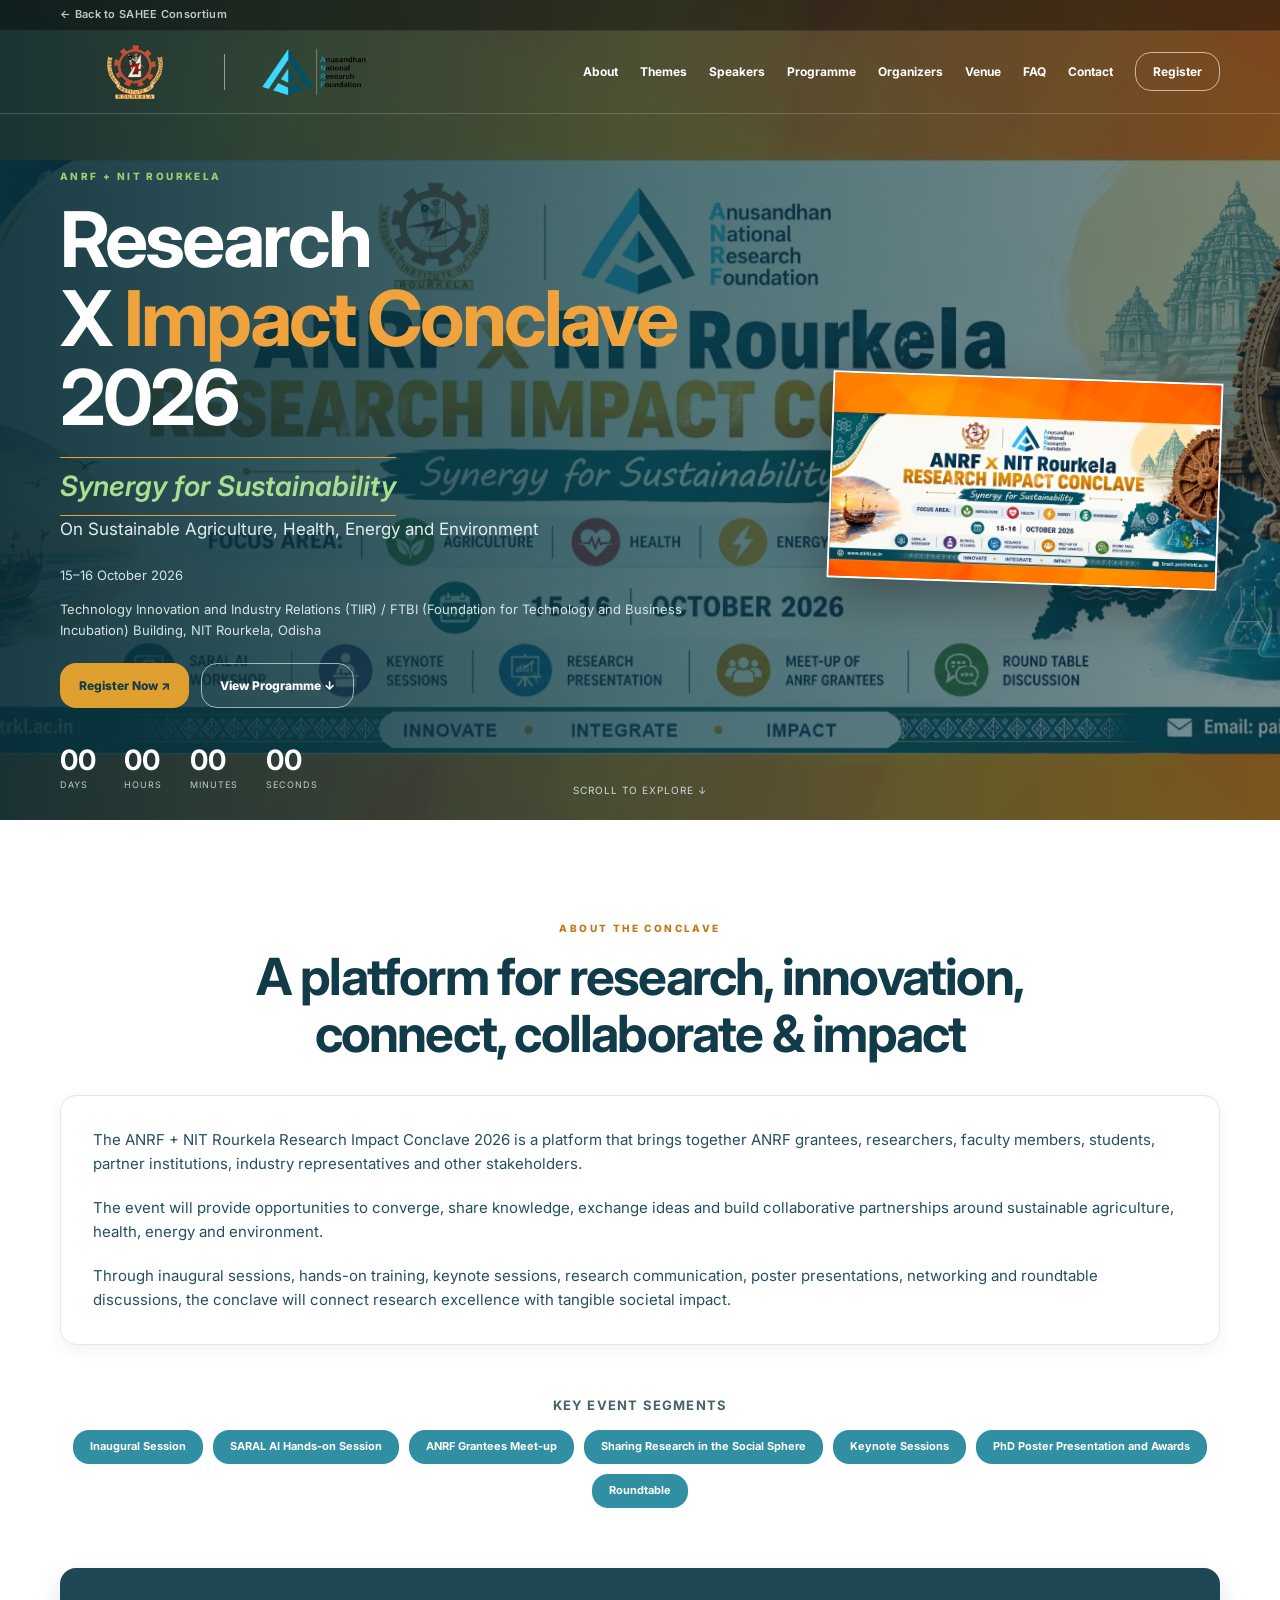
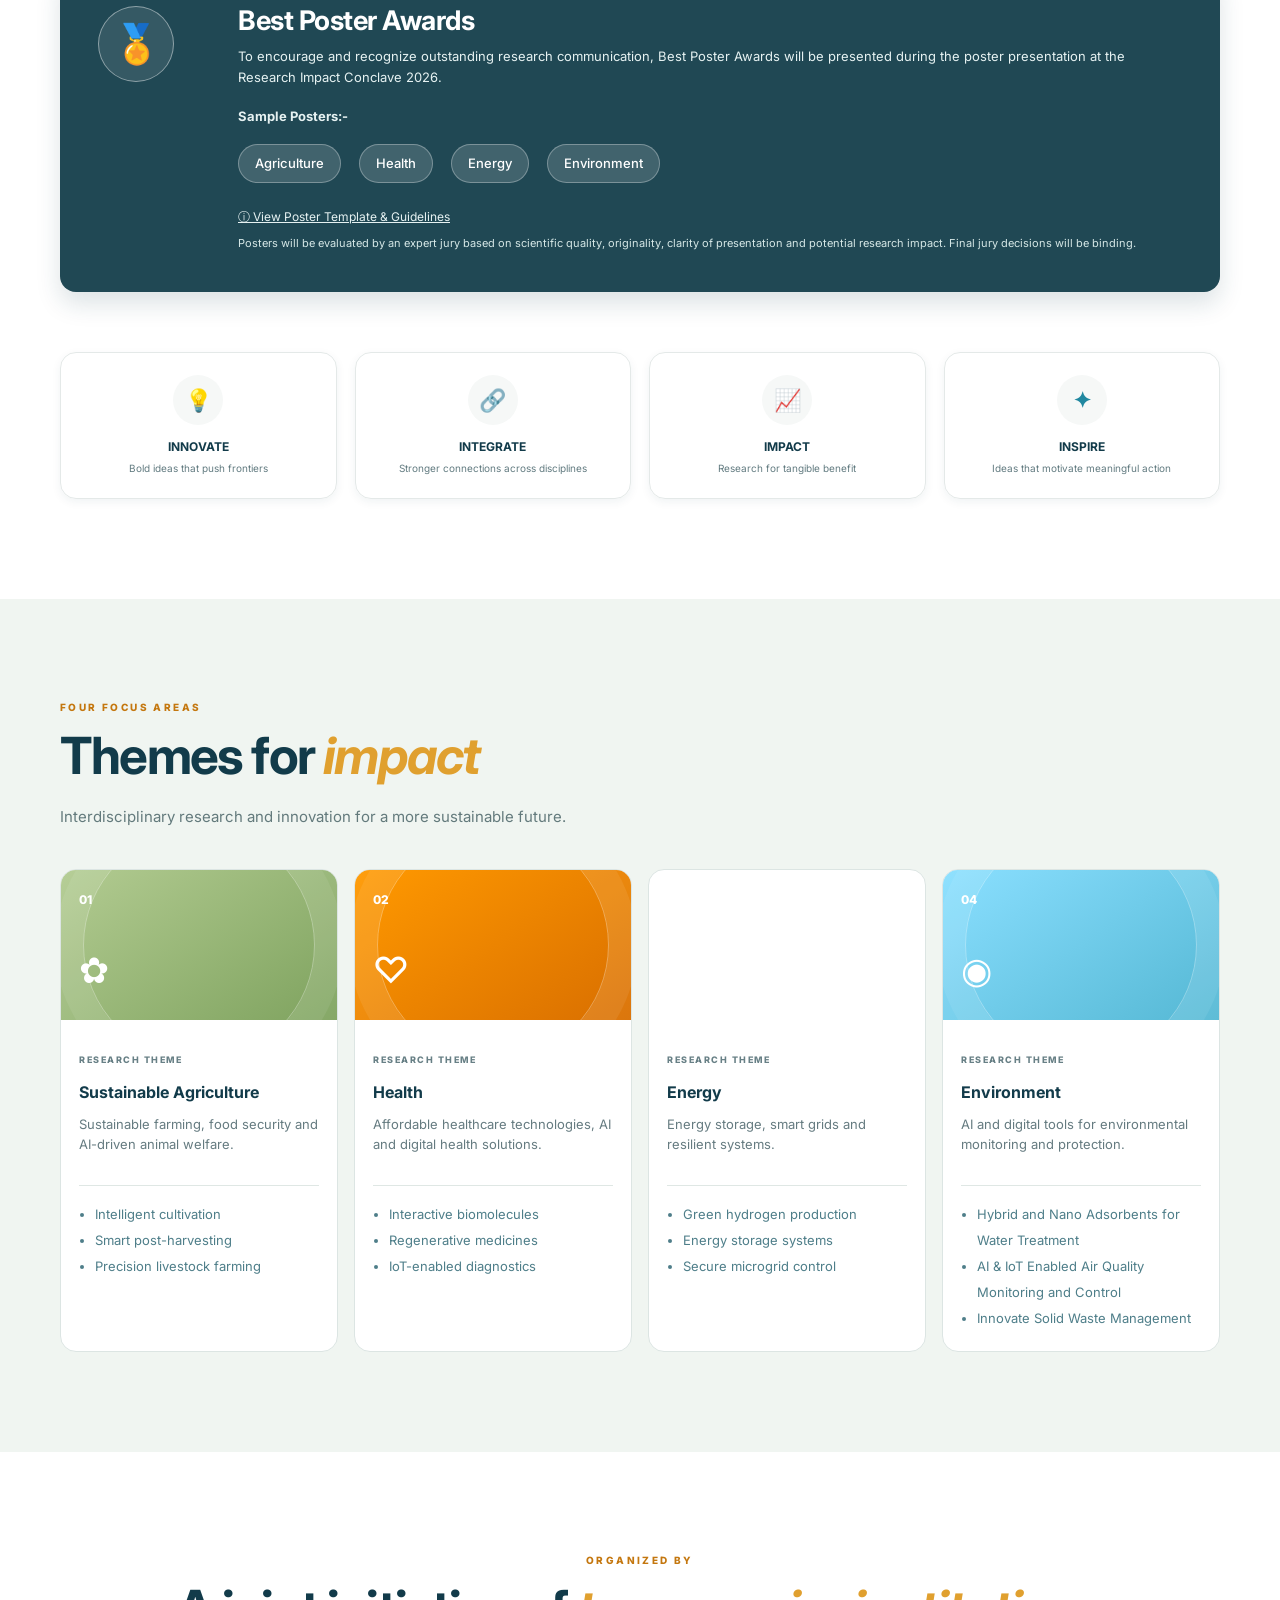
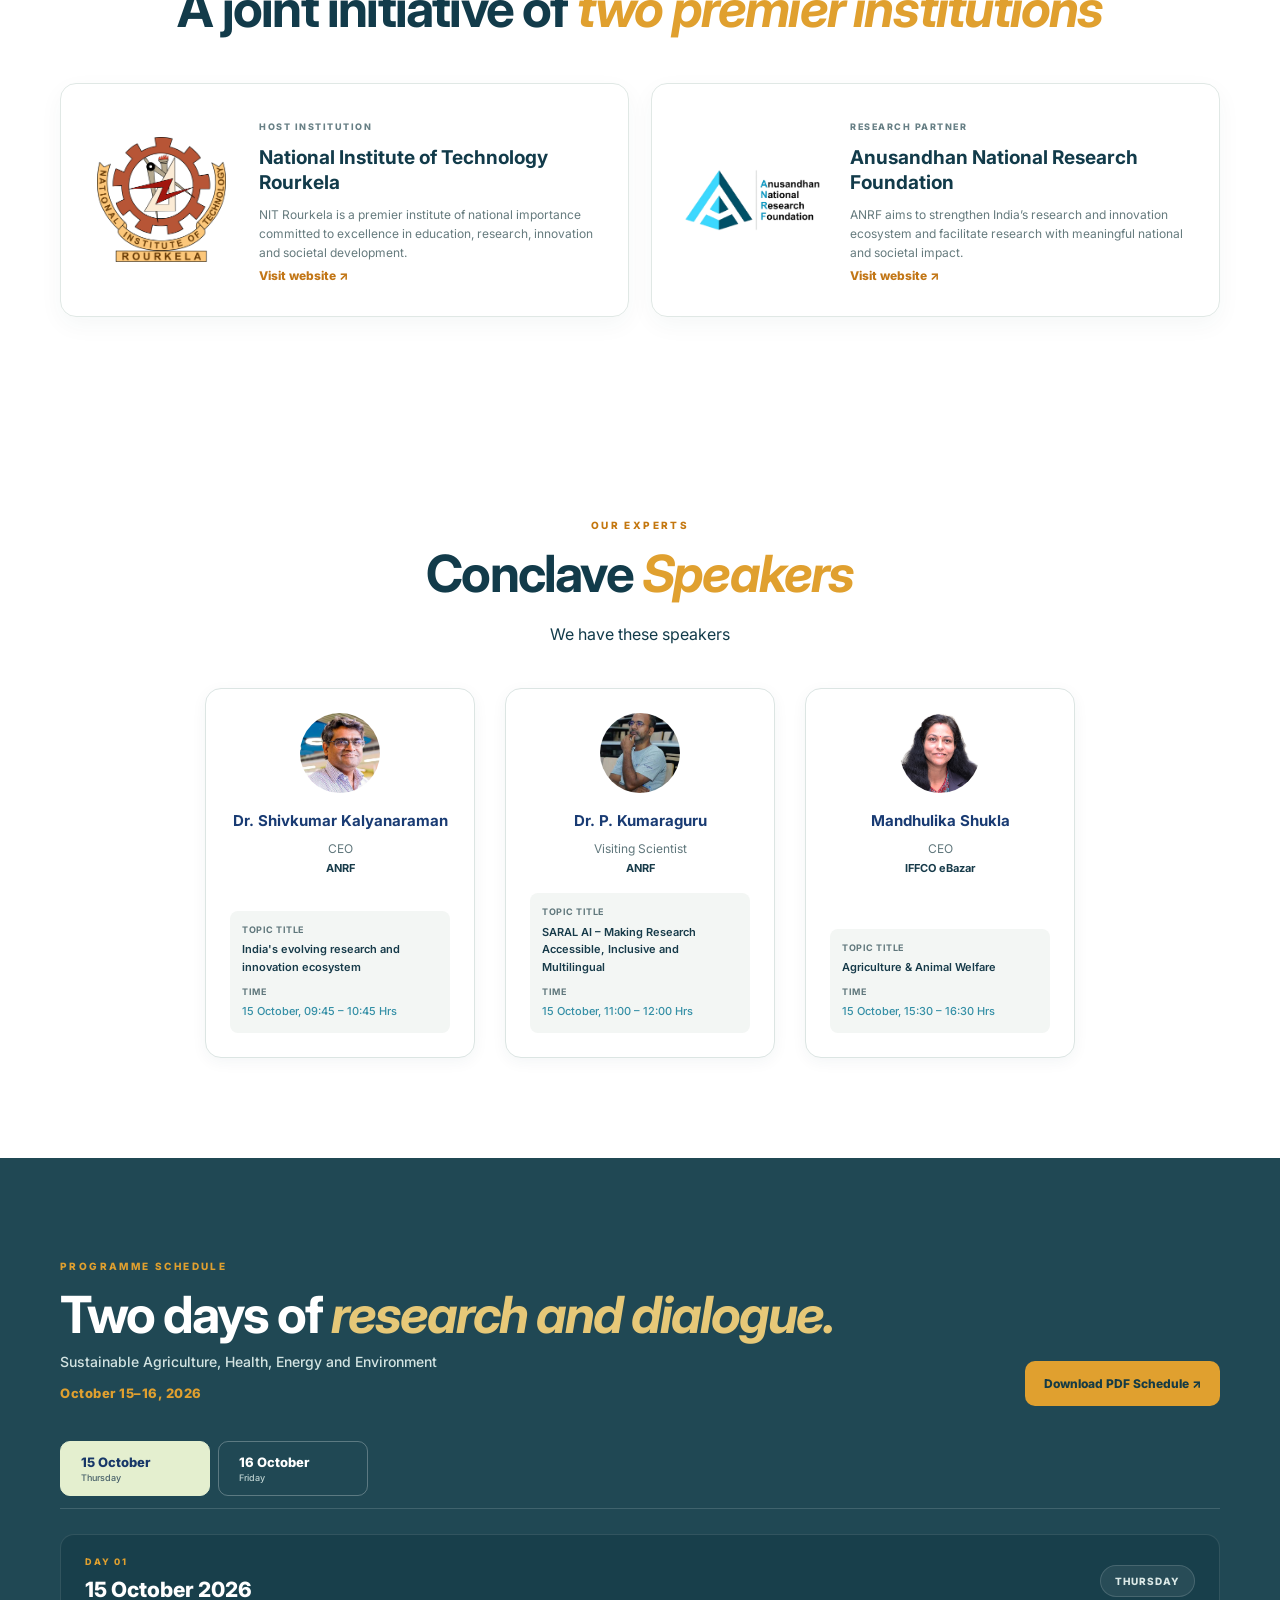
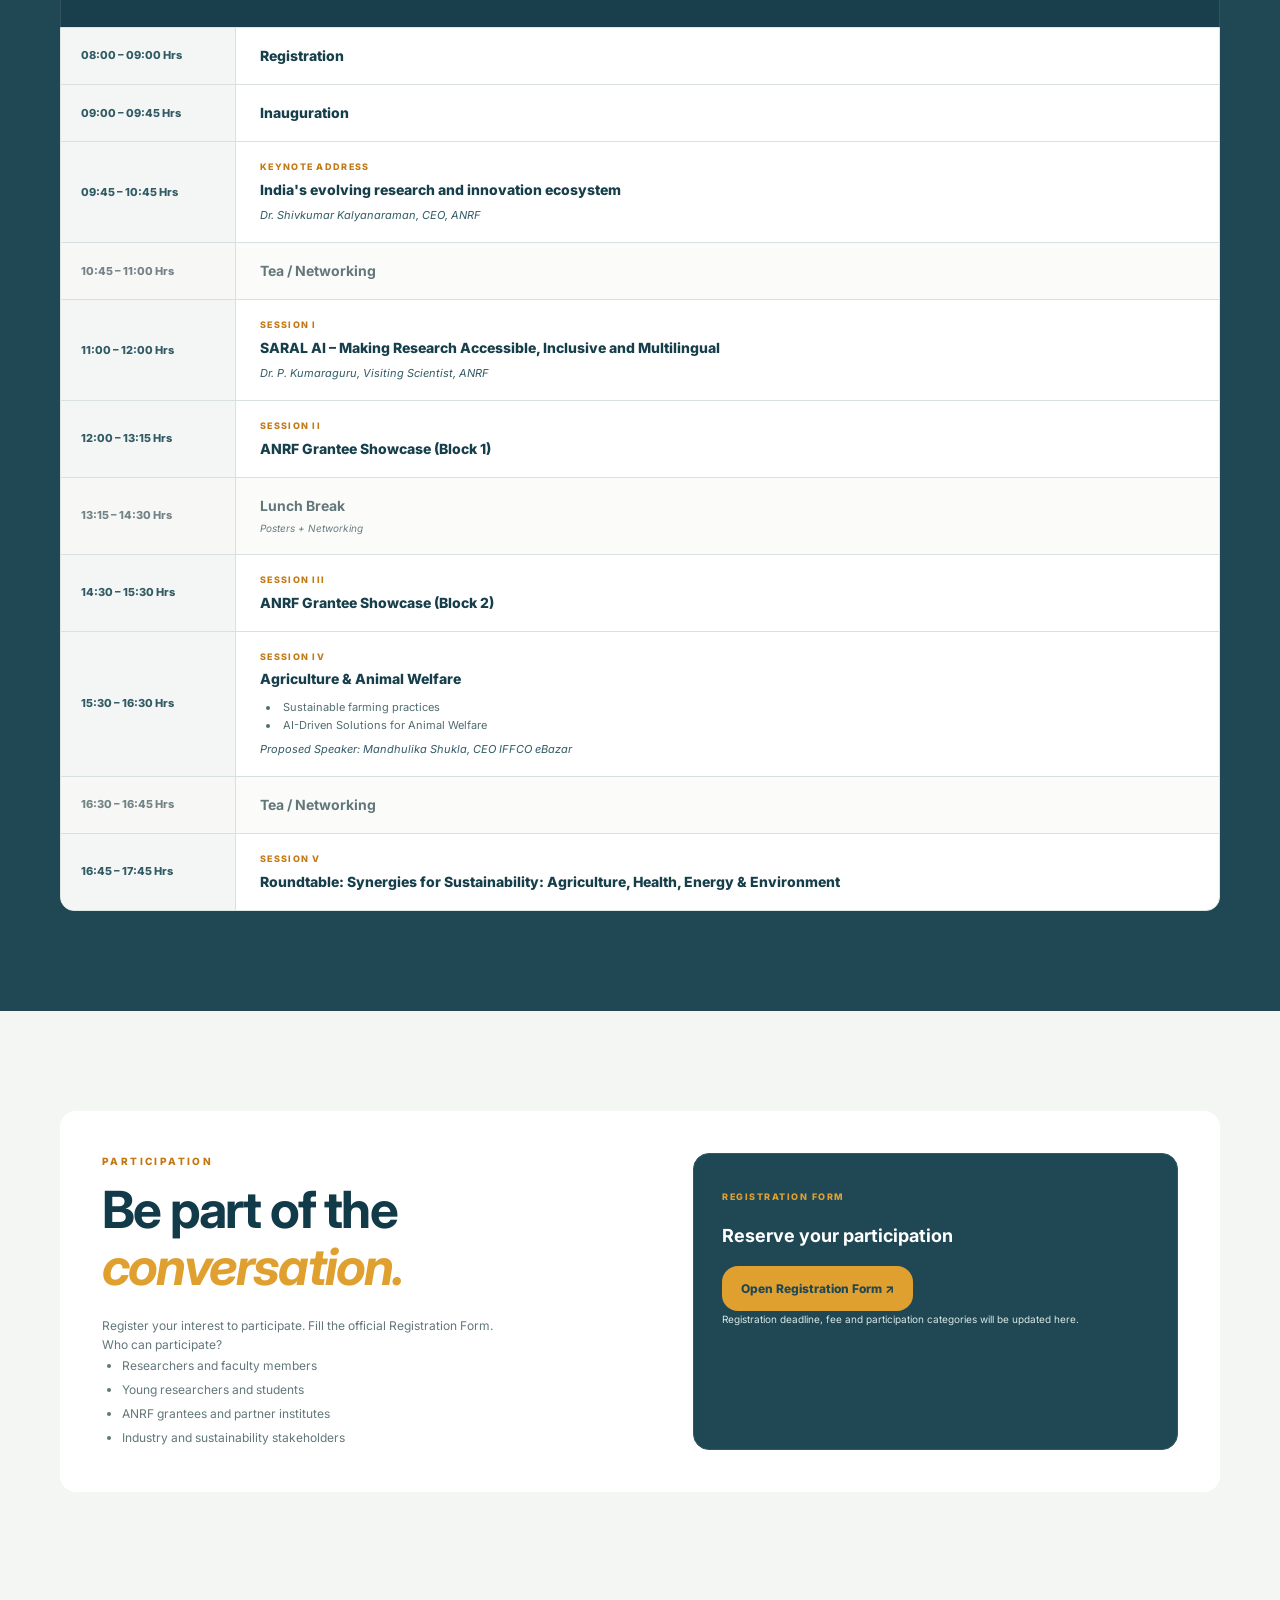
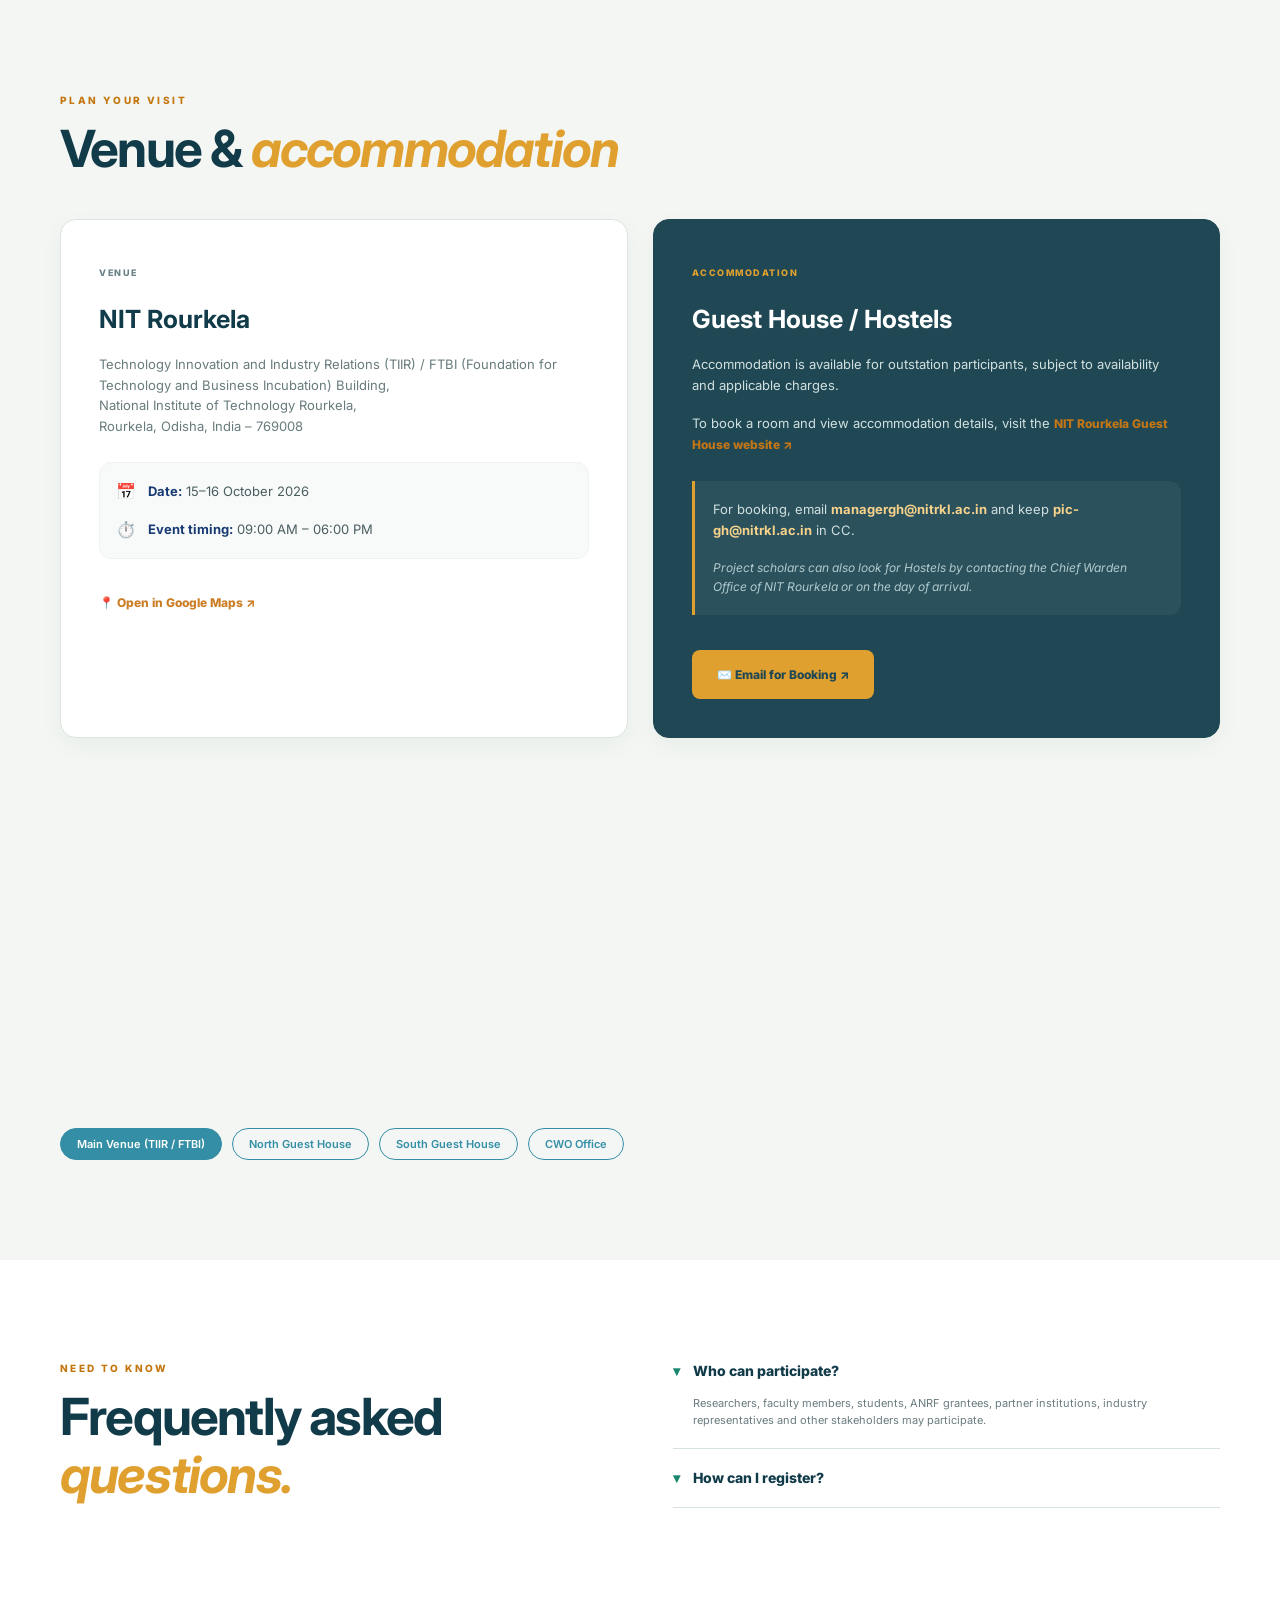
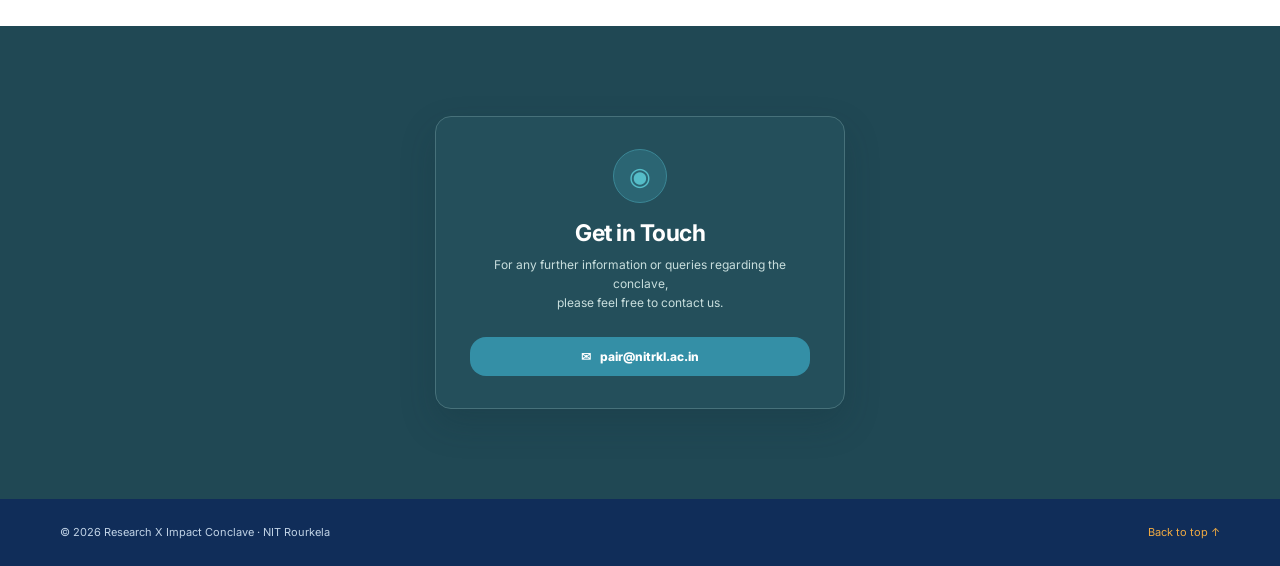
==== commit 53a556ea: "spoke-PIs" ====
--- a/anrf_nit_conclave_2026_final/index.html
+++ b/anrf_nit_conclave_2026_final/index.html
@@ -495,9 +495,9 @@
                             <hr>
 
                             <ul>
-                                <li>Water management</li>
-                                <li>Air quality management</li>
-                                <li>Solid waste management</li>
+                                <li>Hybrid and Nano Adsorbents for Water Treatment</li>
+                                <li>AI & IoT Enabled Air Quality Monitoring and Control</li>
+                                <li>Innovate Solid Waste Management</li>
                             </ul>
 
                         </div>
@@ -657,19 +657,6 @@
                     </div>
                 </article>
 
-                <article class="speaker-card">
-                    <img src="assets/aradhana.jpg" alt="Aradhana Patnaik" class="avatar">
-                    <h3>Aradhana Patnaik</h3>
-                    <div class="designation">Jt Secretary</div>
-                    <div class="organization">Ministry of Health, Govt. of India</div>
-                    <div class="topic-info">
-                        <strong>Topic Title</strong>
-                        <div class="topic-title">Health Innovations for a Global Impact</div>
-                        <strong>Time</strong>
-                        <div class="time">16 October, 11:15 – 13:30 Hrs</div>
-                    </div>
-                </article>
-
             </div>
         </section>
 
@@ -709,15 +696,6 @@
                     class="button gold"
                 >
                     Download PDF Schedule ↗
-                </a>
-
-                <a
-                    href="assets/event-flyer.pdf"
-                    target="_blank"
-                    rel="noopener noreferrer"
-                    class="button outline"
-                >
-                    Download Event Flyer ↗
                 </a>
 
             </div>
--- a/anrf_nit_conclave_2026_final/style.css
+++ b/anrf_nit_conclave_2026_final/style.css
@@ -379,7 +379,7 @@
 
     z-index: 1;
 
-    padding-top: 75px;
+    padding-top: 140px;
 
     display: grid;
 
@@ -1000,23 +1000,13 @@
 
 
 .section-top {
-    display: flex;
-
-    justify-content: space-between;
-    align-items: end;
-
-    gap: 30px;
-
     margin-bottom: 40px;
 }
 
-
 .section-top p {
-    max-width: 330px;
-
     color: #637a7c;
-
-    font-size: 13px;
+    font-size: 15px;
+    margin-top: 10px;
 }
 
 
@@ -1147,12 +1137,10 @@
 
 .theme-card p {
     min-height: 55px;
-
     margin: 0;
-
     color: #657b80;
-
-    font-size: 11px;
+    font-size: 13px;
+    line-height: 1.5;
 }
 
 
@@ -1172,7 +1160,7 @@
 
     color: #4e7e89;
 
-    font-size: 10px;
+    font-size: 13px;
 
     line-height: 2;
 }
@@ -2297,8 +2285,9 @@
    ========================================================= */
 
 .speaker-grid {
-    display: grid;
-    grid-template-columns: repeat(4, 1fr);
+    display: flex;
+    flex-wrap: wrap;
+    justify-content: center;
     gap: 30px;
     margin-top: 40px;
 }
@@ -2312,6 +2301,8 @@
     box-shadow: 0 4px 15px rgba(23, 61, 72, 0.05);
     display: flex;
     flex-direction: column;
+    flex: 1 1 250px;
+    max-width: 270px;
 }
 
 .speaker-card .avatar {
@@ -2414,8 +2405,8 @@
    ========================================================= */
 
 @media (max-width: 900px) {
-    .speaker-grid {
-        grid-template-columns: repeat(2, 1fr);
+    .speaker-card {
+        max-width: calc(50% - 15px);
     }
 
 
@@ -2512,8 +2503,8 @@
    ========================================================= */
 
 @media (max-width: 700px) {
-    .speaker-grid {
-        grid-template-columns: 1fr;
+    .speaker-card {
+        max-width: 100%;
     }
 
 
@@ -2593,7 +2584,7 @@
     .hero-grid {
         grid-template-columns: 1fr;
 
-        padding-top: 100px;
+        padding-top: 120px;
     }
     .hero-badge {
         font-size: 13px;
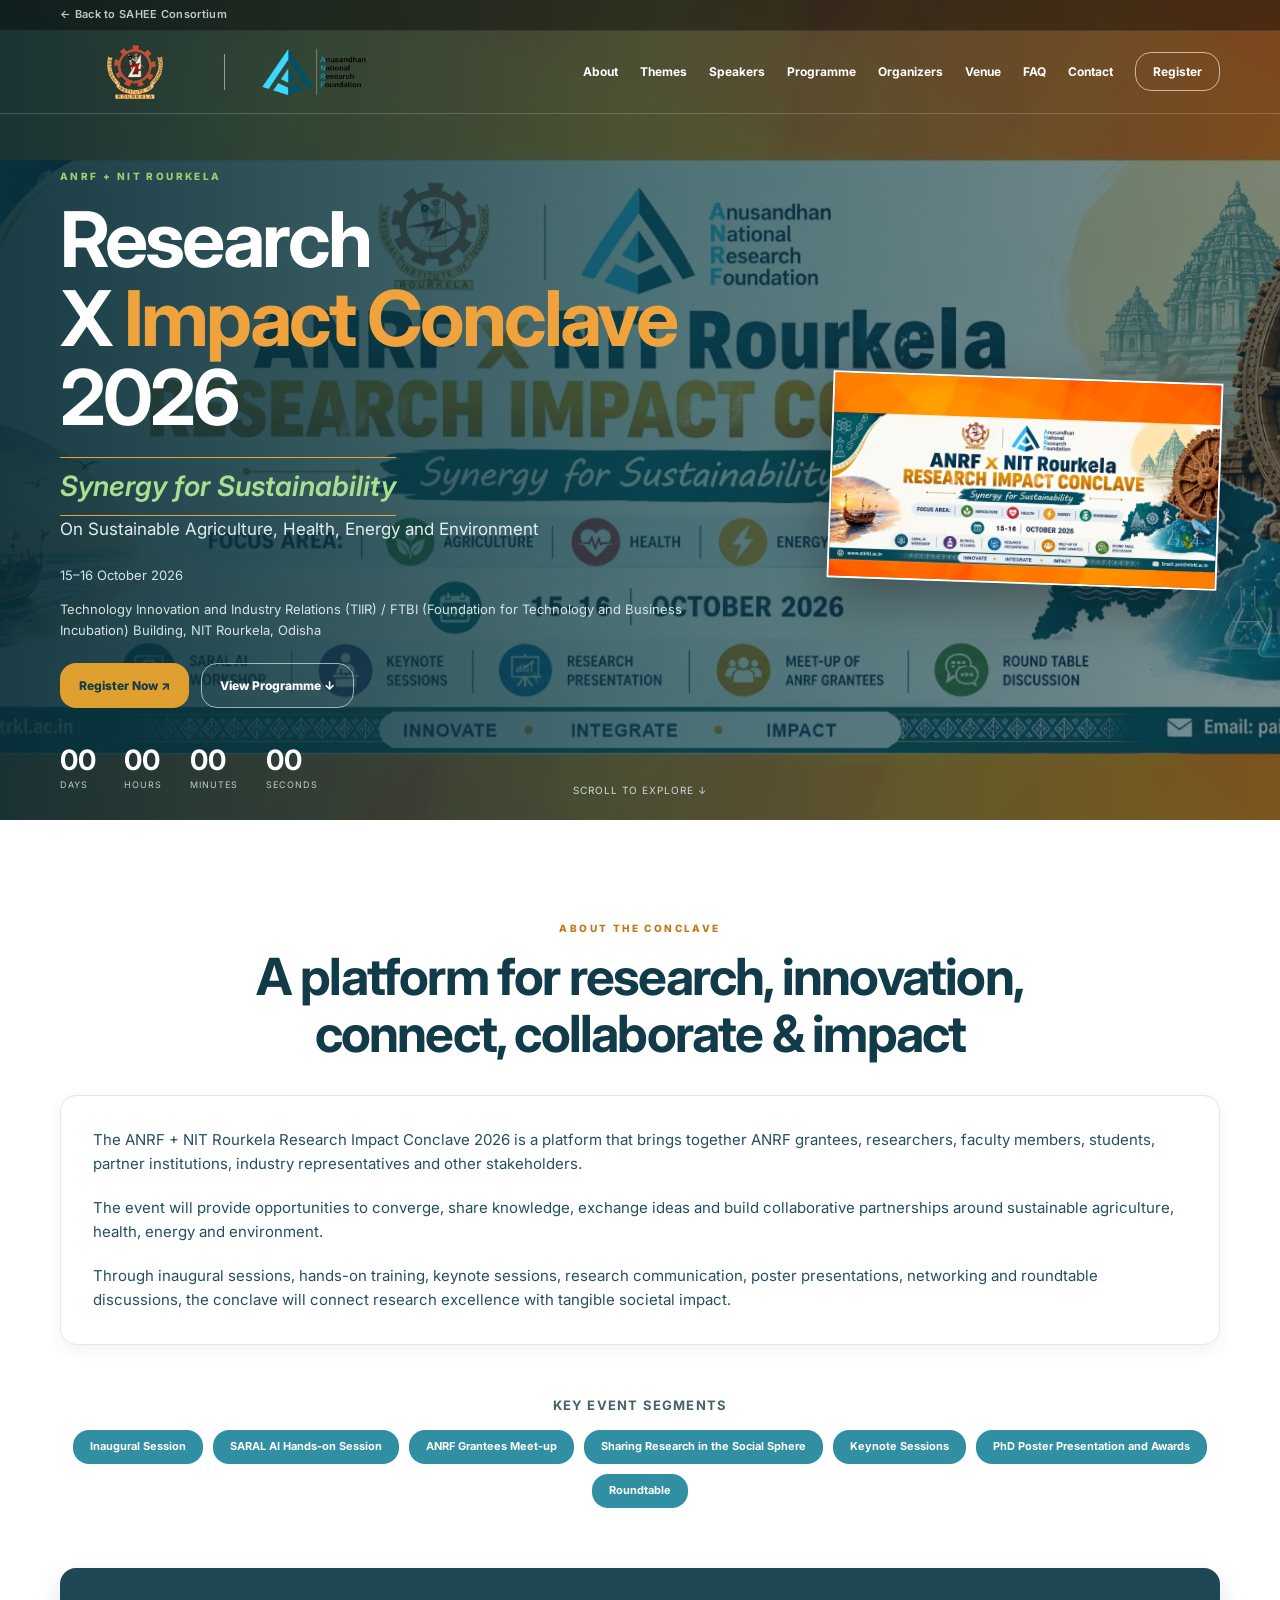
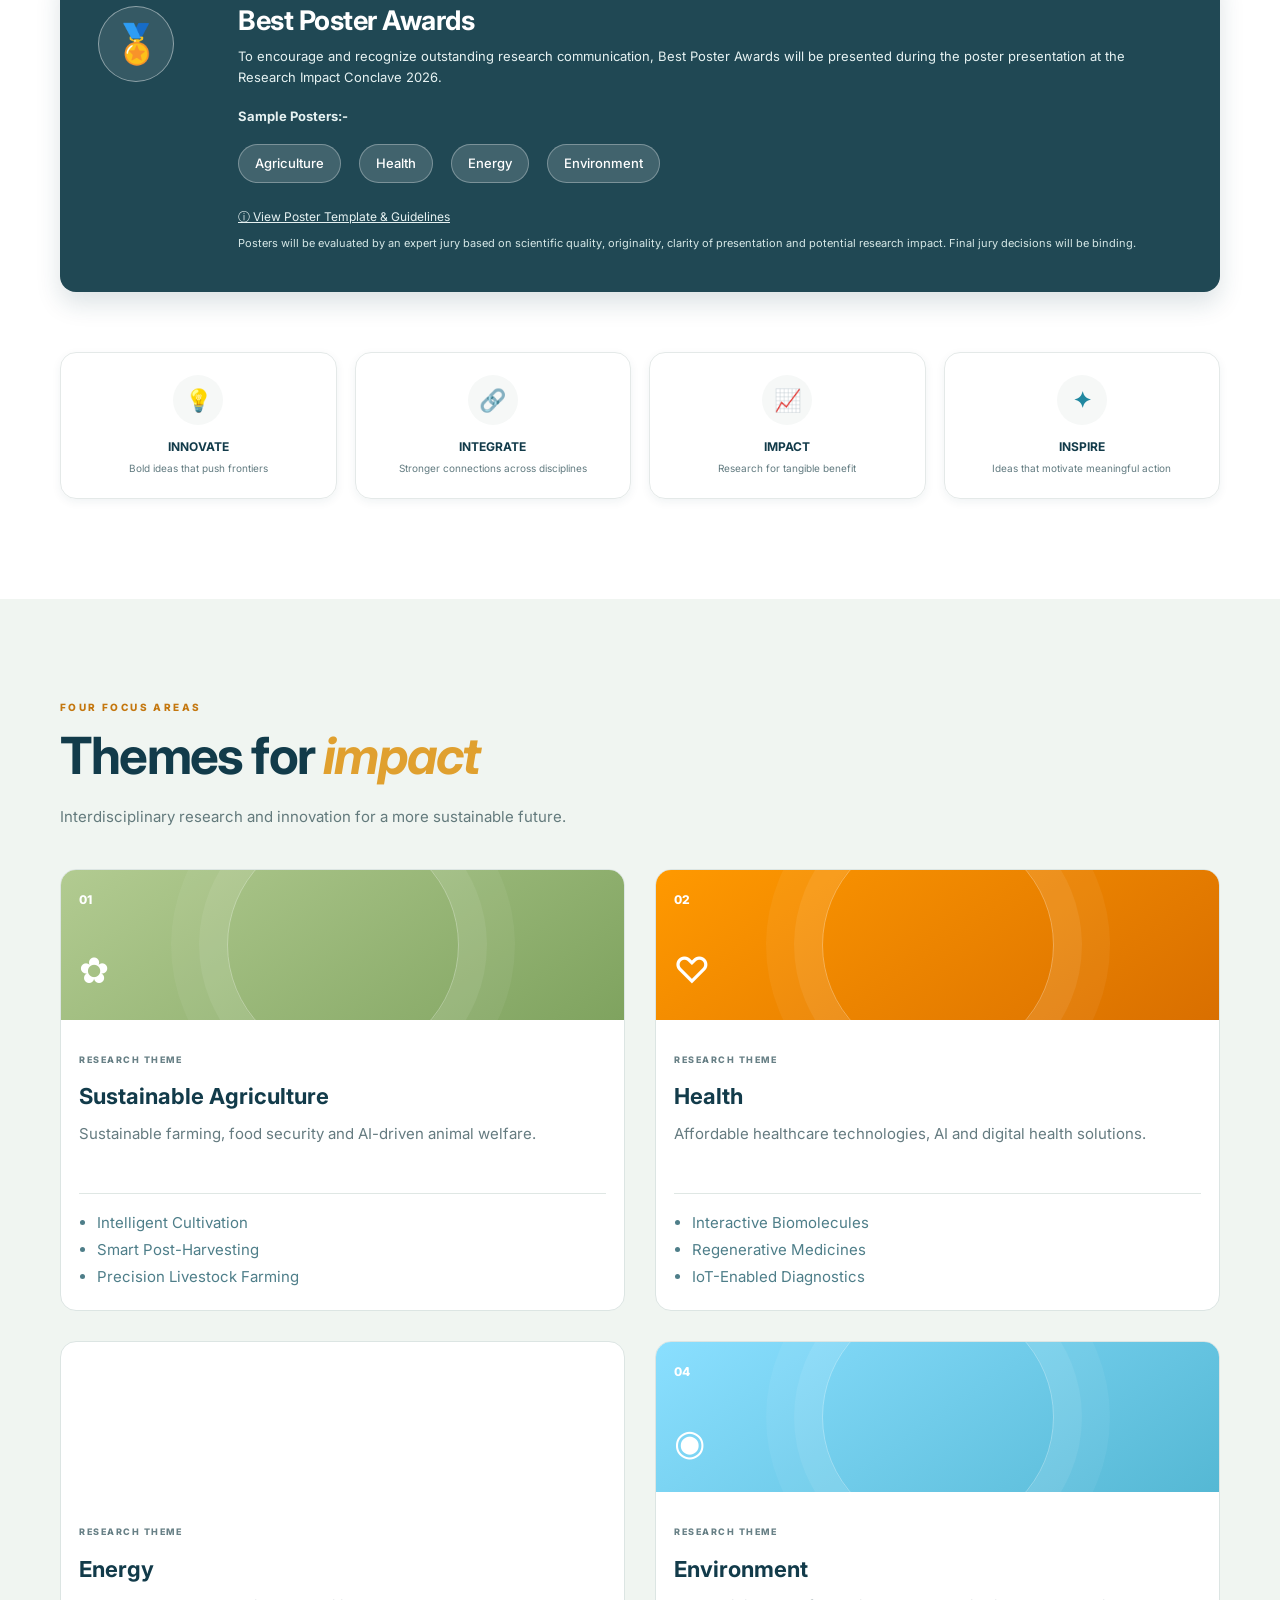
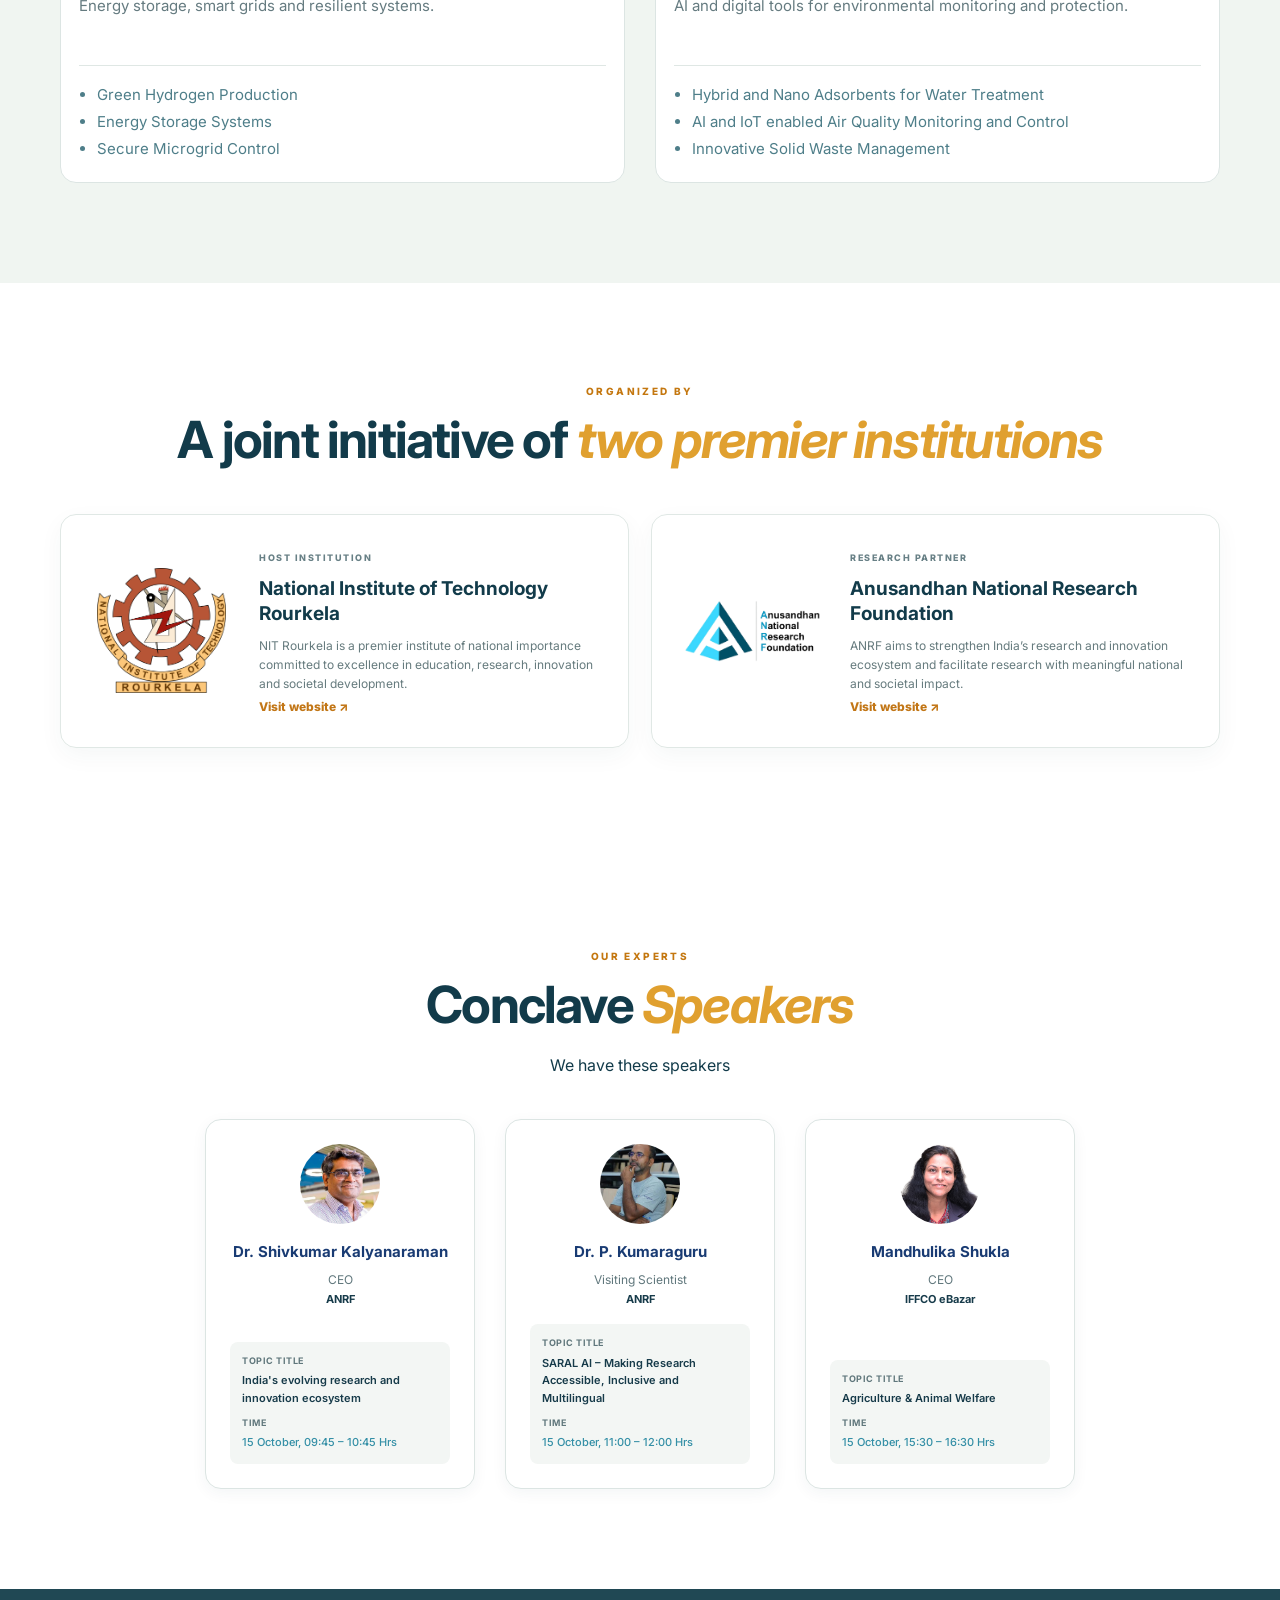
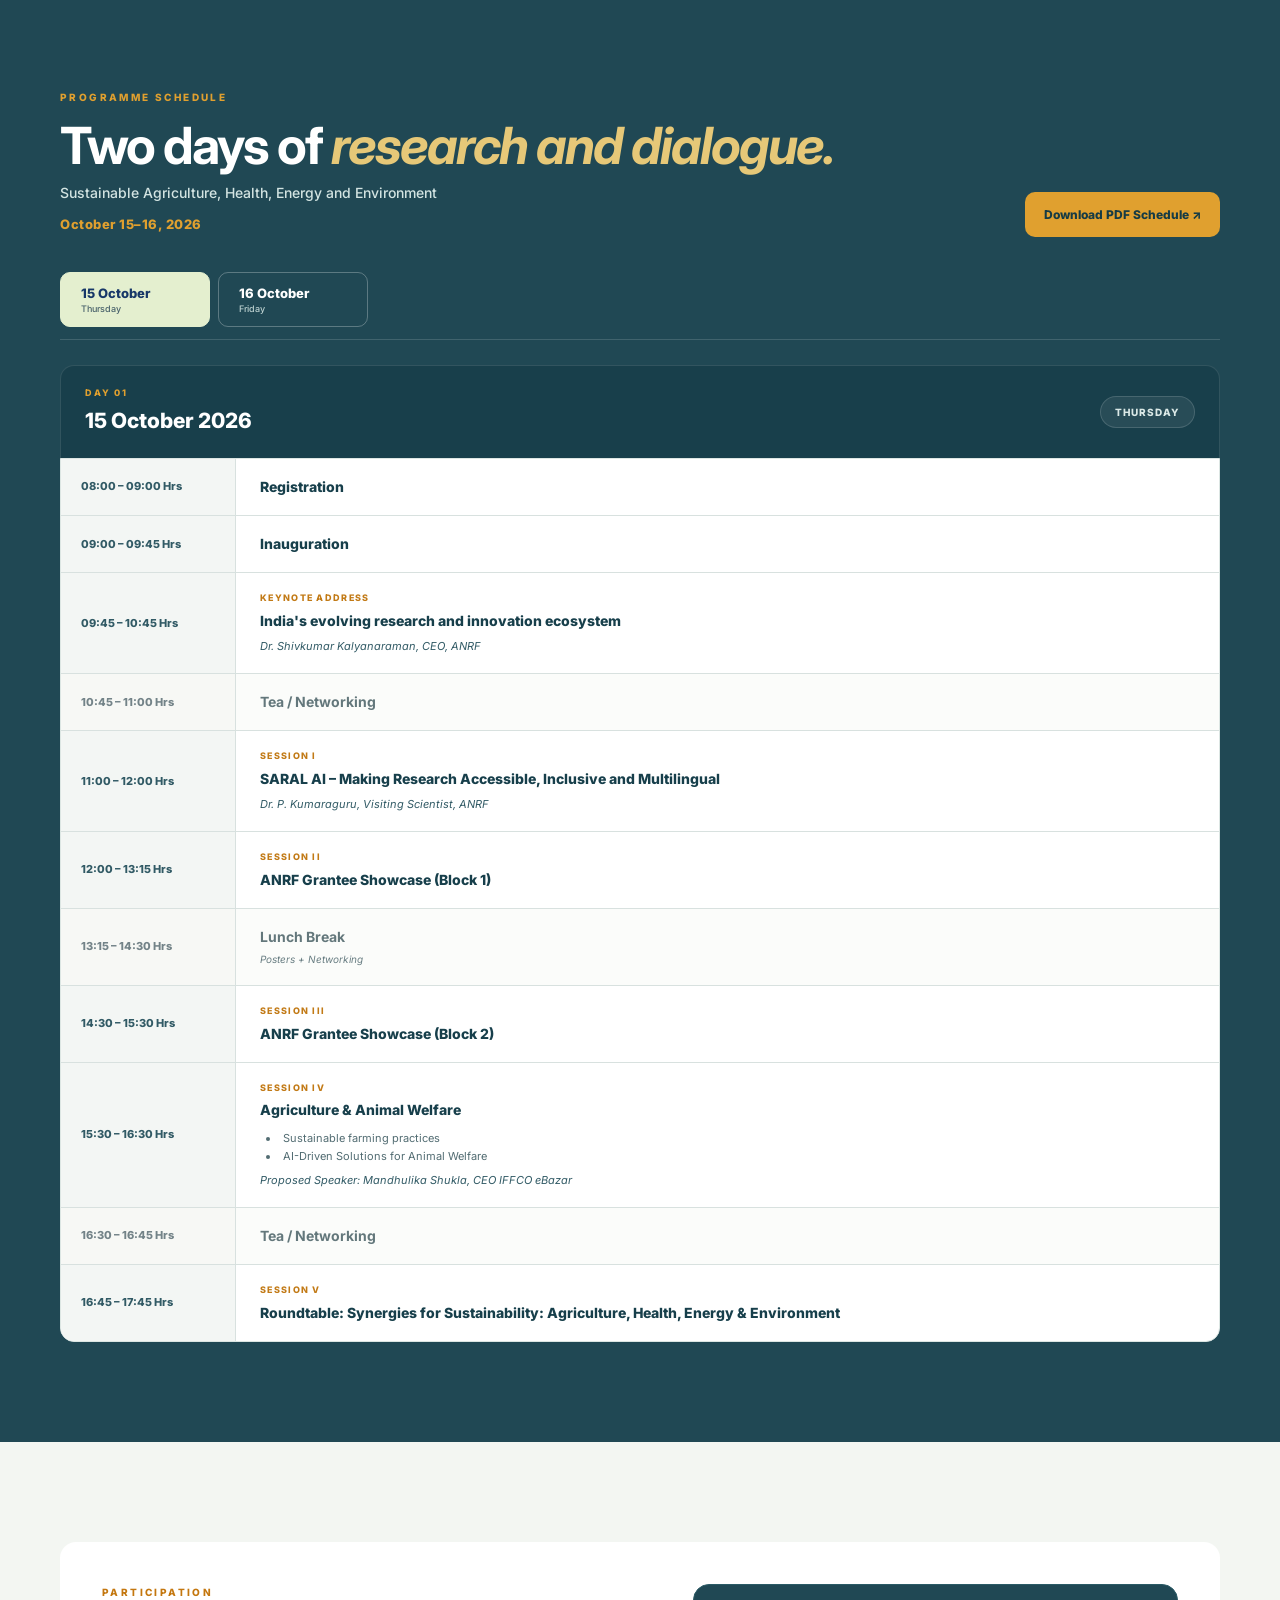
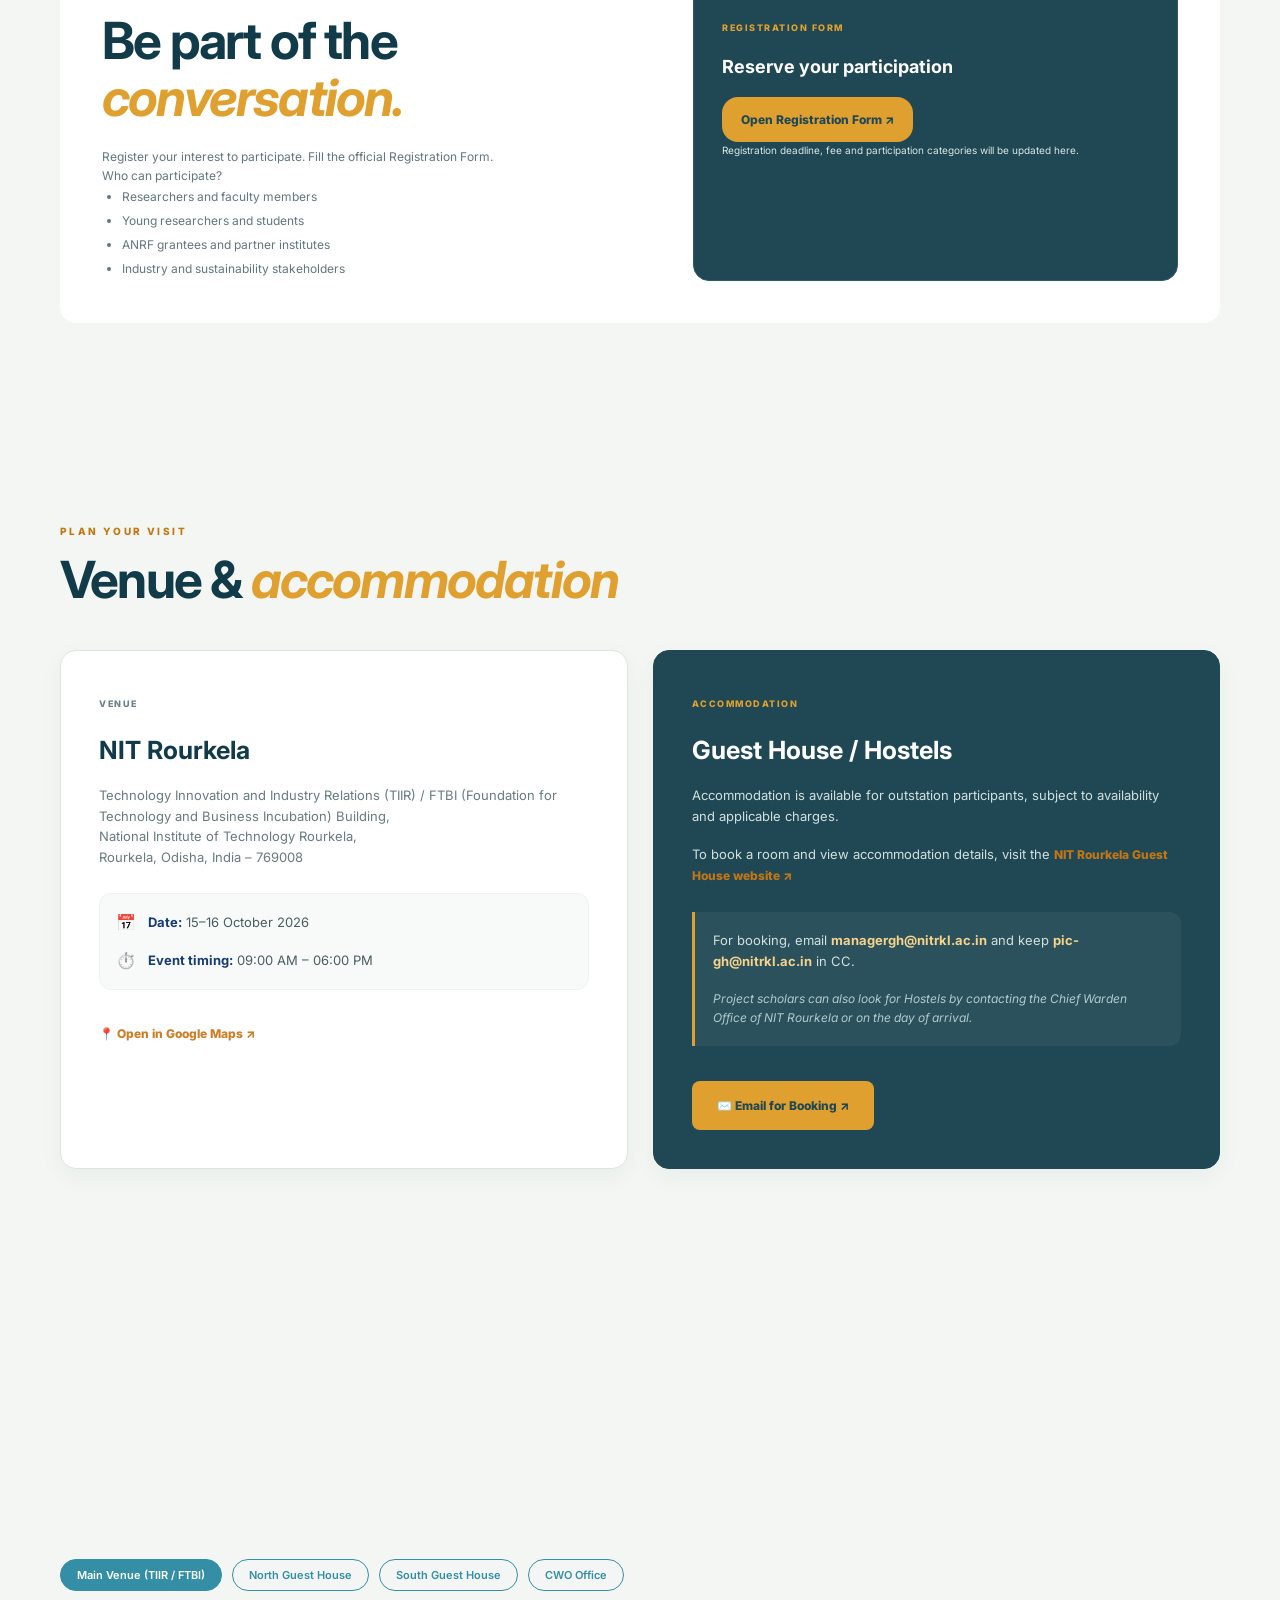
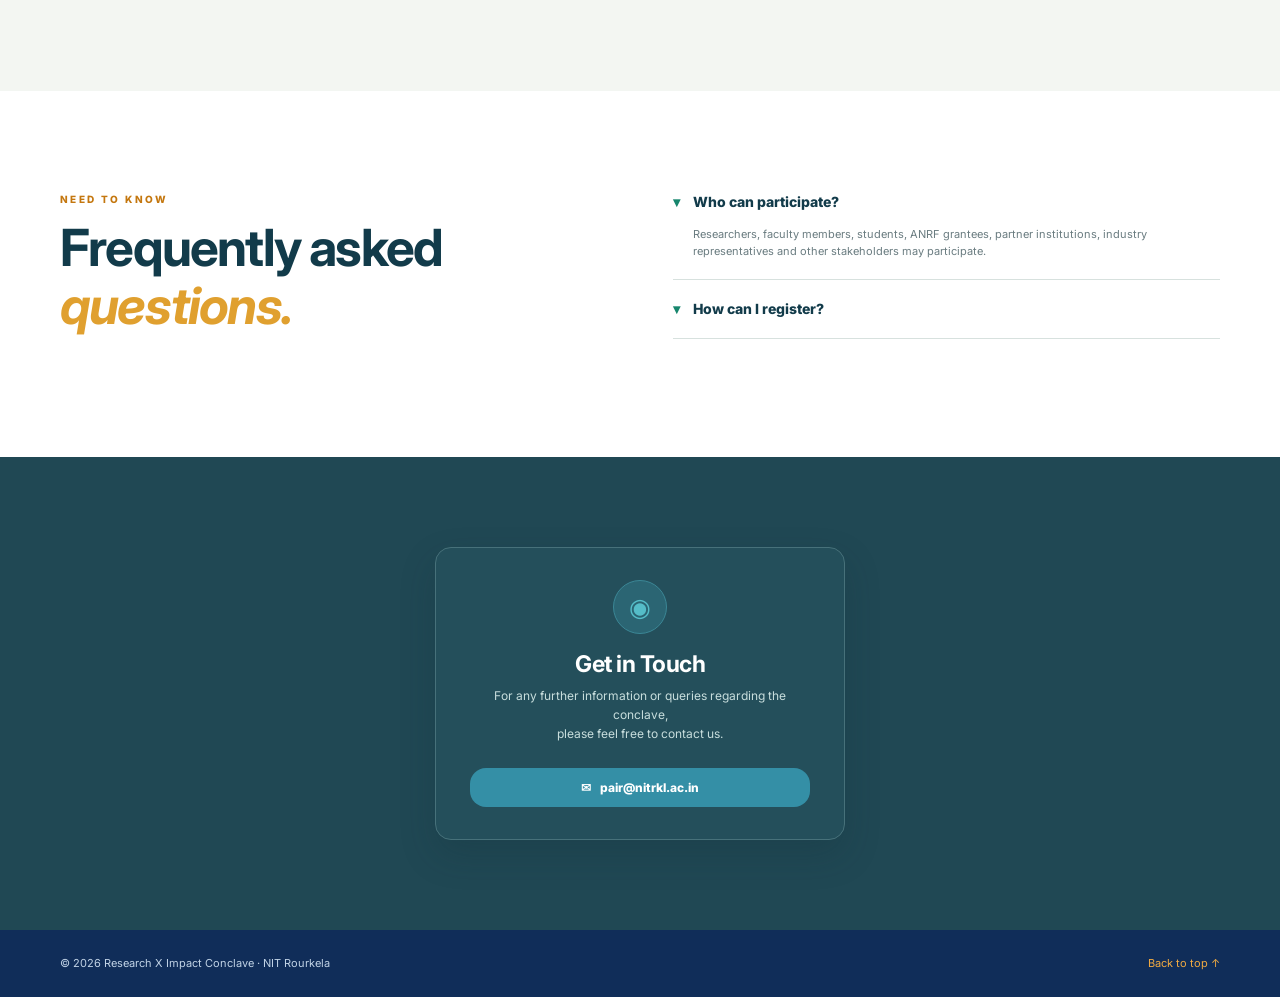
==== commit 2ec3addc: "conclave-site" ====
--- a/anrf_nit_conclave_2026_final/index.html
+++ b/anrf_nit_conclave_2026_final/index.html
@@ -387,16 +387,15 @@
                             </h3>
 
                             <p>
-                                Sustainable farming, food security and AI-driven
-                                animal welfare.
-                            </p>
+                                Sustainable farming, food security and AI-driven animal welfare.
+                            </p> 
 
                             <hr>
 
                             <ul>
-                                <li>Intelligent cultivation</li>
-                                <li>Smart post-harvesting</li>
-                                <li>Precision livestock farming</li>
+                                <li>Intelligent Cultivation</li>
+                                <li>Smart Post-Harvesting</li>
+                                <li>Precision Livestock Farming</li>
                             </ul>
 
                         </div>
@@ -421,16 +420,16 @@
                             </h3>
 
                             <p>
-                                Affordable healthcare technologies, AI and
-                                digital health solutions.
+                            Affordable healthcare technologies, AI and digital health solutions.
+
                             </p>
 
                             <hr>
 
                             <ul>
-                                <li>Interactive biomolecules</li>
-                                <li>Regenerative medicines</li>
-                                <li>IoT-enabled diagnostics</li>
+                                <li>Interactive Biomolecules</li>
+                                <li>Regenerative Medicines</li>
+                                <li>IoT-Enabled Diagnostics</li>
                             </ul>
 
                         </div>
@@ -456,14 +455,15 @@
 
                             <p>
                                 Energy storage, smart grids and resilient systems.
+
                             </p>
 
                             <hr>
 
                             <ul>
-                                <li>Green hydrogen production</li>
-                                <li>Energy storage systems</li>
-                                <li>Secure microgrid control</li>
+                                <li>Green Hydrogen Production</li>
+                                <li>Energy Storage Systems</li>
+                                <li>Secure Microgrid Control</li>
                             </ul>
 
                         </div>
@@ -488,16 +488,17 @@
                             </h3>
 
                             <p>
-                                AI and digital tools for environmental monitoring
-                                and protection.
+                                AI and digital tools for environmental monitoring and protection.
                             </p>
 
                             <hr>
 
                             <ul>
-                                <li>Hybrid and Nano Adsorbents for Water Treatment</li>
-                                <li>AI & IoT Enabled Air Quality Monitoring and Control</li>
-                                <li>Innovate Solid Waste Management</li>
+                                <li>Hybrid and Nano Adsorbents for Water Treatment
+</li>
+                                <li>AI and IoT enabled Air Quality Monitoring and Control
+</li>
+                                <li>Innovative Solid Waste Management</li>
                             </ul>
 
                         </div>
--- a/anrf_nit_conclave_2026_final/style.css
+++ b/anrf_nit_conclave_2026_final/style.css
@@ -1016,14 +1016,8 @@
 
 .theme-grid {
     display: grid;
-
-    grid-template-columns:
-        repeat(
-            4,
-            1fr
-        );
-
-    gap: 16px;
+    grid-template-columns: repeat(2, 1fr);
+    gap: 30px;
 }
 
 
@@ -1129,7 +1123,7 @@
 .theme-card h3 {
     margin: 12px 0;
 
-    font-size: 16px;
+    font-size: 22px;
 
     line-height: 1.3;
 }
@@ -1139,7 +1133,7 @@
     min-height: 55px;
     margin: 0;
     color: #657b80;
-    font-size: 13px;
+    font-size: 15px;
     line-height: 1.5;
 }
 
@@ -1155,14 +1149,10 @@
 
 .theme-card ul {
     margin: 0;
-
-    padding-left: 16px;
-
+    padding-left: 18px;
     color: #4e7e89;
-
-    font-size: 13px;
-
-    line-height: 2;
+    font-size: 15px;
+    line-height: 1.8;
 }
 
 
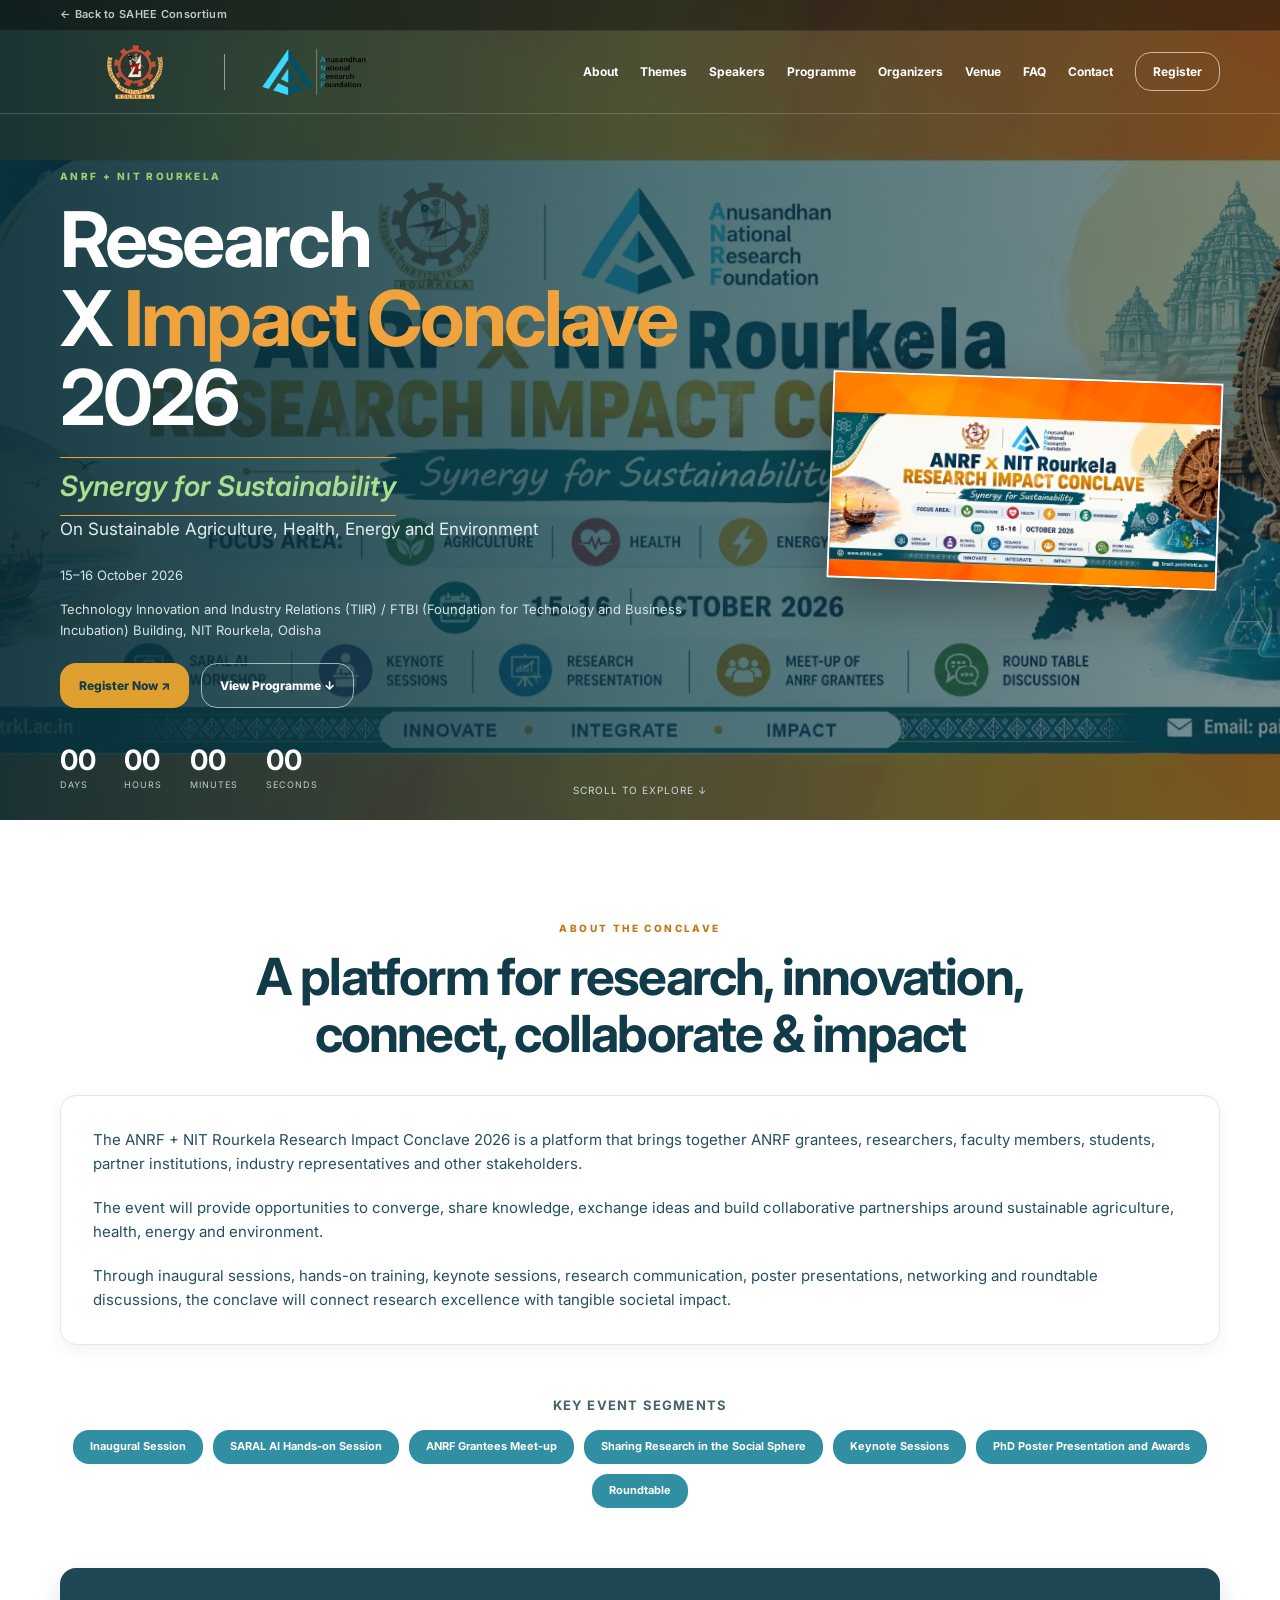
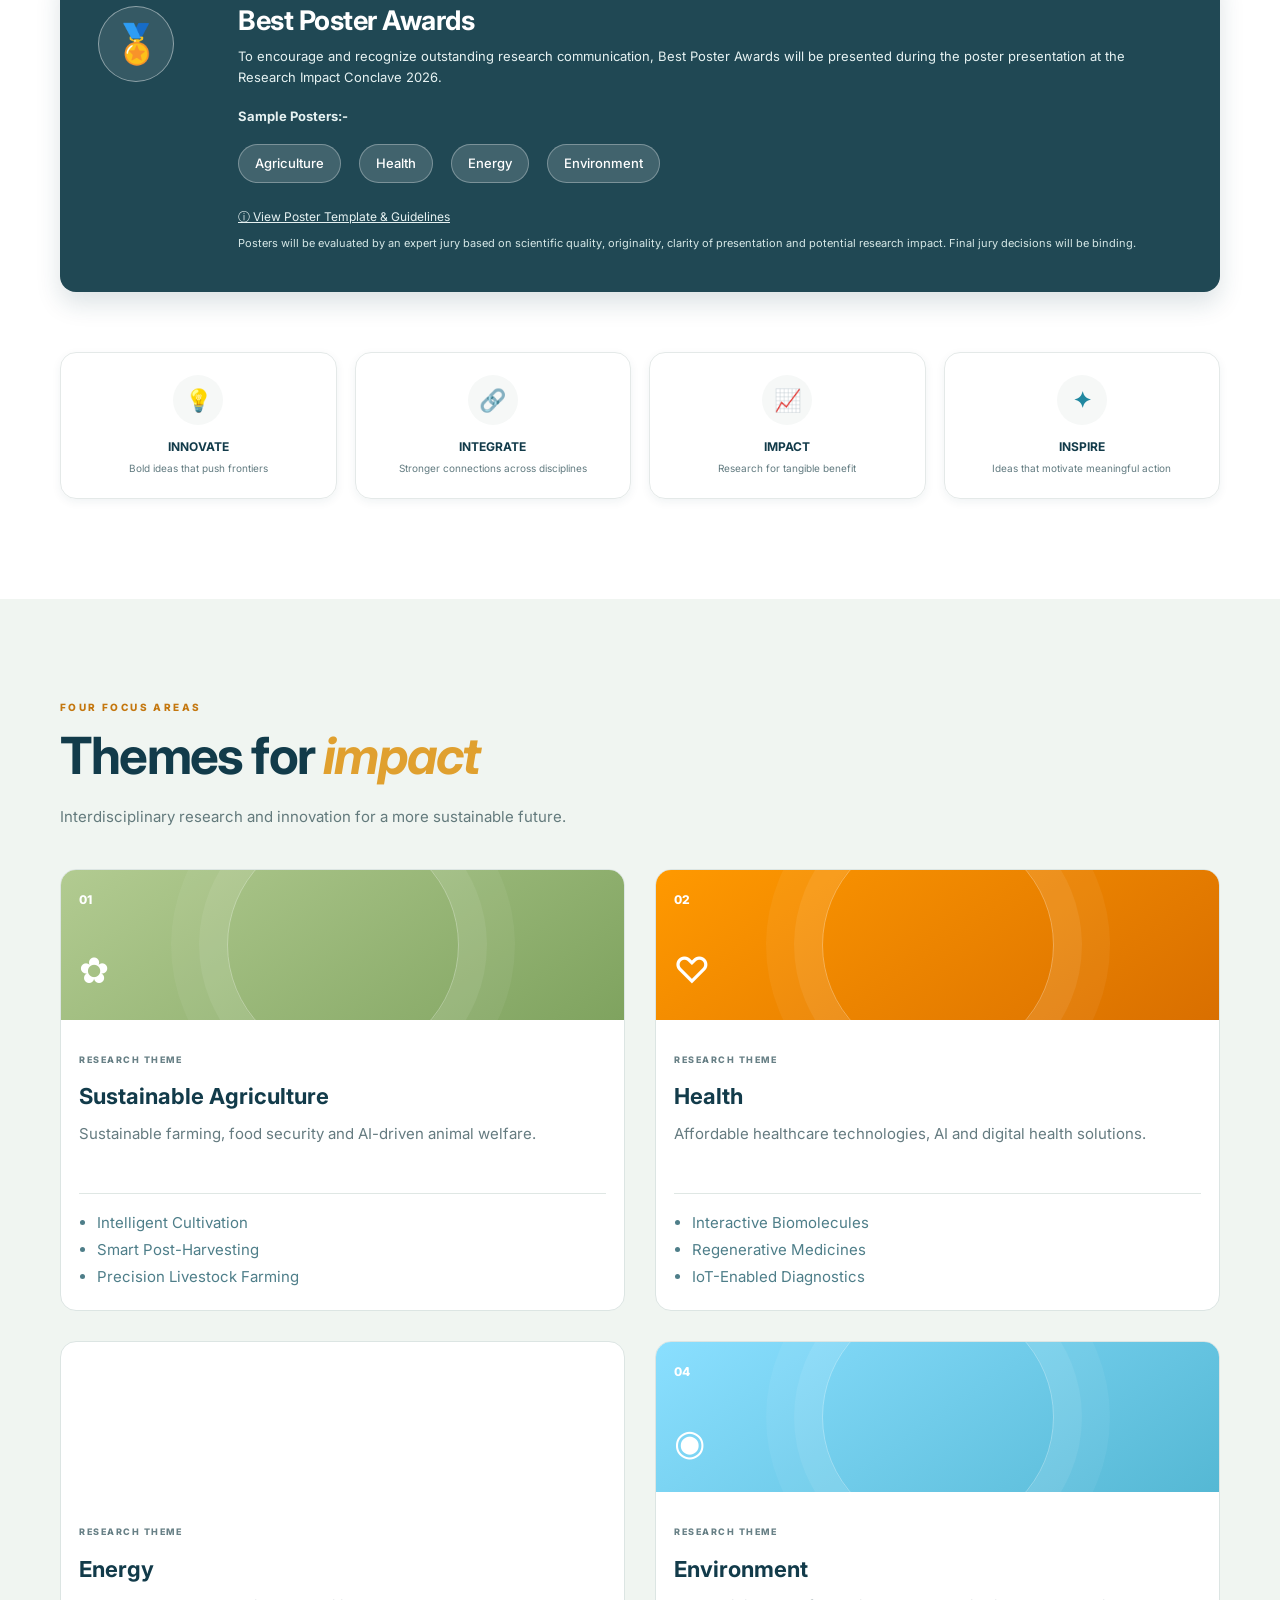
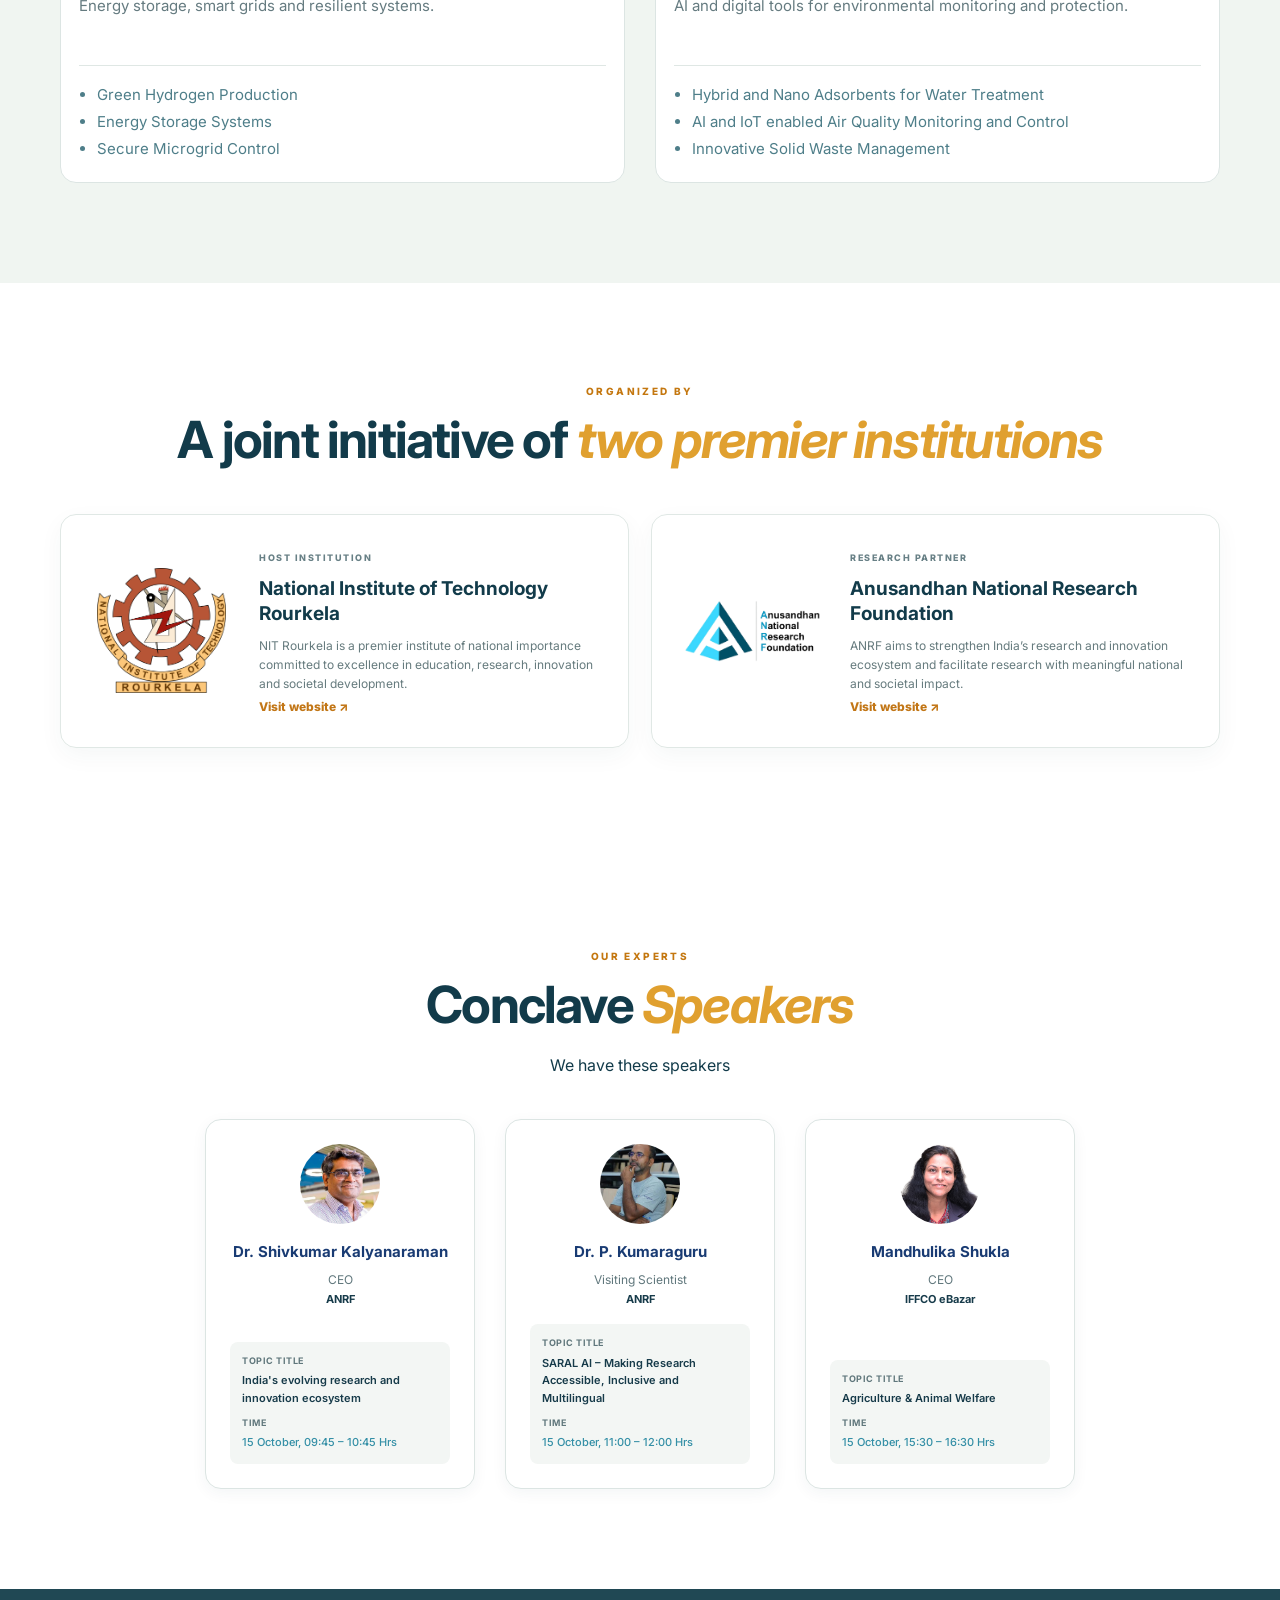
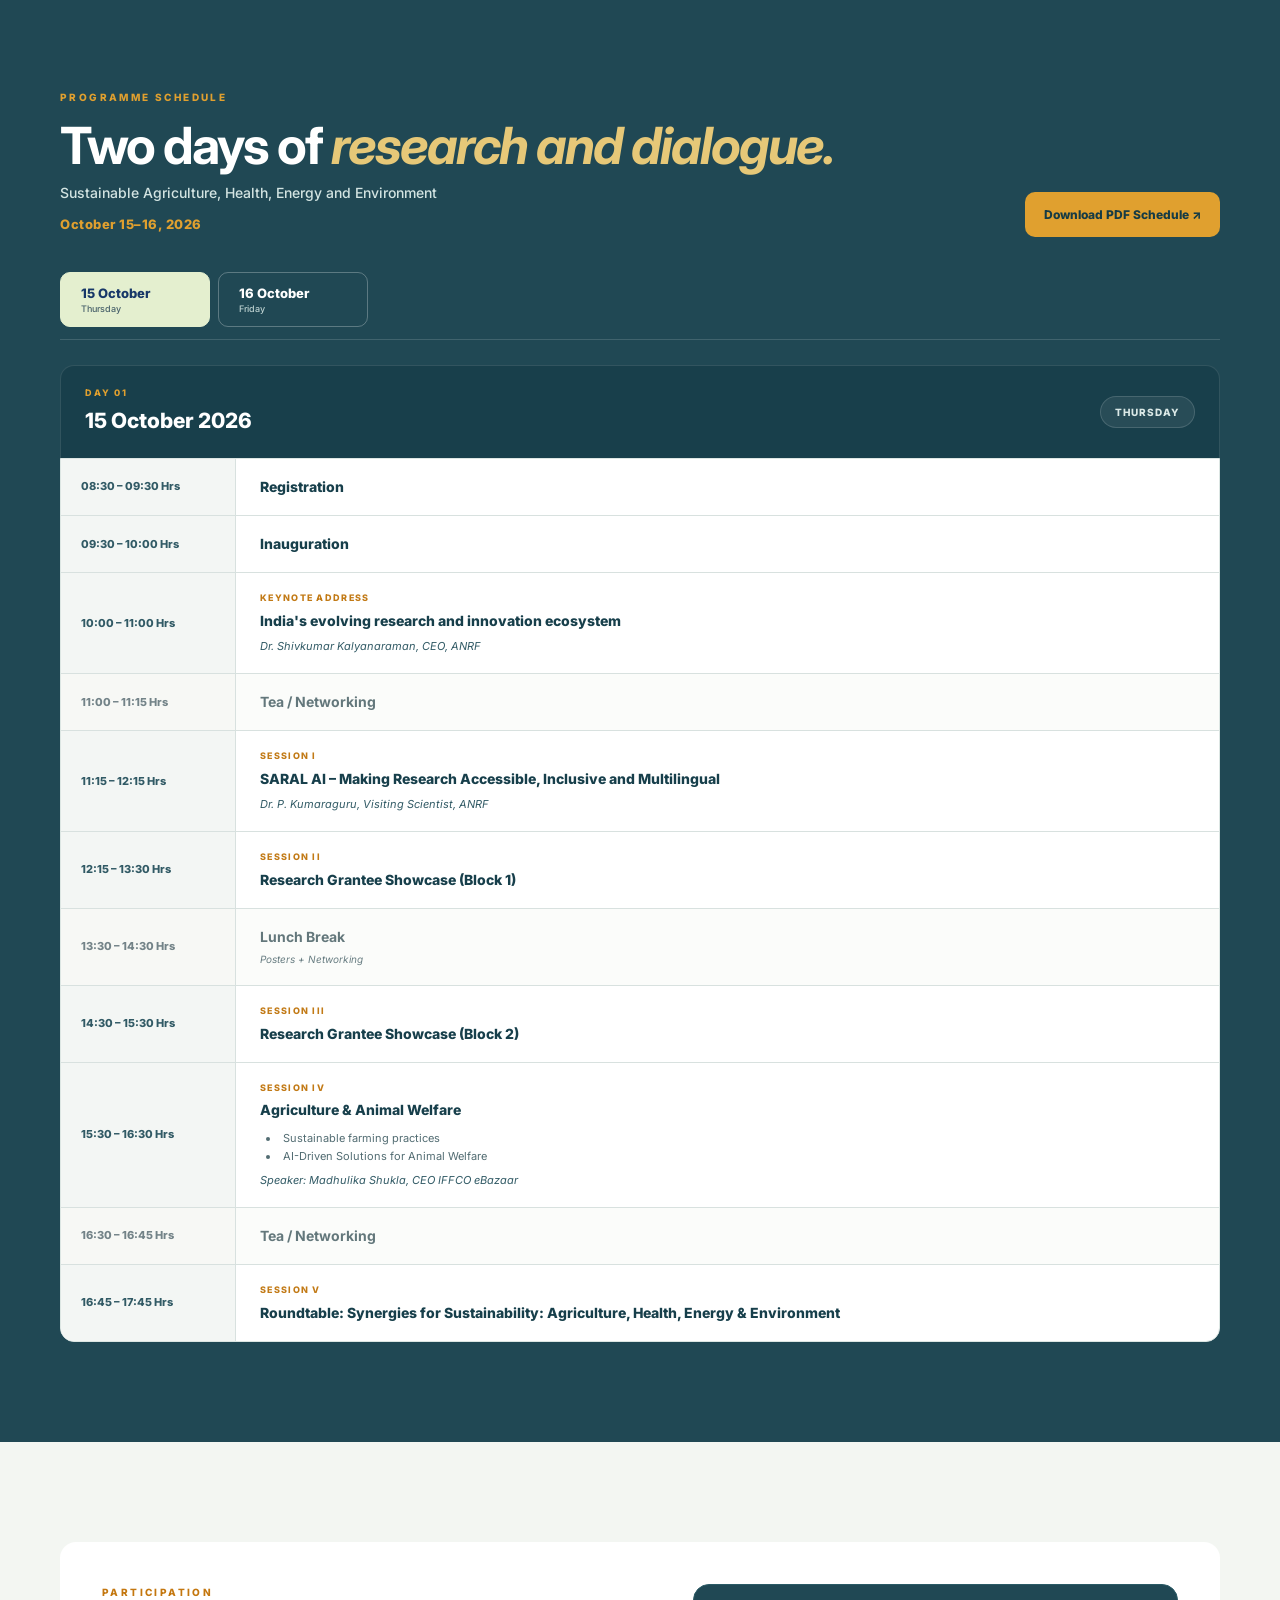
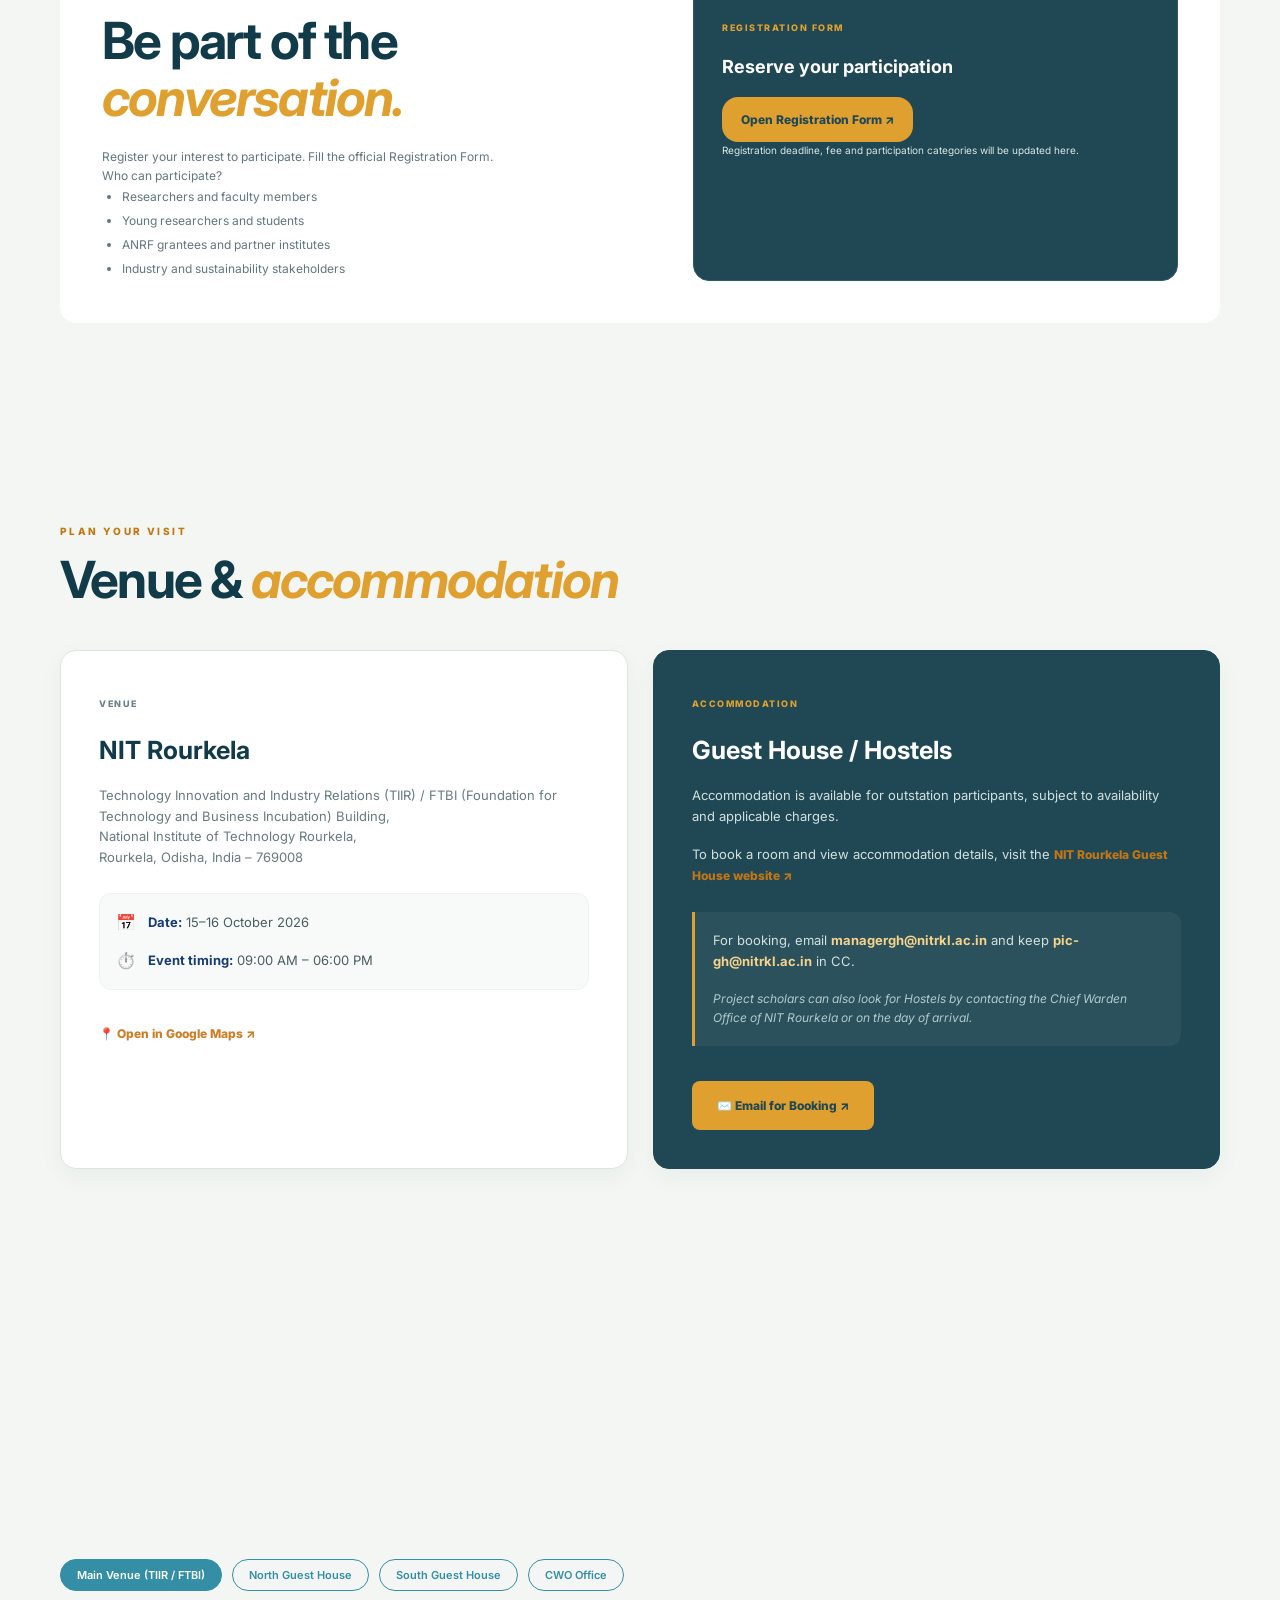
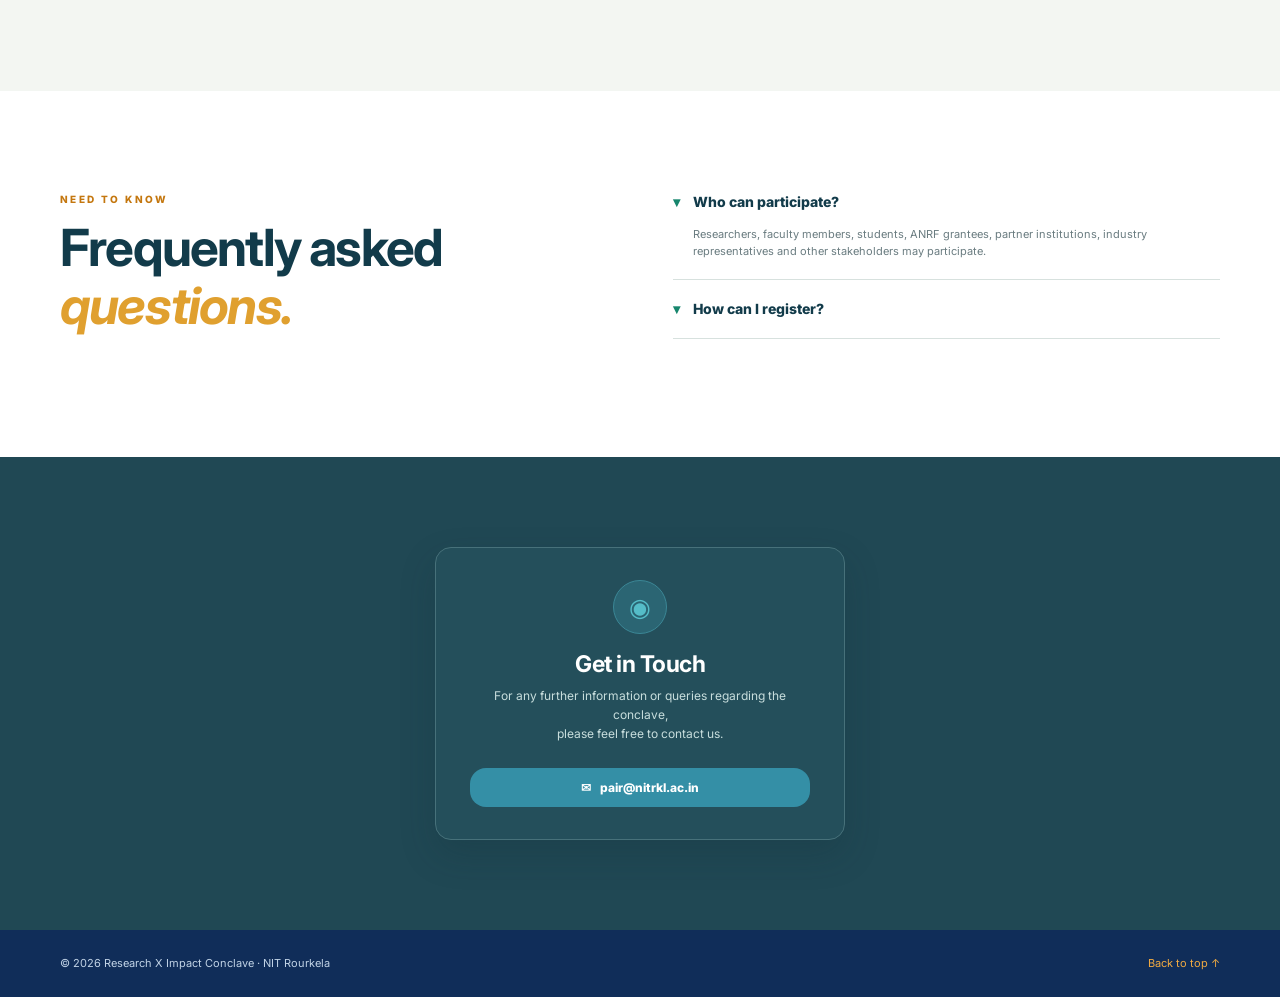
==== commit fc7704f2: "conclave-site" ====
--- a/anrf_nit_conclave_2026_final/index.html
+++ b/anrf_nit_conclave_2026_final/index.html
@@ -749,7 +749,7 @@
                 <div class="schedule-row">
 
                     <div class="schedule-time">
-                        08:00 – 09:00 Hrs
+                        08:30 – 09:30 Hrs
                     </div>
 
                     <div class="schedule-content">
@@ -765,7 +765,7 @@
                 <div class="schedule-row">
 
                     <div class="schedule-time">
-                        09:00 – 09:45 Hrs
+                        09:30 – 10:00 Hrs
                     </div>
 
                     <div class="schedule-content">
@@ -781,7 +781,7 @@
                 <div class="schedule-row">
 
                     <div class="schedule-time">
-                        09:45 – 10:45 Hrs
+                        10:00 – 11:00 Hrs
                     </div>
 
                     <div class="schedule-content">
@@ -809,7 +809,7 @@
                 <div class="schedule-row break-row">
 
                     <div class="schedule-time">
-                        10:45 – 11:00 Hrs
+                        11:00 – 11:15 Hrs
                     </div>
 
                     <div class="schedule-content">
@@ -825,7 +825,7 @@
                 <div class="schedule-row">
 
                     <div class="schedule-time">
-                        11:00 – 12:00 Hrs
+                        11:15 – 12:15 Hrs
                     </div>
 
                     <div class="schedule-content">
@@ -854,7 +854,7 @@
                 <div class="schedule-row">
 
                     <div class="schedule-time">
-                        12:00 – 13:15 Hrs
+                        12:15 – 13:30 Hrs
                     </div>
 
                     <div class="schedule-content">
@@ -864,7 +864,7 @@
                         </span>
 
                         <h4>
-                            ANRF Grantee Showcase (Block 1)
+                            Research Grantee Showcase (Block 1)
                         </h4>
 
                     </div>
@@ -876,7 +876,7 @@
                 <div class="schedule-row break-row">
 
                     <div class="schedule-time">
-                        13:15 – 14:30 Hrs
+                        13:30 – 14:30 Hrs
                     </div>
 
                     <div class="schedule-content">
@@ -908,7 +908,7 @@
                         </span>
 
                         <h4>
-                            ANRF Grantee Showcase (Block 2)
+                            Research Grantee Showcase (Block 2)
                         </h4>
 
                     </div>
@@ -945,8 +945,7 @@
 
                         <p class="speaker">
                             <em>
-                                Proposed Speaker: Mandhulika Shukla,
-                                CEO IFFCO eBazar
+                                Speaker: Madhulika Shukla, CEO IFFCO eBazaar
                             </em>
                         </p>
 
@@ -1028,7 +1027,7 @@
                 <div class="schedule-row">
 
                     <div class="schedule-time">
-                        09:00 – 09:45 Hrs
+                        09:15 – 09:45 Hrs
                     </div>
 
                     <div class="schedule-content">
@@ -1038,7 +1037,7 @@
                         </span>
 
                         <h4>
-                            ANRF Grantee Showcase (Block 3)
+                            Research Grantee Showcase (Block 3)
                         </h4>
 
                     </div>
@@ -1050,7 +1049,7 @@
                 <div class="schedule-row">
 
                     <div class="schedule-time">
-                        09:45 – 11:00 Hrs
+                        09:45 – 11:45 Hrs
                     </div>
 
                     <div class="schedule-content">
@@ -1075,13 +1074,7 @@
 
                         </ul>
 
-                        <p class="speaker">
-                            <em>
-                                Proposed Speakers: Prof. Sagar Mitra,
-                                Energy Science and Engineering,
-                                IIT Bombay
-                            </em>
-                        </p>
+                        
 
                     </div>
 
@@ -1092,7 +1085,7 @@
                 <div class="schedule-row break-row">
 
                     <div class="schedule-time">
-                        11:00 – 11:15 Hrs
+                        11:45 – 12:00 Hrs
                     </div>
 
                     <div class="schedule-content">
@@ -1110,7 +1103,7 @@
                 <div class="schedule-row">
 
                     <div class="schedule-time">
-                        11:15 – 13:30 Hrs
+                        12:00 – 13:00 Hrs
                     </div>
 
                     <div class="schedule-content">
@@ -1135,13 +1128,7 @@
 
                         </ul>
 
-                        <p class="speaker">
-                            <em>
-                                Proposed Speaker: Aradhana Patnaik,
-                                Jt Secretary, Ministry of Health,
-                                Govt. of India
-                            </em>
-                        </p>
+                        
 
                     </div>
 
@@ -1152,7 +1139,7 @@
                 <div class="schedule-row break-row">
 
                     <div class="schedule-time">
-                        13:30 – 14:30 Hrs
+                        13:00 – 14:30 Hrs
                     </div>
 
                     <div class="schedule-content">
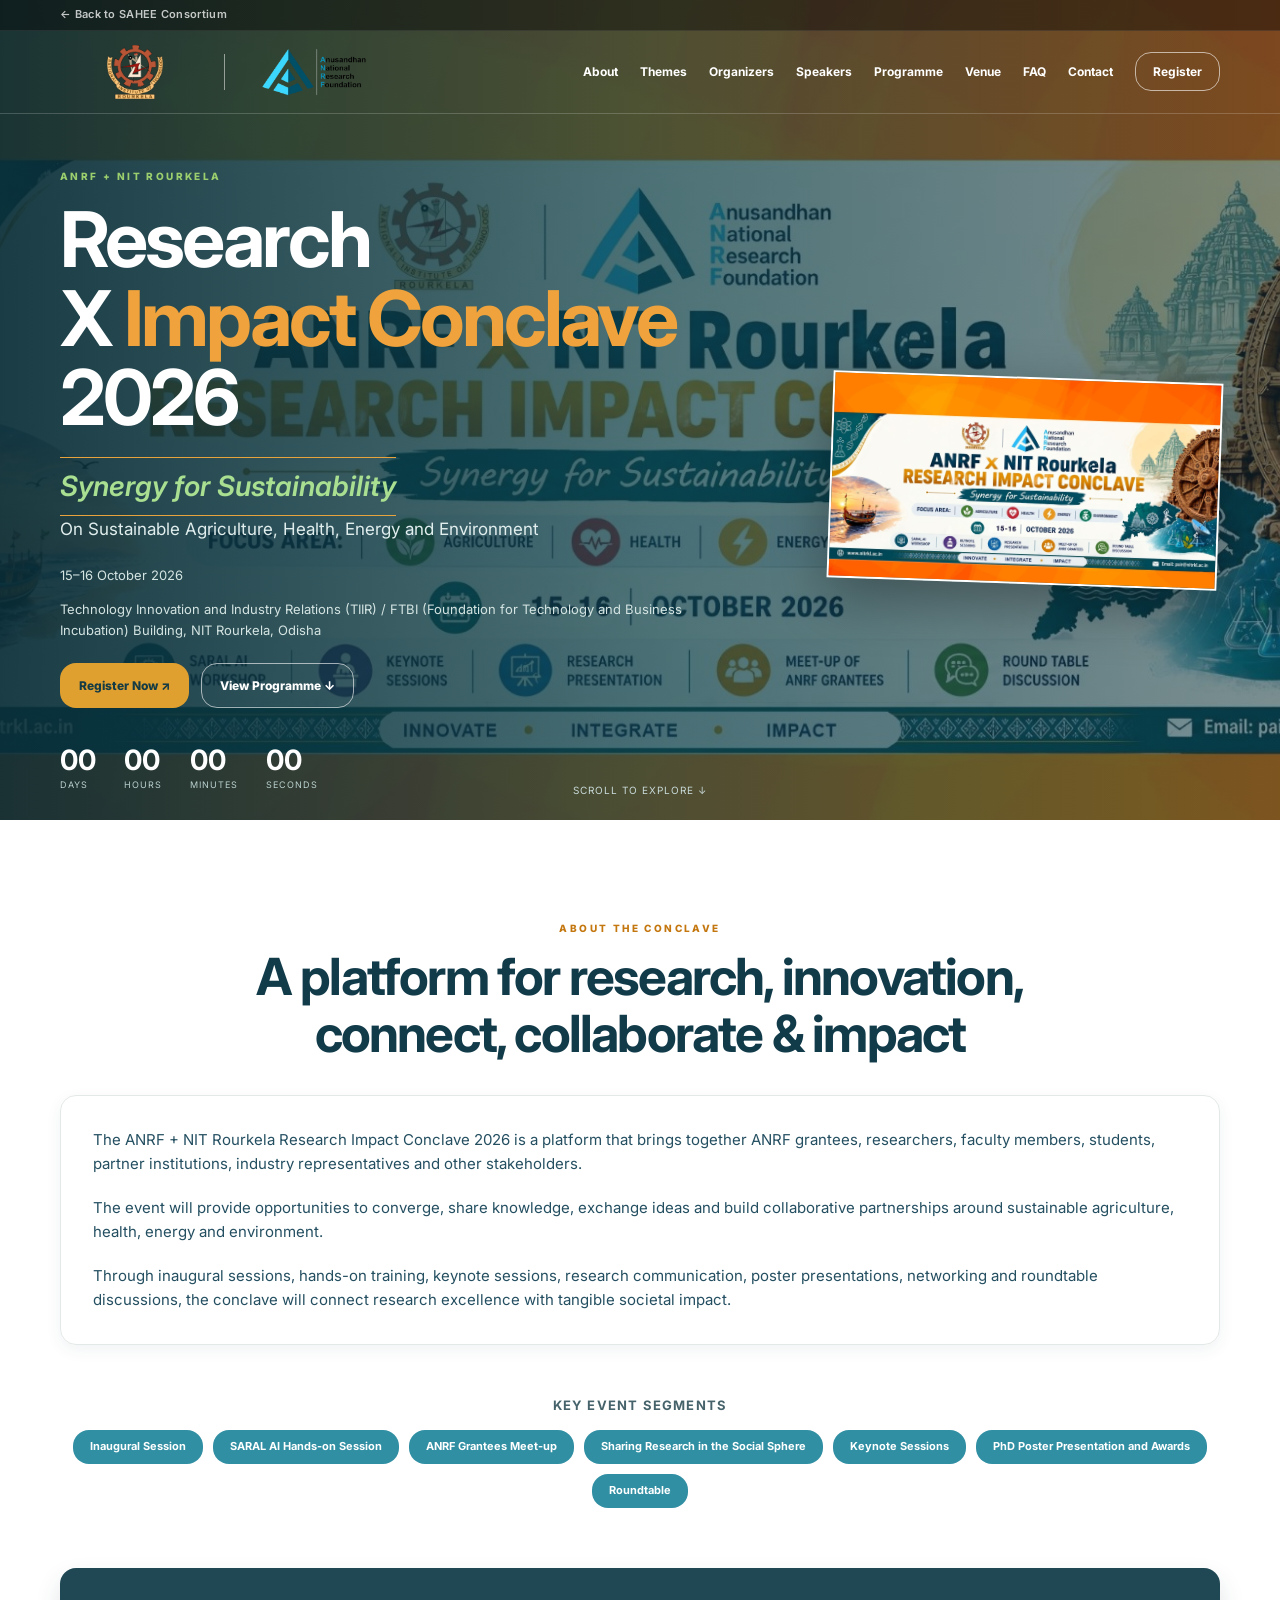
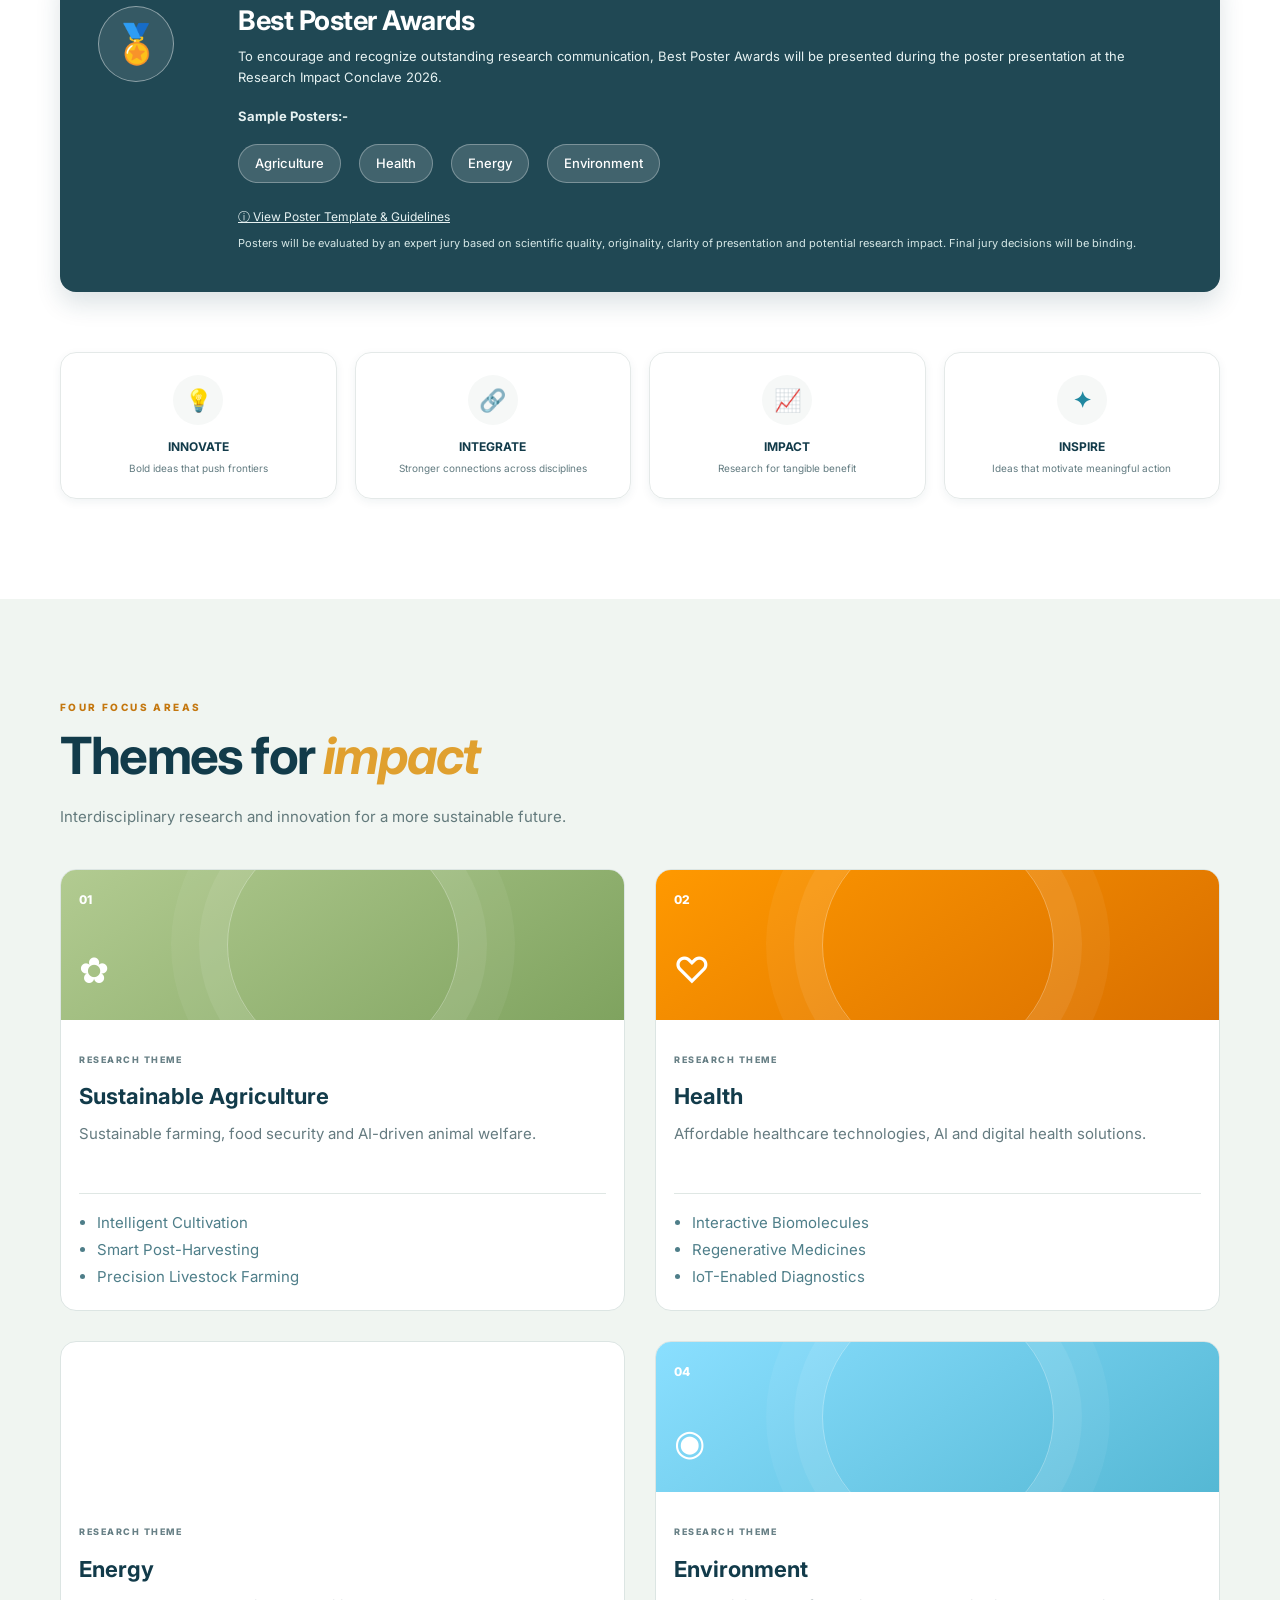
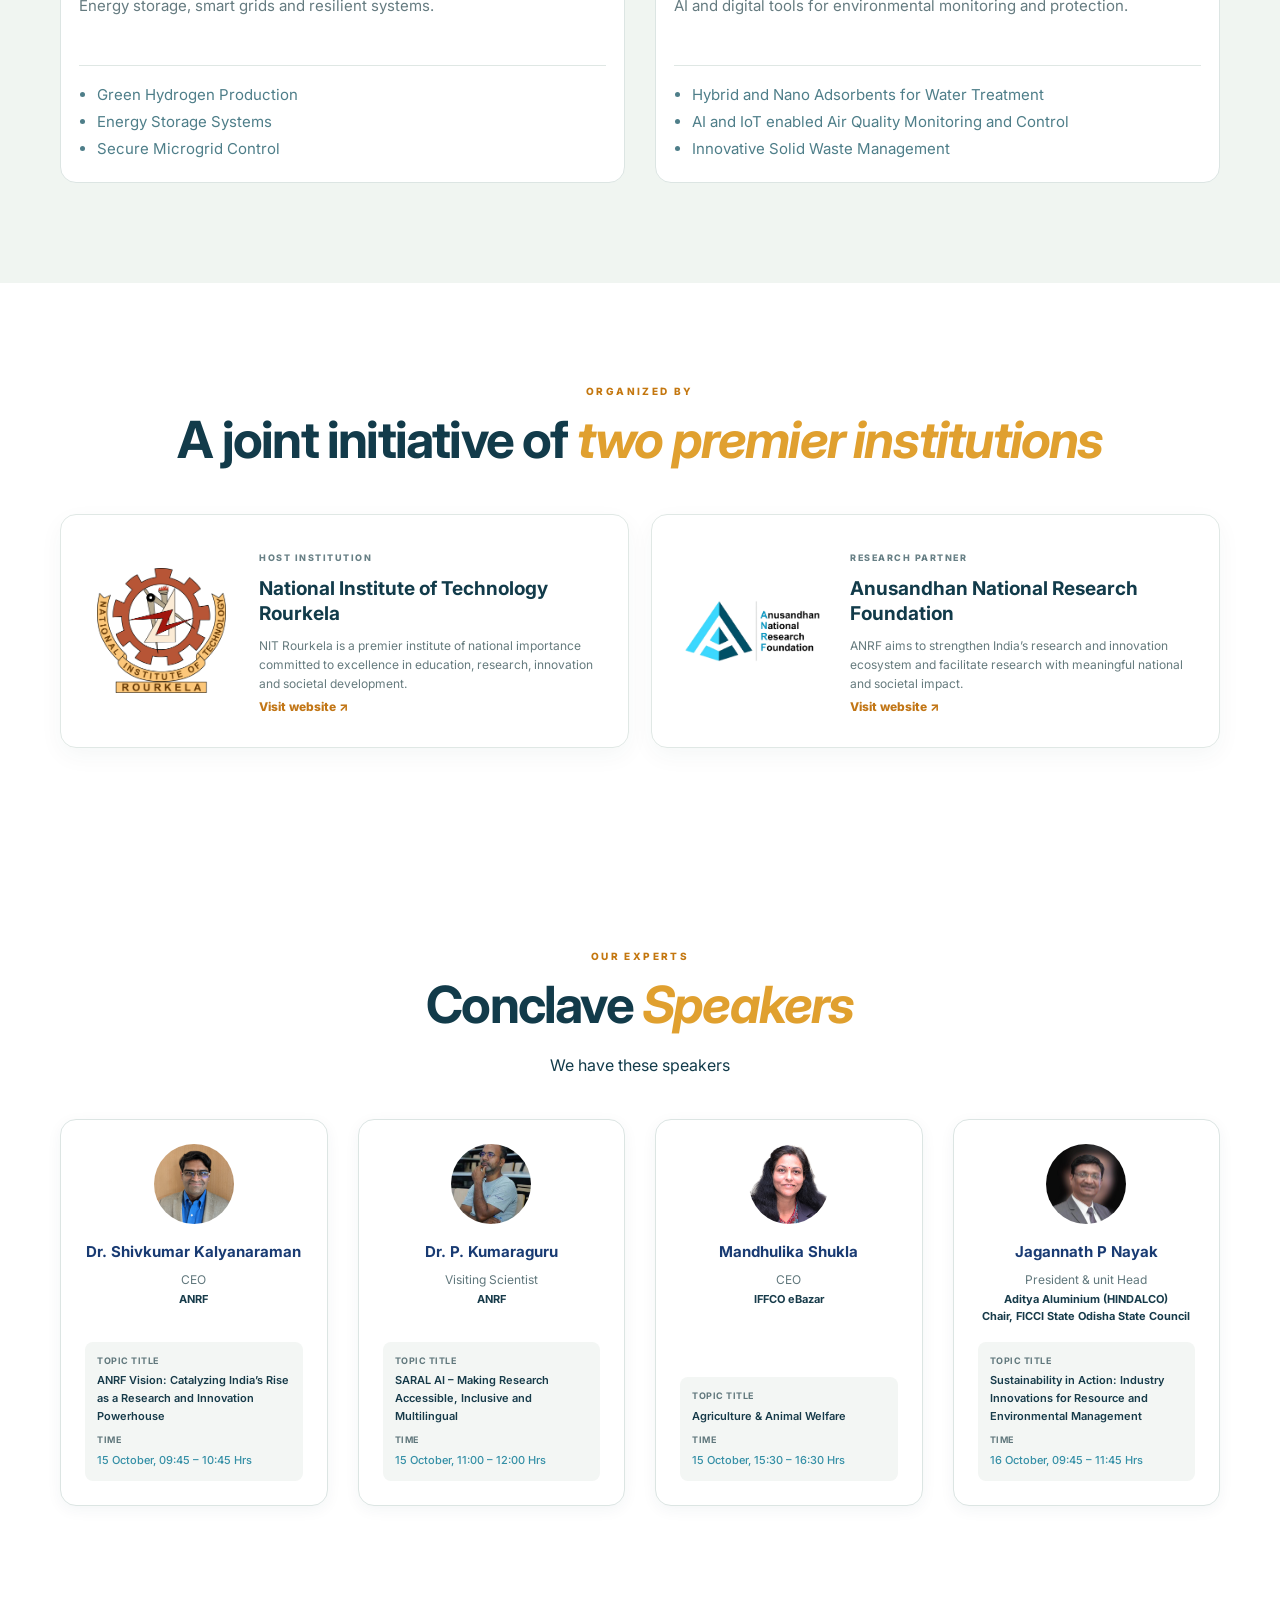
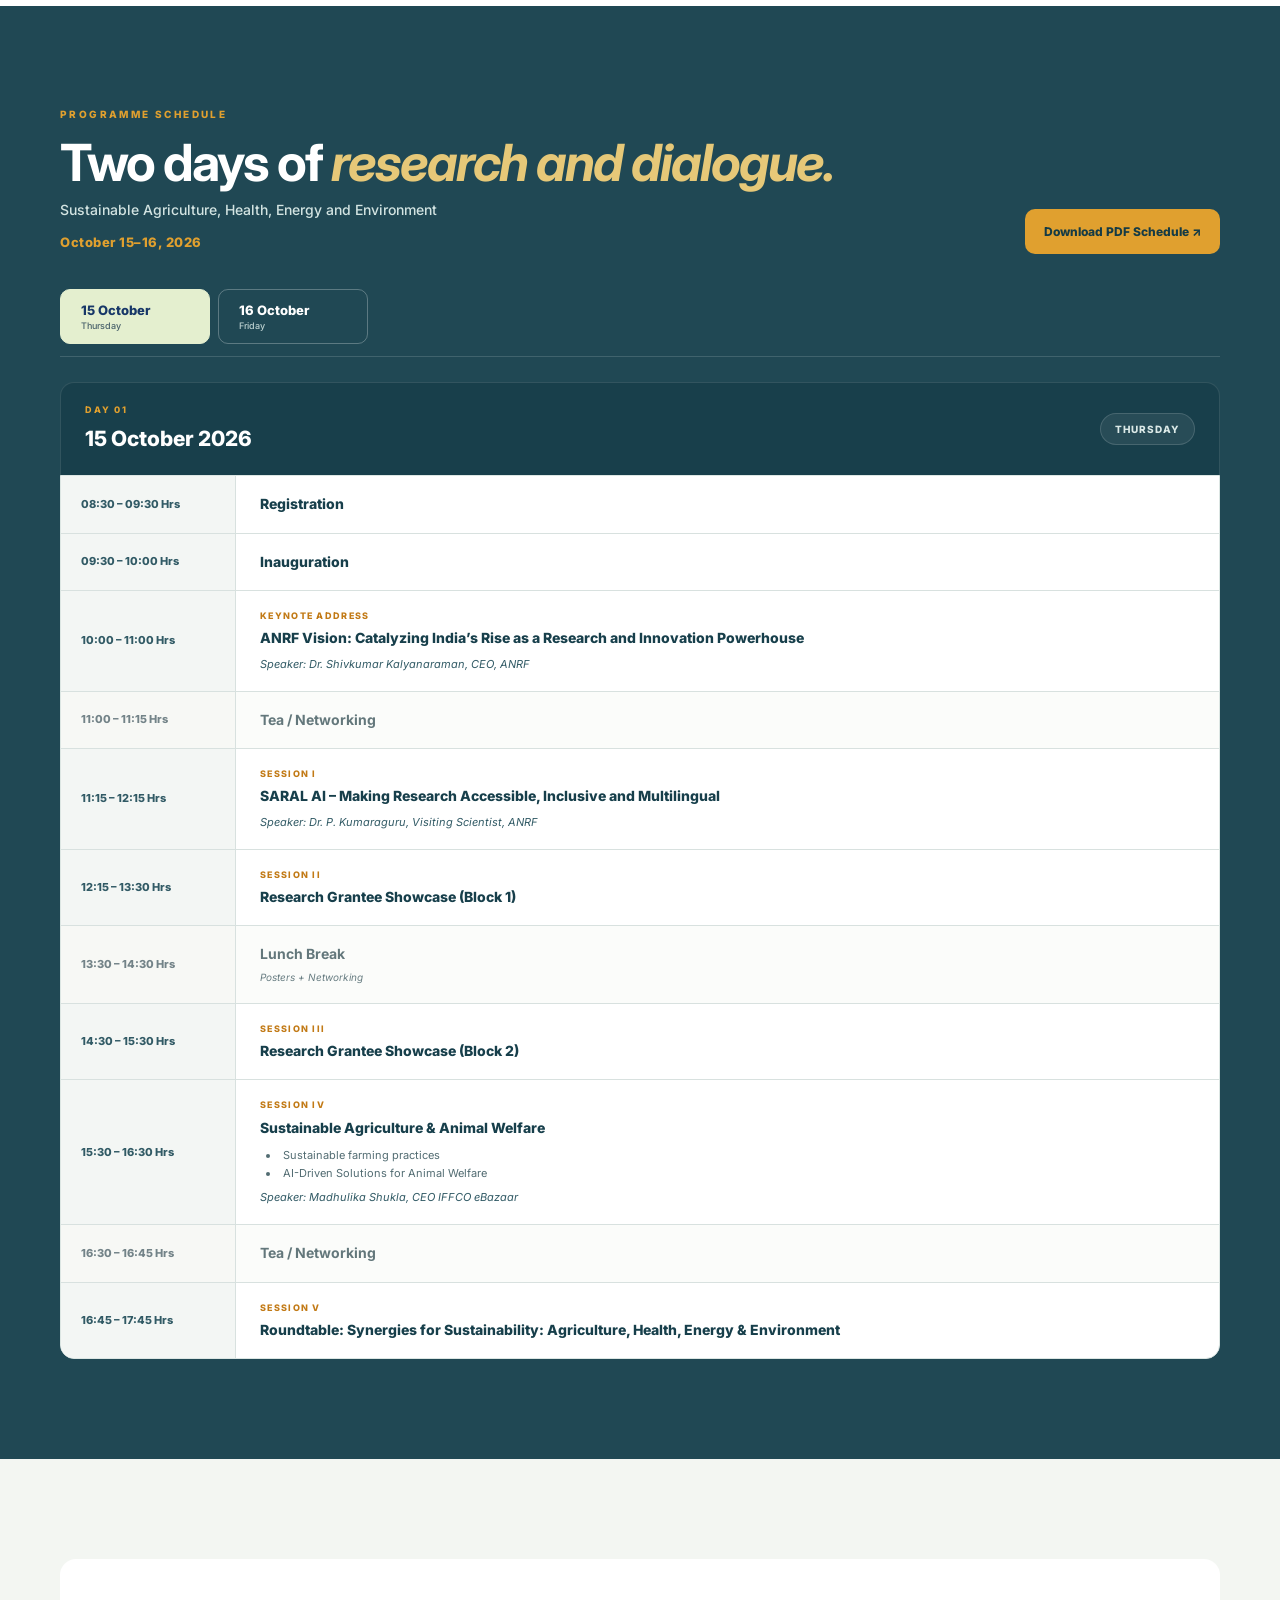
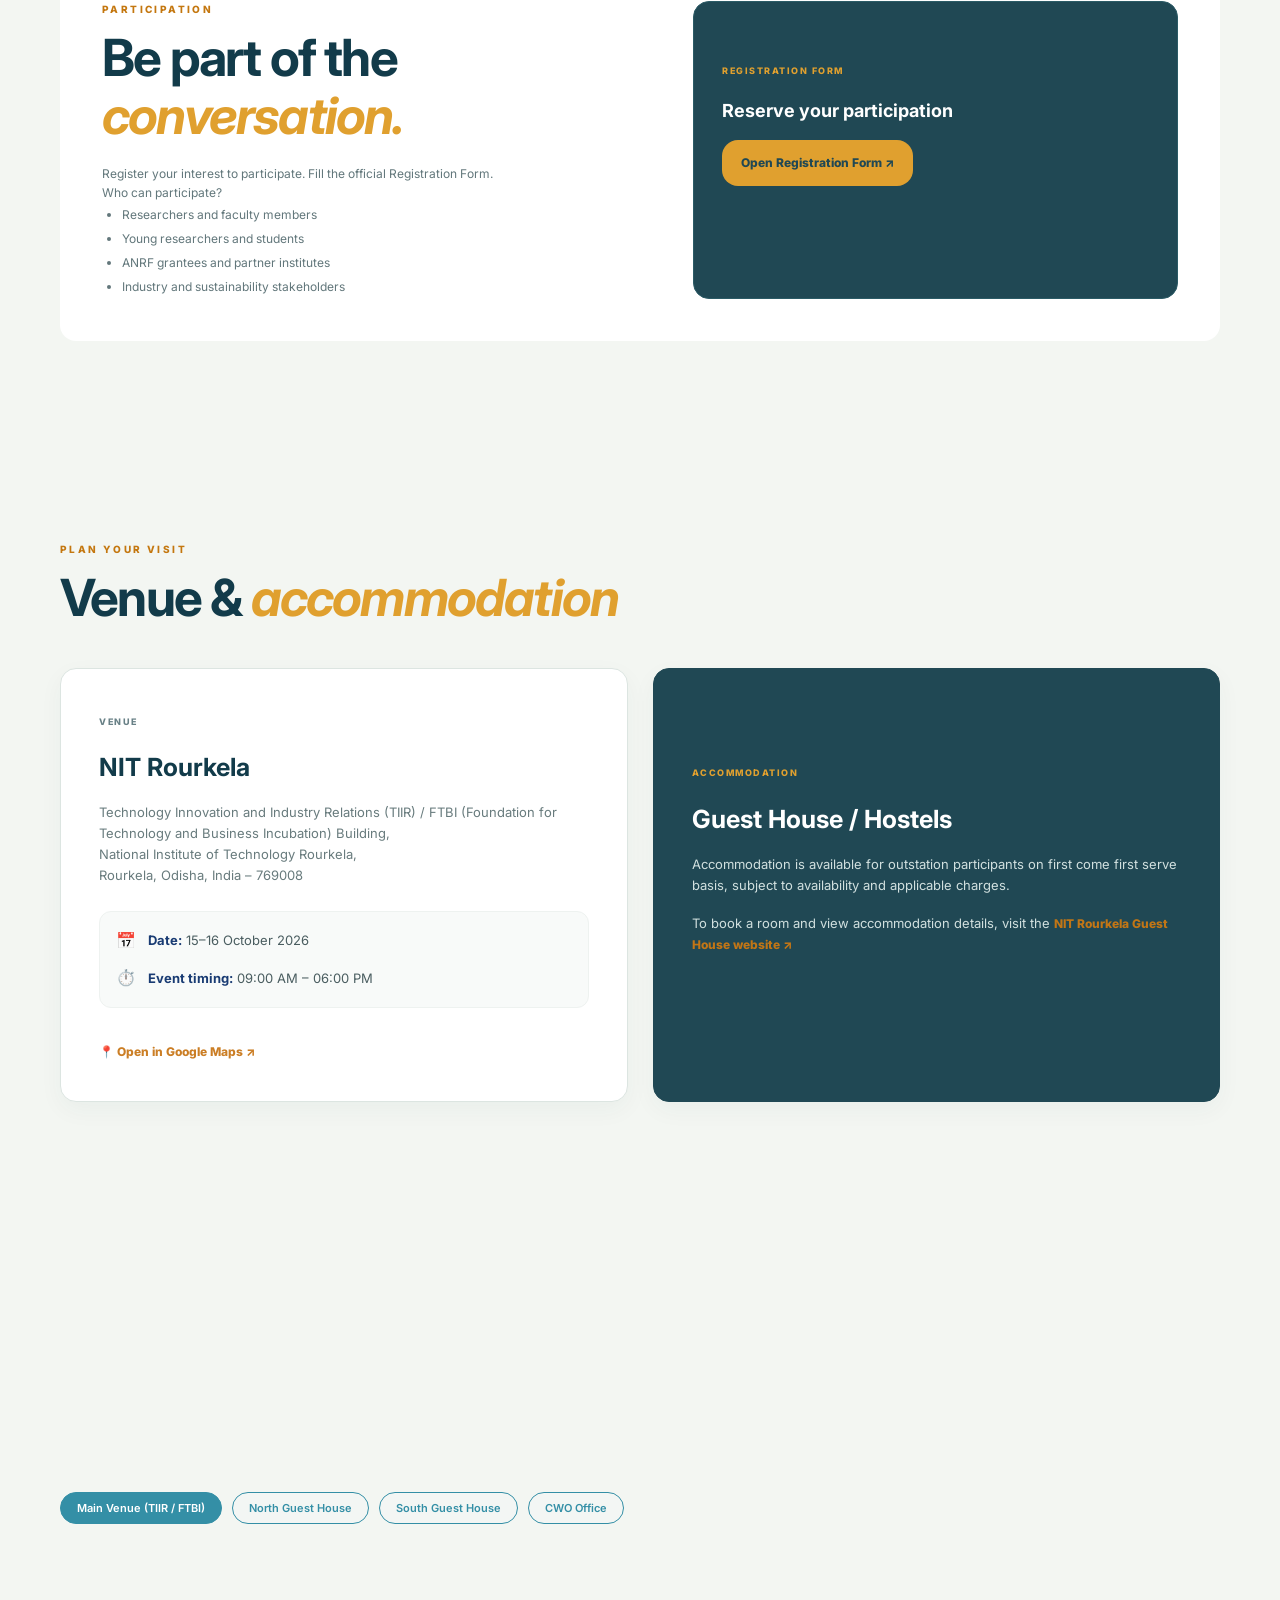
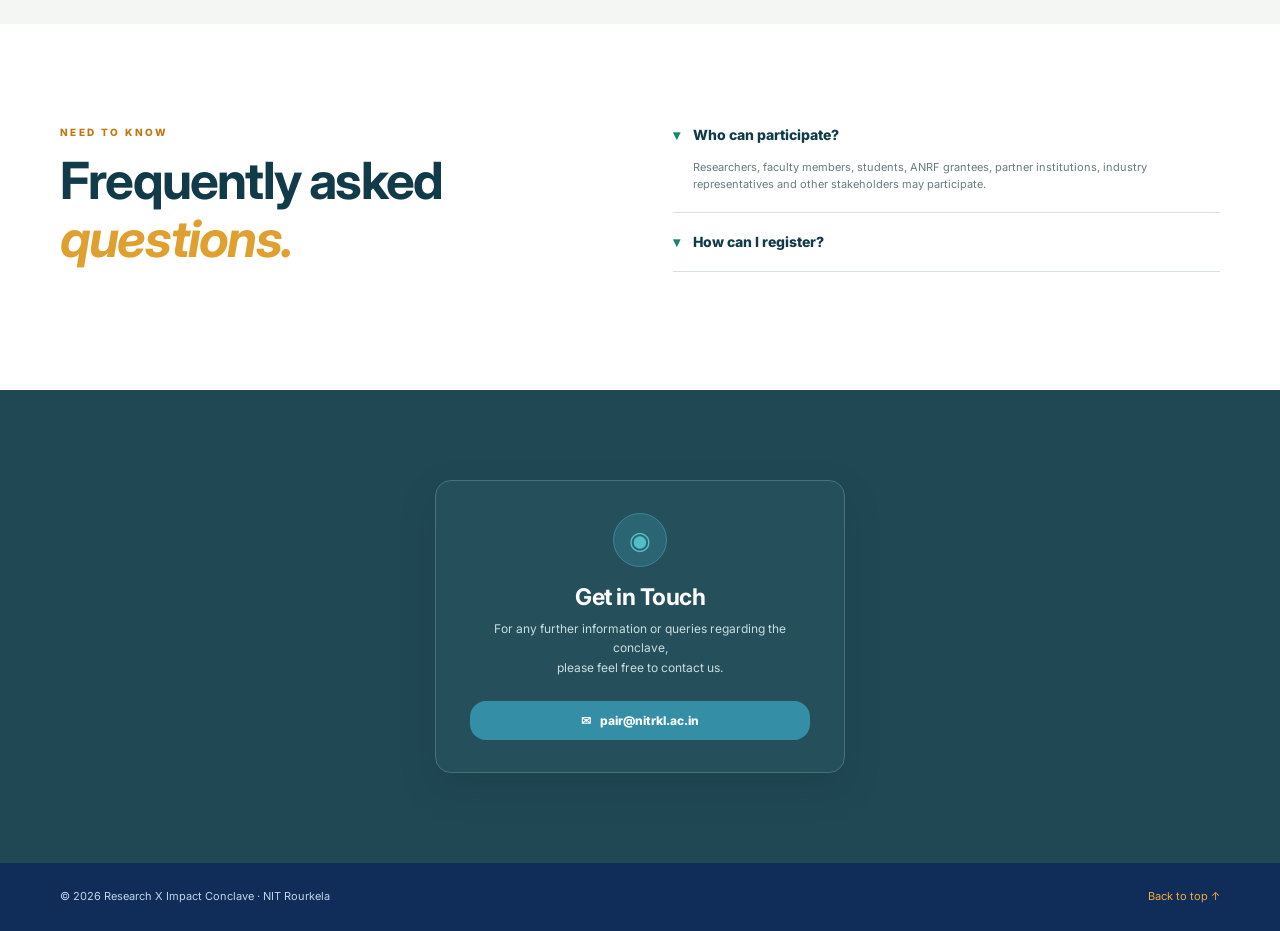
==== commit a5431a0f: "conclave" ====
--- a/anrf_nit_conclave_2026_final/index.html
+++ b/anrf_nit_conclave_2026_final/index.html
@@ -75,12 +75,11 @@
                 ☰
             </button>
             <nav class="nav">
-                
                 <a href="#about">About</a>
                 <a href="#themes">Themes</a>
+                <a href="#organizers">Organizers</a>
                 <a href="#speakers">Speakers</a>
                 <a href="#programme">Programme</a>
-                <a href="#organizers">Organizers</a>
                 <a href="#venue">Venue</a>
                 <a href="#faq">FAQ</a>
                 <a href="#contact">Contact</a>
@@ -626,7 +625,7 @@
                     <div class="organization">ANRF</div>
                     <div class="topic-info">
                         <strong>Topic Title</strong>
-                        <div class="topic-title">India's evolving research and innovation ecosystem</div>
+                        <div class="topic-title">ANRF Vision: Catalyzing India’s Rise as a Research and Innovation Powerhouse</div>
                         <strong>Time</strong>
                         <div class="time">15 October, 09:45 – 10:45 Hrs</div>
                     </div>
@@ -658,6 +657,19 @@
                     </div>
                 </article>
 
+                <article class="speaker-card">
+                    <img src="assets/jagannathpnayak.jpeg" alt="Jagannath P Nayak" class="avatar">
+                    <h3>Jagannath P Nayak</h3>
+                    <div class="designation">President &amp; unit Head</div>
+                    <div class="organization">Aditya Aluminium (HINDALCO)<br>Chair, FICCI State Odisha State Council</div>
+                    <div class="topic-info">
+                        <strong>Topic Title</strong>
+                        <div class="topic-title">Sustainability in Action: Industry Innovations for Resource and Environmental Management</div>
+                        <strong>Time</strong>
+                        <div class="time">16 October, 09:45 – 11:45 Hrs</div>
+                    </div>
+                </article>
+
             </div>
         </section>
 
@@ -791,12 +803,12 @@
                         </span>
 
                         <h4>
-                            India's evolving research and innovation ecosystem
+                            ANRF Vision: Catalyzing India’s Rise as a Research and Innovation Powerhouse
                         </h4>
 
                         <p class="speaker">
                             <em>
-                                Dr. Shivkumar Kalyanaraman, CEO, ANRF
+                                Speaker: Dr. Shivkumar Kalyanaraman, CEO, ANRF
                             </em>
                         </p>
 
@@ -841,7 +853,7 @@
 
                         <p class="speaker">
                             <em>
-                                Dr. P. Kumaraguru, Visiting Scientist, ANRF
+                                Speaker: Dr. P. Kumaraguru, Visiting Scientist, ANRF
                             </em>
                         </p>
 
@@ -930,7 +942,7 @@
                         </span>
 
                         <h4>
-                            Agriculture &amp; Animal Welfare
+                            Sustainable Agriculture &amp; Animal Welfare
                         </h4>
 
                         <ul>
@@ -1063,18 +1075,19 @@
                         </h4>
 
                         <ul>
-
                             <li>
                                 Innovations in energy storage and smart grids
                             </li>
-
                             <li>
-                                AI and Digital Tools for Environmental Monitoring
+                                Industry Innovations for Resource and Environmental Management
                             </li>
-
                         </ul>
 
-                        
+                        <p class="speaker">
+                            <em>
+                                Speaker: Er Jagannath P. Nayak, President &amp; Unit Head, Aditya Aluminum (Hindalco), Sambalpur
+                            </em>
+                        </p>
 
                     </div>
 
@@ -1252,6 +1265,8 @@
 
 
                 <div class="form-demo">
+                    <br>
+
 
                     <label>
                         REGISTRATION FORM
@@ -1268,12 +1283,6 @@
                     >
                         Open Registration Form ↗
                     </a>
-                    <br>
-
-                    <p class="fine">
-                        Registration deadline, fee and participation categories
-                        will be updated here.
-                    </p>
 
 
 
@@ -1344,6 +1353,9 @@
                     <!-- Accommodation -->
                     <article class="accommodation">
 
+                        <br>
+                        <br>
+
                         <label>
                             ACCOMMODATION
                         </label>
@@ -1354,7 +1366,7 @@
 
                         <p>
                             Accommodation is available for outstation
-                            participants, subject to availability and
+                            participants on first come first serve basis, subject to availability and
                             applicable charges.
                         </p>
 
@@ -1370,18 +1382,6 @@
                             </a>
                         </p>
 
-                        <div class="booking-info">
-                            <p>For booking, email <strong>managergh@nitrkl.ac.in</strong> and keep <strong>pic-gh@nitrkl.ac.in</strong> in CC.</p>
-                            <p class="hostel-note">Project scholars can also look for Hostels by contacting the Chief Warden Office of NIT Rourkela or on the day of arrival.</p>
-                        </div>
-
-                        <a
-                            class="button gold booking-btn"
-                            href="mailto:managergh@nitrkl.ac.in?cc=pic-gh@nitrkl.ac.in&subject=Accommodation%20Request%20-%20Research%20Impact%20Conclave%202026"
-                        >
-                            ✉️ Email for Booking ↗
-                        </a>
-
                     </article>
 
                 </div>
